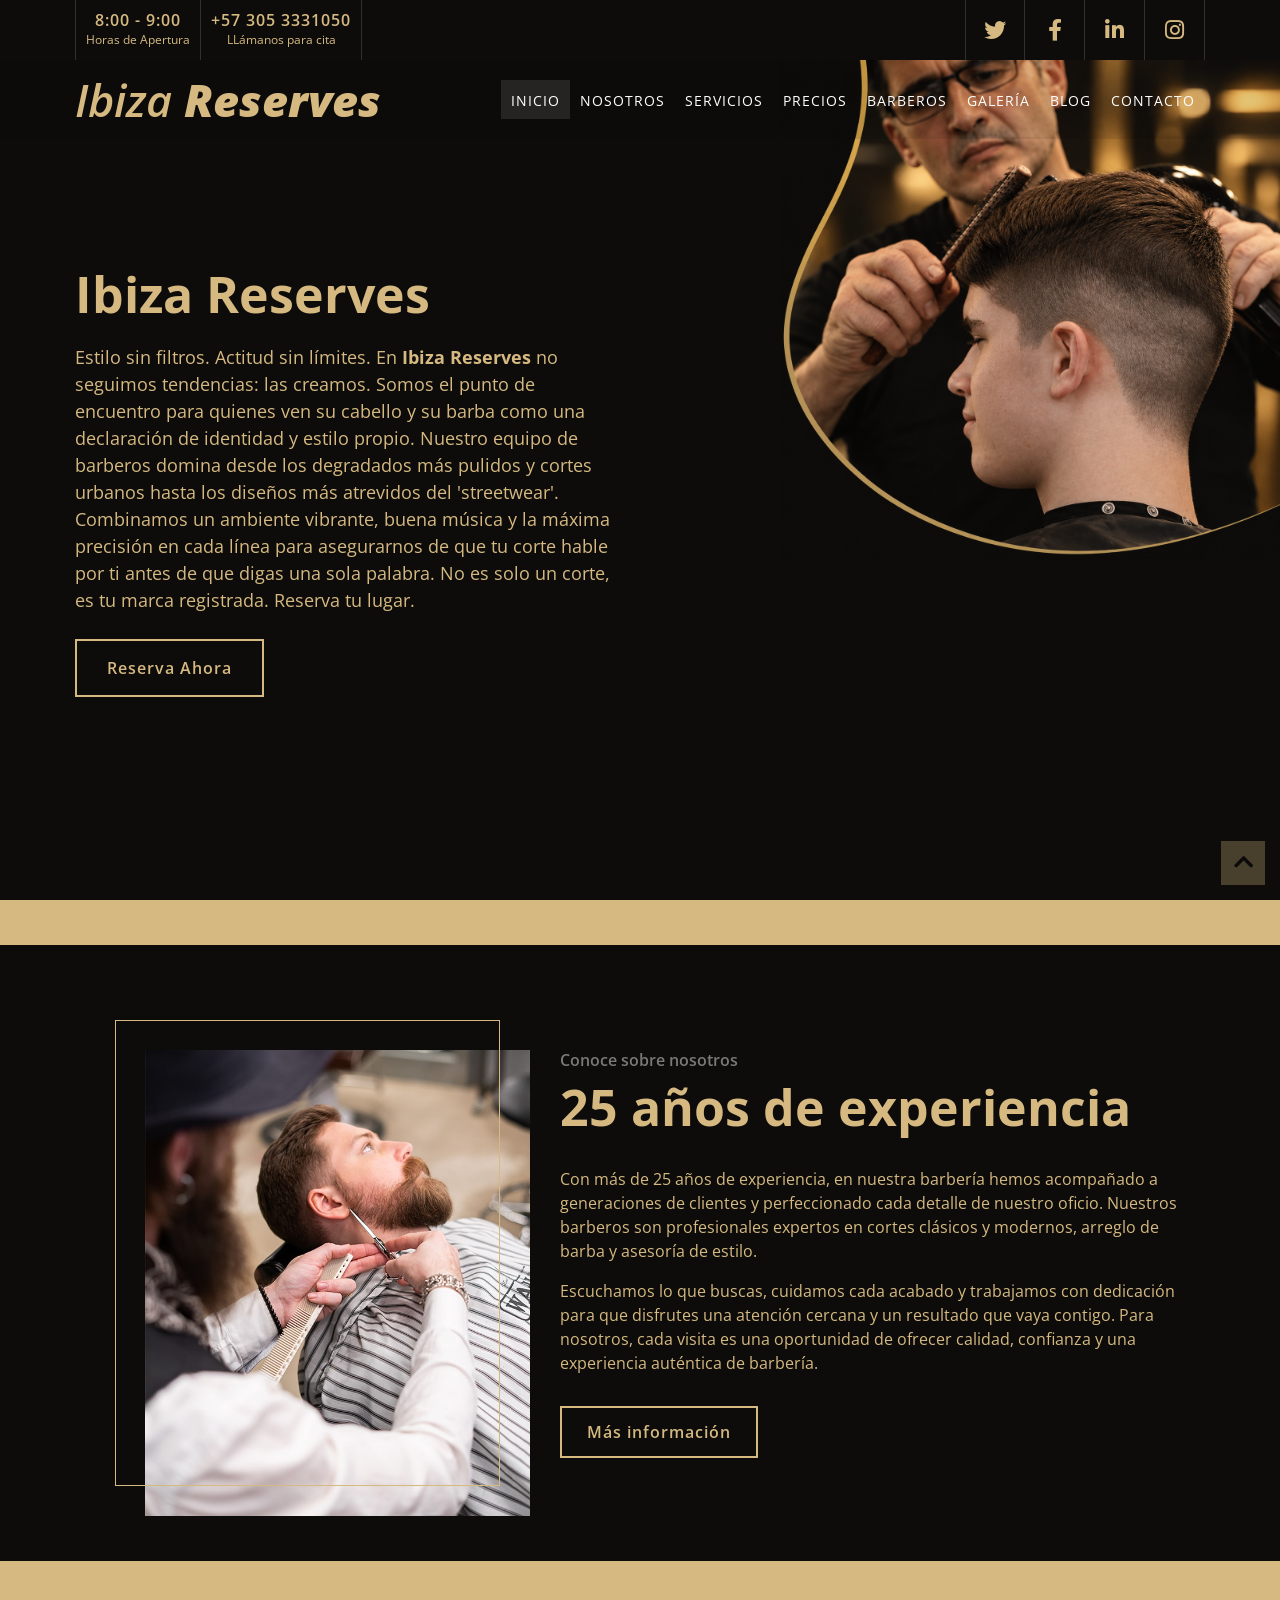
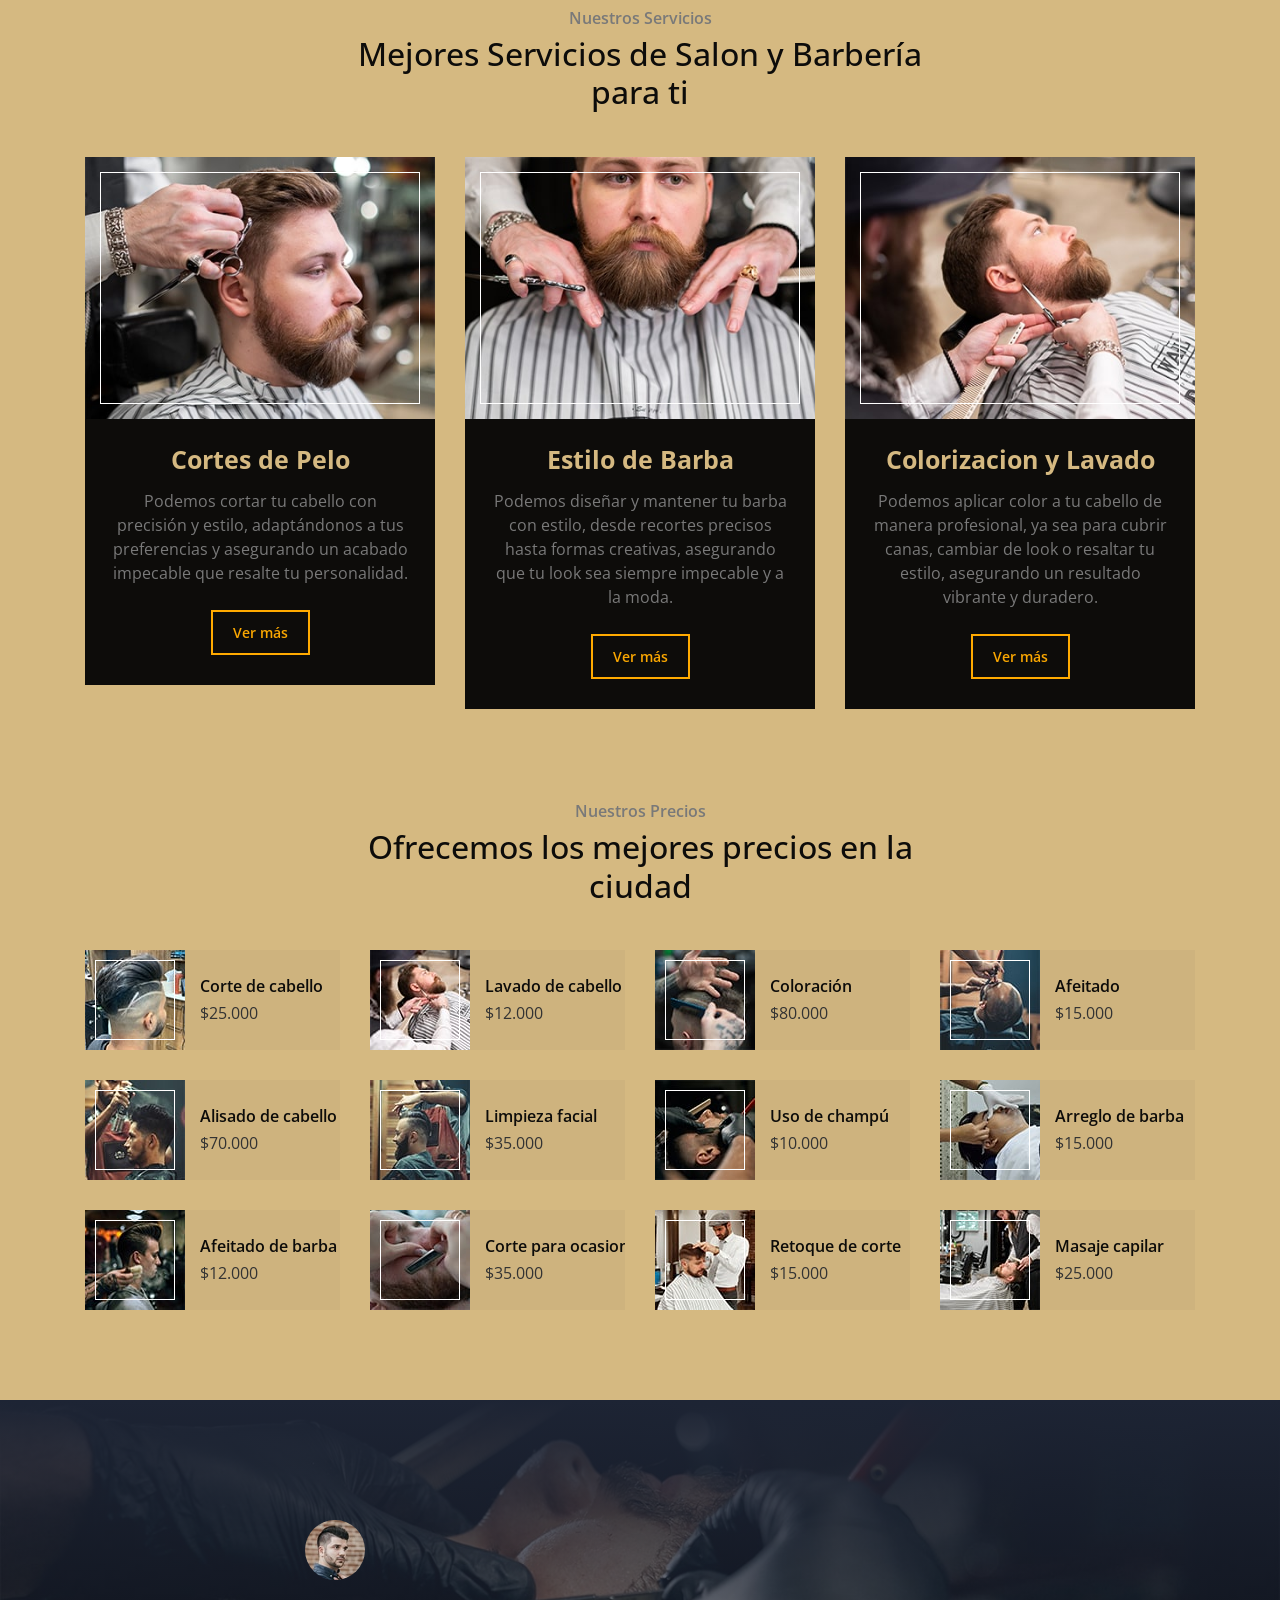
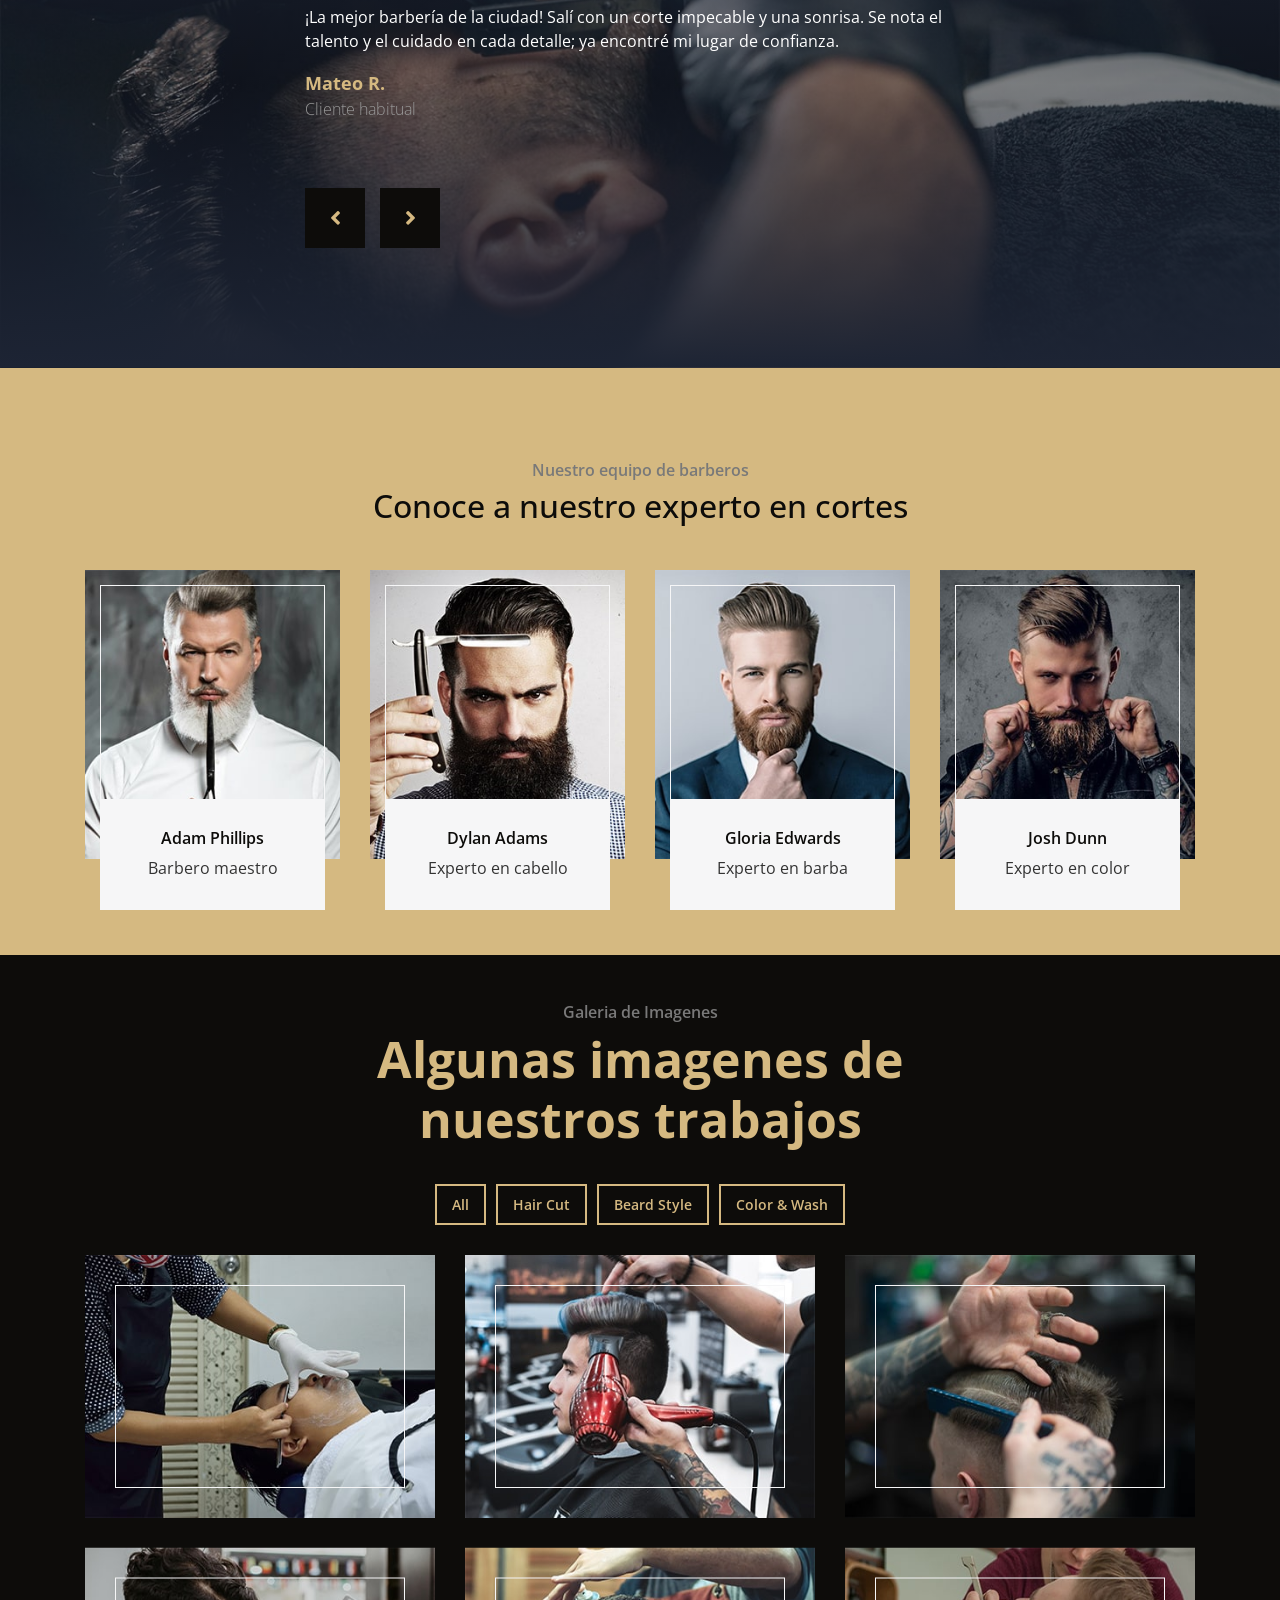
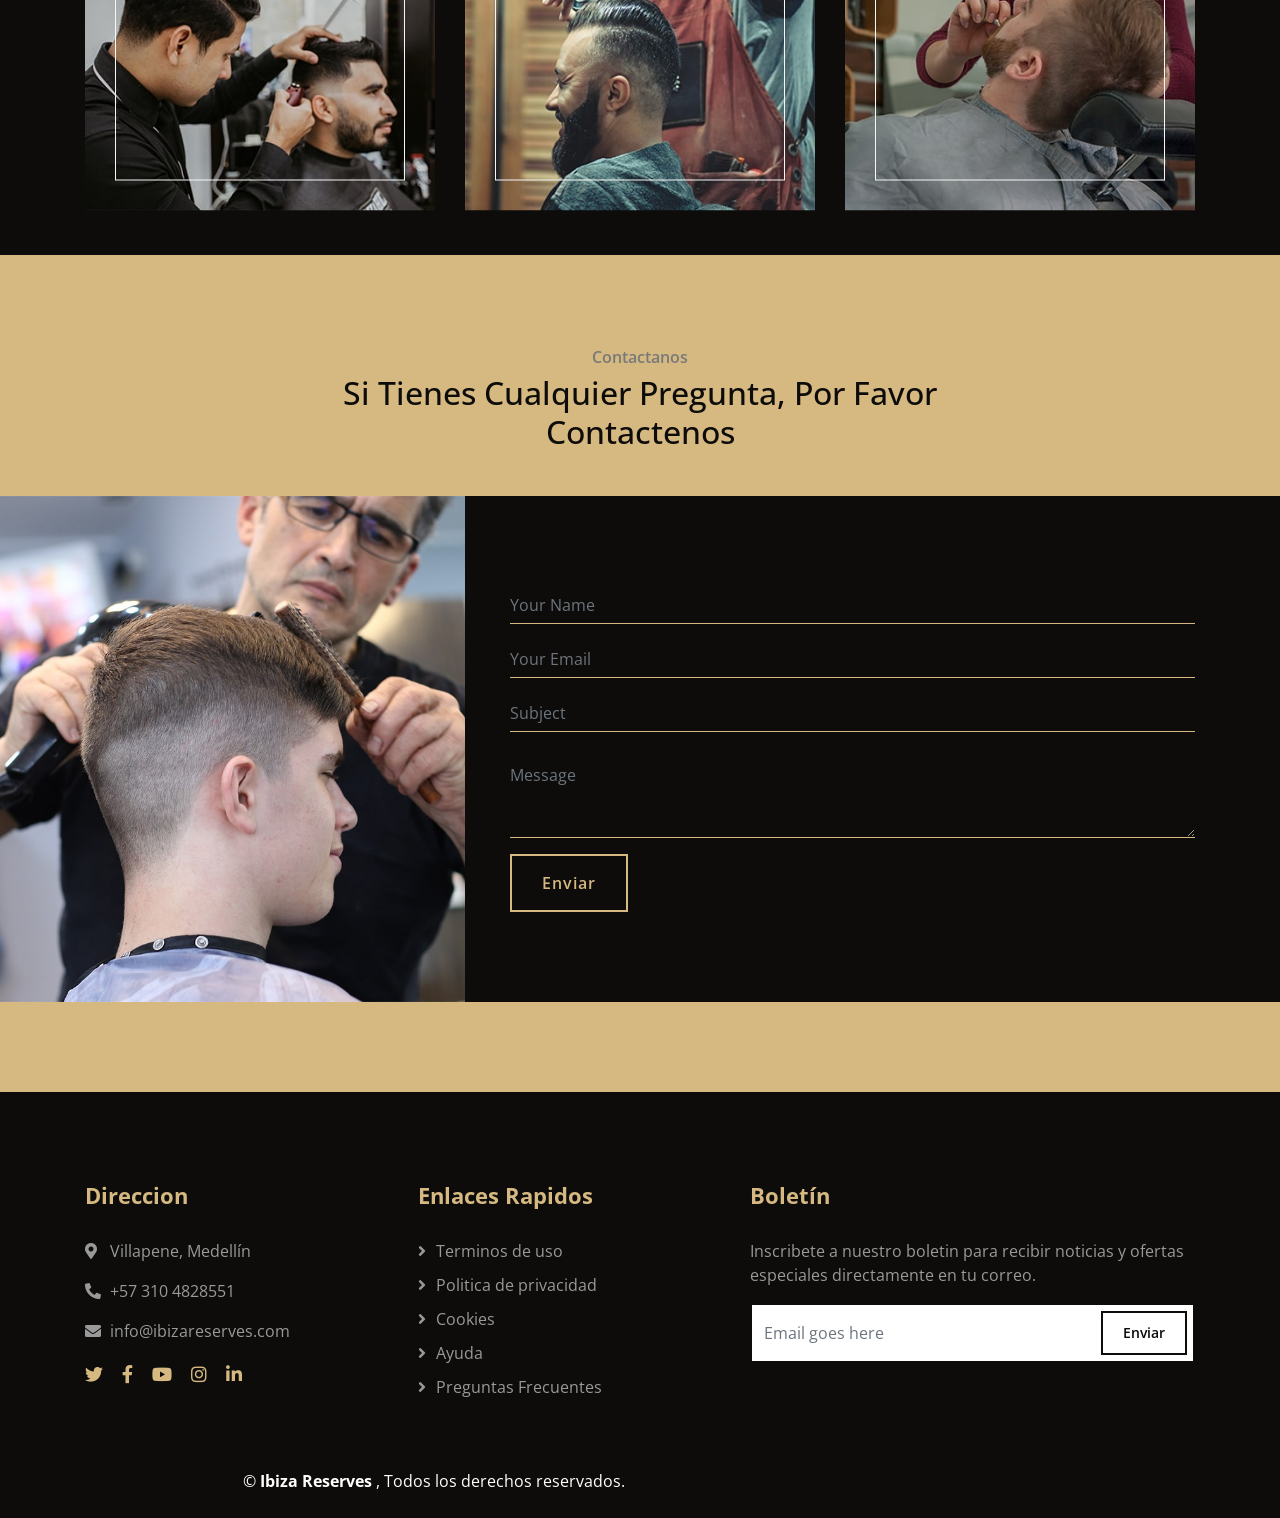
==== index.html @ 672c8c61 "Primera pagina, Vista principal" ====
<!DOCTYPE html>
<html lang="en">
    <head>
        <meta charset="utf-8">
        <title>Barber X - Barber Shop Template</title>
        <meta content="width=device-width, initial-scale=1.0" name="viewport">
        <meta content="Free Website Template" name="keywords">
        <meta content="Free Website Template" name="description">

        <!-- Favicon -->
        <link href="img/favicon.ico" rel="icon">

        <!-- Google Font -->
        <link href="https://fonts.googleapis.com/css2?family=Open+Sans:wght@300;400;600;700;800&display=swap" rel="stylesheet">

        <!-- CSS Libraries -->
        <link href="https://stackpath.bootstrapcdn.com/bootstrap/4.4.1/css/bootstrap.min.css" rel="stylesheet">
        <link href="https://cdnjs.cloudflare.com/ajax/libs/font-awesome/5.10.0/css/all.min.css" rel="stylesheet">
        <link href="lib/animate/animate.min.css" rel="stylesheet">
        <link href="lib/owlcarousel/assets/owl.carousel.min.css" rel="stylesheet">
        <link href="lib/lightbox/css/lightbox.min.css" rel="stylesheet">

        <!-- Template Stylesheet -->
        <link href="css/style.css" rel="stylesheet">
        <style>
            html { scroll-behavior: smooth; }
            #inicio, #nosotros, #servicios, #precios, #equipo, #galeria, #blog, #contacto { scroll-margin-top: 70px; }
        </style>
    </head>

    <body data-spy="scroll" data-target="#navbarCollapse" data-offset="90" style="position: relative;">
        <!-- Top Bar Start -->
        <div class="top-bar d-none d-md-block">
            <div class="container-fluid">
                <div class="row">
                    <div class="col-md-6">
                        <div class="top-bar-left">
                            <div class="text">
                                <h2>8:00 - 9:00</h2>
                                <p>Horas de Apertura</p>
                            </div>
                            <div class="text">
                                <h2>+57 305 3331050</h2>
                                <p>LLámanos para cita</p>
                            </div>
                        </div>
                    </div>
                    <div class="col-md-6">
                        <div class="top-bar-right">
                            <div class="social">
                                <a href=""><i class="fab fa-twitter"></i></a>
                                <a href=""><i class="fab fa-facebook-f"></i></a>
                                <a href=""><i class="fab fa-linkedin-in"></i></a>
                                <a href=""><i class="fab fa-instagram"></i></a>
                            </div>
                        </div>
                    </div>
                </div>
            </div>
        </div>
        <!-- Top Bar End -->

        <!-- Nav Bar Start -->
        <div class="navbar navbar-expand-lg bg-dark navbar-dark">
            <div class="container-fluid">
                <a href="#inicio" class="navbar-brand"> <em>Ibiza <span>Reserves</span></em></a>
                <button type="button" class="navbar-toggler" data-toggle="collapse" data-target="#navbarCollapse">
                    <span class="navbar-toggler-icon"></span>
                </button>

                <div class="collapse navbar-collapse justify-content-between" id="navbarCollapse">
                    <div class="navbar-nav ml-auto">
                        <a href="#inicio" class="nav-item nav-link">Inicio</a>
                        <a href="#nosotros" class="nav-item nav-link">Nosotros</a>
                        <a href="#servicios" class="nav-item nav-link">Servicios</a>
                        <a href="#precios" class="nav-item nav-link">Precios</a>
                        <a href="#equipo" class="nav-item nav-link">Barberos</a>
                        <a href="#galeria" class="nav-item nav-link">Galería</a>
                        <a href="#blog" class="nav-item nav-link">Blog</a>
                        <a href="#contacto" class="nav-item nav-link">Contacto</a>
                    </div>
                </div>
            </div>
        </div>
        <!-- Nav Bar End -->


        <!-- Hero Start -->
        <div class="hero" id="inicio">
            <div class="container-fluid">
                <div class="row">
                    <div class="col-sm-12 col-md-6">
                        <div class="hero-text">
                            <h1>Ibiza Reserves</h1>
                            <p>
                                Estilo sin filtros. Actitud sin límites.
En <strong>Ibiza Reserves</strong> no seguimos tendencias: las creamos. Somos el punto de encuentro para quienes ven su cabello y su barba como una declaración de identidad y estilo propio.
Nuestro equipo de barberos domina desde los degradados más pulidos y cortes urbanos hasta los diseños más atrevidos del 'streetwear'. Combinamos un ambiente vibrante, buena música y la máxima precisión en cada línea para asegurarnos de que tu corte hable por ti antes de que digas una sola palabra.
No es solo un corte, es tu marca registrada. Reserva tu lugar.
                            </p>
                            <a class="btn" href="#contacto">Reserva Ahora</a>
                     
                        </div>
                    </div>
                    <div class="col-sm-12 col-md-6 d-none d-md-block">
                        <div class="hero-image">
                            <img src="img/megahero.png" alt="Hero Image">
                        </div>
                    </div>
                </div>
              
            </div>
        </div>
        <!-- Hero End -->

        <!-- Video Modal Start-->
        <div class="modal fade" id="videoModal" tabindex="-1" role="dialog" aria-labelledby="exampleModalLabel" aria-hidden="true">
            <div class="modal-dialog" role="document">
                <div class="modal-content">
                    <div class="modal-body">
                        <button type="button" class="close" data-dismiss="modal" aria-label="Close">
                            <span aria-hidden="true">&times;</span>
                        </button>        
                        <!-- 16:9 aspect ratio -->
                        <div class="embed-responsive embed-responsive-16by9">
                            <iframe class="embed-responsive-item" src="" id="video"  allowscriptaccess="always" allow="autoplay"></iframe>
                        </div>
                    </div>
                </div>
            </div>
        </div> 
        <!-- Video Modal End -->


        <!-- About Start -->
        <div class="about" id="nosotros">
            <div class="container">
                <div class="row align-items-center">
                    <div class="col-lg-5 col-md-6">
                        <div class="about-img">
                            <img src="img/about.jpg" alt="Image">
                        </div>
                    </div>
                    <div class="col-lg-7 col-md-6">
                        <div class="section-header text-left">
                            <p>Conoce sobre nosotros</p>
                            <h2>25 años de experiencia</h2>
                        </div>
                        <div class="about-text">
                            <p>
                                Con más de 25 años de experiencia, en nuestra barbería hemos acompañado a generaciones de clientes y perfeccionado cada detalle de nuestro oficio. Nuestros barberos son profesionales expertos en cortes clásicos y modernos, arreglo de barba y asesoría de estilo. 
                            </p>
                            <p>
                                Escuchamos lo que buscas, cuidamos cada acabado y trabajamos con dedicación para que disfrutes una atención cercana y un resultado que vaya contigo. Para nosotros, cada visita es una oportunidad de ofrecer calidad, confianza y una experiencia auténtica de barbería.
                            </p>
                            <a class="btn" href="">Más información</a>
                        </div>
                    </div>
                </div>
            </div>
        </div>
        <!-- About End -->


        <!-- Service Start -->
        <div class="service" id="servicios">
            <div class="container">
                <div class="section-header text-center">
                    <p>Nuestros Servicios</p>
                    <h2>Mejores Servicios de Salon y Barbería para ti</h2>
                </div>
                <div class="row">
                    <div class="col-lg-4 col-md-6">
                        <div class="service-item">
                            <div class="service-img">
                                <img src="img/service-1.jpg" alt="Image">
                            </div>
                            <h3>Cortes de Pelo</h3>
                            <p>
                                Podemos cortar tu cabello con precisión y estilo, adaptándonos a tus preferencias y asegurando un acabado impecable que resalte tu personalidad.
                            </p>
                            <a class="btn" href="">Ver más</a>
                        </div>
                    </div>
                    <div class="col-lg-4 col-md-6">
                        <div class="service-item">
                            <div class="service-img">
                                <img src="img/service-2.jpg" alt="Image">
                            </div>
                            <h3>Estilo de Barba</h3>
                            <p>
                                Podemos diseñar y mantener tu barba con estilo, desde recortes precisos hasta formas creativas, asegurando que tu look sea siempre impecable y a la moda.
                            </p>
                            <a class="btn" href="">Ver más</a>
                        </div>
                    </div>
                    <div class="col-lg-4 col-md-6">
                        <div class="service-item">
                            <div class="service-img">
                                <img src="img/service-3.jpg" alt="Image">
                            </div>
                            <h3>Colorizacion y Lavado</h3>
                            <p>
                                Podemos aplicar color a tu cabello de manera profesional, ya sea para cubrir canas, cambiar de look o resaltar tu estilo, asegurando un resultado vibrante y duradero.
                            </p>
                            <a class="btn" href="">Ver más</a>
                        </div>
                    </div>
                </div>
            </div>
        </div>
        <!-- Service End -->


        <!-- Pricing Start -->
        <div class="price" id="precios">
            <div class="container">
                <div class="section-header text-center">
                    <p>Nuestros Precios</p>
                    <h2>Ofrecemos los mejores precios en la ciudad</h2>
                </div>
                <div class="row">
                    <div class="col-lg-3 col-md-4 col-sm-6">
                        <div class="price-item">
                            <div class="price-img">
                                <img src="img/price-1.jpg" alt="Image">
                            </div>
                            <div class="price-text">
                                <h2>Corte de cabello</h2>
                                <h3>$25.000</h3>
                            </div>
                        </div>
                    </div>
                    <div class="col-lg-3 col-md-4 col-sm-6">
                        <div class="price-item">
                            <div class="price-img">
                                <img src="img/price-2.jpg" alt="Image">
                            </div>
                            <div class="price-text">
                                <h2>Lavado de cabello</h2>
                                <h3>$12.000</h3>
                            </div>
                        </div>
                    </div>
                    <div class="col-lg-3 col-md-4 col-sm-6">
                        <div class="price-item">
                            <div class="price-img">
                                <img src="img/price-3.jpg" alt="Image">
                            </div>
                            <div class="price-text">
                                <h2>Coloración</h2>
                                <h3>$80.000</h3>
                            </div>
                        </div>
                    </div>
                    <div class="col-lg-3 col-md-4 col-sm-6">
                        <div class="price-item">
                            <div class="price-img">
                                <img src="img/price-4.jpg" alt="Image">
                            </div>
                            <div class="price-text">
                                <h2>Afeitado</h2>
                                <h3>$15.000</h3>
                            </div>
                        </div>
                    </div>
                    <div class="col-lg-3 col-md-4 col-sm-6">
                        <div class="price-item">
                            <div class="price-img">
                                <img src="img/price-5.jpg" alt="Image">
                            </div>
                            <div class="price-text">
                                <h2>Alisado de cabello</h2>
                                <h3>$70.000</h3>
                            </div>
                        </div>
                    </div>
                    <div class="col-lg-3 col-md-4 col-sm-6">
                        <div class="price-item">
                            <div class="price-img">
                                <img src="img/price-6.jpg" alt="Image">
                            </div>
                            <div class="price-text">
                                <h2>Limpieza facial</h2>
                                <h3>$35.000</h3>
                            </div>
                        </div>
                    </div>
                    <div class="col-lg-3 col-md-4 col-sm-6">
                        <div class="price-item">
                            <div class="price-img">
                                <img src="img/price-7.jpg" alt="Image">
                            </div>
                            <div class="price-text">
                                <h2>Uso de champú</h2>
                                <h3>$10.000</h3>
                            </div>
                        </div>
                    </div>
                    <div class="col-lg-3 col-md-4 col-sm-6">
                        <div class="price-item">
                            <div class="price-img">
                                <img src="img/price-8.jpg" alt="Image">
                            </div>
                            <div class="price-text">
                                <h2>Arreglo de barba</h2>
                                <h3>$15.000</h3>
                            </div>
                        </div>
                    </div>
                    <div class="col-lg-3 col-md-4 col-sm-6">
                        <div class="price-item">
                            <div class="price-img">
                                <img src="img/price-9.jpg" alt="Image">
                            </div>
                            <div class="price-text">
                                <h2>Afeitado de barba</h2>
                                <h3>$12.000</h3>
                            </div>
                        </div>
                    </div>
                    <div class="col-lg-3 col-md-4 col-sm-6">
                        <div class="price-item">
                            <div class="price-img">
                                <img src="img/price-10.jpg" alt="Image">
                            </div>
                            <div class="price-text">
                                <h2>Corte para ocasiones especiales</h2>
                                <h3>$35.000</h3>
                            </div>
                        </div>
                    </div>
                    <div class="col-lg-3 col-md-4 col-sm-6">
                        <div class="price-item">
                            <div class="price-img">
                                <img src="img/price-11.jpg" alt="Image">
                            </div>
                            <div class="price-text">
                                <h2>Retoque de corte</h2>
                                <h3>$15.000</h3>
                            </div>
                        </div>
                    </div>
                    <div class="col-lg-3 col-md-4 col-sm-6">
                        <div class="price-item">
                            <div class="price-img">
                                <img src="img/price-12.jpg" alt="Image">
                            </div>
                            <div class="price-text">
                                <h2>Masaje capilar</h2>
                                <h3>$25.000</h3>
                            </div>
                        </div>
                    </div>
                </div>
            </div>
        </div>
        <!-- Pricing End -->
        
        
        <!-- Testimonial Start -->
        <div class="testimonial">
            <div class="container">
                <div class="owl-carousel testimonials-carousel">
                    <div class="testimonial-item">
                        <img src="img/testimonial-1.jpg" alt="Image">
                        <p>
                            ¡La mejor barbería de la ciudad! Salí con un corte impecable y una sonrisa. Se nota el talento y el cuidado en cada detalle; ya encontré mi lugar de confianza.
                        </p>
                        <h2>Mateo R.</h2>
                        <h3>Cliente habitual</h3>
                    </div>
                    <div class="testimonial-item">
                        <img src="img/testimonial-2.jpg" alt="Image">
                        <p>
                            Vine por un corte y encontré una experiencia de primera: buen ambiente, barberos que escuchan lo que quieres y un resultado espectacular. ¡No cambio esta barbería por ninguna!
                        </p>
                        <h2>Valentina G.</h2>
                        <h3>Fan de los buenos cortes</h3>
                    </div>
                    <div class="testimonial-item">
                        <img src="img/testimonial-3.jpg" alt="Image">
                        <p>
                            Atención increíble, conversación buenísima y un corte que quedó mejor de lo que imaginaba. Cada visita confirma que esta es, sin duda, la mejor barbería. ¡Súper recomendada!
                        </p>
                        <h2>Andrés P.</h2>
                        <h3>Cliente satisfecho</h3>
                    </div>
                </div>
            </div>
        </div>
        <!-- Testimonial End -->


        <!-- Team Start -->
        <div class="team" id="equipo">
            <div class="container">
                <div class="section-header text-center">
                    <p>Nuestro equipo de barberos</p>
                    <h2>Conoce a nuestro experto en cortes</h2>
                </div>
                <div class="row">
                    <div class="col-lg-3 col-md-6">
                        <div class="team-item">
                            <div class="team-img">
                                <img src="img/team-1.jpg" alt="Team Image">
                            </div>
                            <div class="team-text">
                                <h2>Adam Phillips</h2>
                                <p>Barbero maestro</p>
                            </div>
                        </div>
                    </div>
                    <div class="col-lg-3 col-md-6">
                        <div class="team-item">
                            <div class="team-img">
                                <img src="img/team-2.jpg" alt="Team Image">
                            </div>
                            <div class="team-text">
                                <h2>Dylan Adams</h2>
                                <p>Experto en cabello</p>
                            </div>
                        </div>
                    </div>
                    <div class="col-lg-3 col-md-6">
                        <div class="team-item">
                            <div class="team-img">
                                <img src="img/team-3.jpg" alt="Team Image">
                            </div>
                            <div class="team-text">
                                <h2>Gloria Edwards</h2>
                                <p>Experto en barba</p>
                            </div>
                        </div>
                    </div>
                    <div class="col-lg-3 col-md-6">
                        <div class="team-item">
                            <div class="team-img">
                                <img src="img/team-4.jpg" alt="Team Image">
                            </div>
                            <div class="team-text">
                                <h2>Josh Dunn</h2>
                                <p>Experto en color</p>
                            </div>
                        </div>
                    </div>
                </div>
            </div>
        </div>
        <!-- Team End -->


        <!-- Portfolio Start -->
        <div class="portfolio" id="galeria">
            <div class="container">
                <div class="section-header text-center">
                    <p>Galeria de Imagenes</p>
                    <h2>Algunas imagenes de nuestros trabajos</h2>
                </div>
                <div class="row">
                    <div class="col-12">
                        <ul id="portfolio-flters">
                            <li data-filter="*" class="filter-active">All</li>
                            <li data-filter=".first">Hair Cut</li>
                            <li data-filter=".second">Beard Style</li>
                            <li data-filter=".third">Color & Wash</li>
                        </ul>
                    </div>
                </div>
                <div class="row portfolio-container">
                    <div class="col-lg-4 col-md-6 col-sm-12 portfolio-item first">
                        <div class="portfolio-wrap">
                            <a href="img/portfolio-1.jpg" data-lightbox="portfolio">
                                <img src="img/portfolio-1.jpg" alt="Portfolio Image">
                            </a>
                        </div>
                    </div>
                    <div class="col-lg-4 col-md-6 col-sm-12 portfolio-item second">
                        <div class="portfolio-wrap">
                            <a href="img/portfolio-2.jpg" data-lightbox="portfolio">
                                <img src="img/portfolio-2.jpg" alt="Portfolio Image">
                            </a>
                        </div>
                    </div>
                    <div class="col-lg-4 col-md-6 col-sm-12 portfolio-item third">
                        <div class="portfolio-wrap">
                            <a href="img/portfolio-3.jpg" data-lightbox="portfolio">
                                <img src="img/portfolio-3.jpg" alt="Portfolio Image">
                            </a>
                        </div>
                    </div>
                    <div class="col-lg-4 col-md-6 col-sm-12 portfolio-item first">
                        <div class="portfolio-wrap">
                            <a href="img/portfolio-4.jpg" data-lightbox="portfolio">
                                <img src="img/portfolio-4.jpg" alt="Portfolio Image">
                            </a>
                        </div>
                    </div>
                    <div class="col-lg-4 col-md-6 col-sm-12 portfolio-item second">
                        <div class="portfolio-wrap">
                            <a href="img/portfolio-5.jpg" data-lightbox="portfolio">
                                <img src="img/portfolio-5.jpg" alt="Portfolio Image">
                            </a>
                        </div>
                    </div>
                    <div class="col-lg-4 col-md-6 col-sm-12 portfolio-item third">
                        <div class="portfolio-wrap">
                            <a href="img/portfolio-6.jpg" data-lightbox="portfolio">
                                <img src="img/portfolio-6.jpg" alt="Portfolio Image">
                            </a>
                        </div>
                    </div>
                </div>
            </div>
        </div>
        <!-- Portfolio End -->
        
        

        <!-- Blog Start -->
        
        <!-- Blog End -->


        <!-- Contact Start -->
        <div id="contacto" class="section-header text-center" style="margin-top: 90px;">
            <p>Contactanos</p>
            <h2>Si Tienes Cualquier Pregunta, Por Favor Contactenos</h2>
        </div>
        <div class="contact" style="margin-bottom: 90px;">
            <div class="container-fluid">
                <div class="container">
                    <div class="row align-items-center">
                        <div class="col-md-4"></div>
                        <div class="col-md-8">
                            <div class="contact-form">
                                <div id="success"></div>
                                <form name="sentMessage" id="contactForm" novalidate="novalidate">
                                    <div class="control-group">
                                        <input type="text" class="form-control" id="name" placeholder="Your Name" required="required" data-validation-required-message="Please enter your name" />
                                        <p class="help-block text-danger"></p>
                                    </div>
                                    <div class="control-group">
                                        <input type="email" class="form-control" id="email" placeholder="Your Email" required="required" data-validation-required-message="Please enter your email" />
                                        <p class="help-block text-danger"></p>
                                    </div>
                                    <div class="control-group">
                                        <input type="text" class="form-control" id="subject" placeholder="Subject" required="required" data-validation-required-message="Please enter a subject" />
                                        <p class="help-block text-danger"></p>
                                    </div>
                                    <div class="control-group">
                                        <textarea class="form-control" id="message" placeholder="Message" required="required" data-validation-required-message="Please enter your message"></textarea>
                                        <p class="help-block text-danger"></p>
                                    </div>
                                    <div>
                                        <button class="btn" type="submit" id="sendMessageButton">Enviar</button>
                                    </div>
                                </form>
                            </div>
                        </div>
                    </div>
                </div>
            </div>
        </div>
        <!-- Contact End -->

        <!-- Footer Start -->
        <div class="footer">
            <div class="container">
                <div class="row">
                    <div class="col-lg-7">
                        <div class="row">
                            <div class="col-md-6">
                                <div class="footer-contact">
                                    <h2>Direccion</h2>
                                    <p><i class="fa fa-map-marker-alt"></i>Villapene, Medellín</p>
                                    <p><i class="fa fa-phone-alt"></i>+57 310 4828551</p>
                                    <p><i class="fa fa-envelope"></i>info@ibizareserves.com</p>
                                    <div class="footer-social">
                                        <a href=""><i class="fab fa-twitter"></i></a>
                                        <a href=""><i class="fab fa-facebook-f"></i></a>
                                        <a href=""><i class="fab fa-youtube"></i></a>
                                        <a href=""><i class="fab fa-instagram"></i></a>
                                        <a href=""><i class="fab fa-linkedin-in"></i></a>
                                    </div>
                                </div>
                            </div>
                            <div class="col-md-6">
                                <div class="footer-link">
                                    <h2>Enlaces Rapidos</h2>
                                    <a href="">Terminos de uso</a>
                                    <a href="">Politica de privacidad</a>
                                    <a href="">Cookies</a>
                                    <a href="">Ayuda</a>
                                    <a href="">Preguntas Frecuentes</a>
                                </div>
                            </div>
                        </div>
                    </div>
                    <div class="col-lg-5">
                        <div class="footer-newsletter">
                            <h2>Boletín</h2>
                            <p>
                               Inscribete a nuestro boletin para recibir noticias y ofertas especiales directamente en tu correo.
                            </p>
                            <div class="form">
                                <input class="form-control" placeholder="Email goes here">
                                <button class="btn">Enviar</button>
                            </div>
                        </div>
                    </div>
                </div>
            </div>
            <div class="container copyright">
                <div class="row">
                    <div class="col-md-6">
                        <p>&copy; <a href="#">Ibiza Reserves </a>, Todos los derechos reservados.</p>
                    </div>
                    
                </div>
            </div>
        </div>
        <!-- Footer End -->

        <a href="#" class="back-to-top"><i class="fa fa-chevron-up"></i></a>

        <!-- JavaScript Libraries -->
        <script src="https://code.jquery.com/jquery-3.4.1.min.js"></script>
        <script src="https://stackpath.bootstrapcdn.com/bootstrap/4.4.1/js/bootstrap.bundle.min.js"></script>
        <script src="lib/easing/easing.min.js"></script>
        <script src="lib/owlcarousel/owl.carousel.min.js"></script>
        <script src="lib/isotope/isotope.pkgd.min.js"></script>
        <script src="lib/lightbox/js/lightbox.min.js"></script>
        
        <!-- Contact Javascript File -->
        <script src="mail/jqBootstrapValidation.min.js"></script>
        <script src="mail/contact.js"></script>

        <!-- Template Javascript -->
        <script src="js/main.js"></script>
        <script>
            // recalcula la galería cuando ya cargaron las imágenes
            $(window).on('load', function () { $('.portfolio-container').isotope('layout'); });
        </script>
    </body>
</html>
---- css/style.css ----
/*******************************/
/********* General CSS *********/
/*******************************/
body {
    color: #797979;
    background: #D5B981;
    font-family: 'Open Sans', sans-serif;
}

h1,
h2, 
h3, 
h4,
h5, 
h6 {
    color: #0d0c0a;
}

a {
    color: #454545;
    transition: .3s;
}

a:hover,
a:active,
a:focus {
    color: #D5B981;
    outline: none;
    text-decoration: none;
}

.btn:focus,
.form-control:focus {
    box-shadow: none;
}

.container-fluid {
    max-width: 1366px;
}

.back-to-top {
    position: fixed;
    display: none;
    background: #D5B981;
    width: 44px;
    height: 44px;
    text-align: center;
    line-height: 1;
    font-size: 22px;
    right: 15px;
    bottom: 15px;
    transition: background 0.5s;
    z-index: 9;
}

.back-to-top:hover {
    background: #0d0c0a;
}

.back-to-top:hover i {
    color: #D5B981;
}

.back-to-top i {
    color: #0d0c0a;
    padding-top: 10px;
}


/**********************************/
/********** Top Bar CSS ***********/
/**********************************/
.top-bar {
    position: relative;
    height: 60px;
    background: #0d0c0a;
}

.top-bar .top-bar-left {
    display: flex;
    align-items: center;
    justify-content: flex-start;
}

.top-bar .top-bar-right {
    display: flex;
    align-items: center;
    justify-content: flex-end;
}

.top-bar .text {
    display: flex;
    align-items: center;
    justify-content: center;
    flex-direction: column;
    height: 60px;
    padding: 0 10px;
    text-align: center;
    border-left: 1px solid rgba(255, 255, 255, .15);
}

.top-bar .text:last-child {
    border-right: 1px solid rgba(255, 255, 255, .15);
}

.top-bar .text h2 {
    color: #D5B981;
    font-weight: 600;
    font-size: 16px;
    letter-spacing: 1px;
    margin: 0;
}

.top-bar .text p {
    color: #D5B981;
    font-size: 12px;
    font-weight: 400;
    margin: 0;
}

.top-bar .social {
    display: flex;
    height: 60px;
    font-size: 0;
    justify-content: flex-end;
}

.top-bar .social a {
    display: flex;
    align-items: center;
    justify-content: center;
    width: 60px;
    height: 100%;
    font-size: 22px;
    color: #D5B981;
    border-right: 1px solid rgba(255, 255, 255, .15);
}

.top-bar .social a:first-child {
    border-left: 1px solid rgba(255, 255, 255, .15);
}

.top-bar .social a:hover {
    color: #D5B981;
    background: #ffffff;
}

@media (min-width: 992px) {
    .top-bar {
        padding: 0 60px;
    }
}


/**********************************/
/*********** Nav Bar CSS **********/
/**********************************/
.navbar {
    position: relative;
    transition: .5s;
    z-index: 999;
}

.navbar.nav-sticky {
    position: fixed;
    top: 0;
    width: 100%;
    box-shadow: 0 2px 5px rgba(0, 0, 0, .3);
}

.navbar .navbar-brand {
    margin: 0;
    color: #D5B981;
    font-size: 45px;
    line-height: 0px;
    font-weight: 600;
}

.navbar .navbar-brand span {
    font-weight: 800;
}

.navbar .navbar-brand img {
    max-width: 100%;
    max-height: 40px;
}

.navbar-dark .navbar-nav .nav-link,
.navbar-dark .navbar-nav .nav-link:focus,
.navbar-dark .navbar-nav .nav-link:hover,
.navbar-dark .navbar-nav .nav-link.active {
    padding: 10px 10px 8px 10px;
    color: #ffffff;
}

.navbar-dark .navbar-nav .nav-link:hover,
.navbar-dark .navbar-nav .nav-link.active {
    background: rgba(256, 256, 256, .1);
    transition: none;
}

.navbar .dropdown-menu {
    margin-top: 0;
    border: 0;
    border-radius: 0;
    background: #f8f9fa;
}

@media (min-width: 992px) {
    .navbar {
        position: absolute;
        width: 100%;
        top: 60px;
        padding: 20px 60px;
        background: rgba(0, 0, 0, .1) !important;
        z-index: 9;
    }
    
    .navbar.nav-sticky {
        padding: 10px 60px;
        background: #0d0c0a !important;
    }
    
    .navbar a.nav-link {
        padding: 8px 15px;
        font-size: 14px;
        letter-spacing: 1px;
        text-transform: uppercase;
    }
}

@media (max-width: 991.98px) {   
    .navbar {
        padding: 15px;
        background: #0d0c0a !important;
    }
    
    .navbar a.nav-link {
        padding: 5px;
    }
    
    .navbar .dropdown-menu {
        box-shadow: none;
    }
}


/*******************************/
/********** Hero CSS ***********/
/*******************************/
.hero {
    position: relative;
    width: 100%;
    margin-bottom: 45px;
    height: calc(100vh - 60px);
    background: #0d0c0a;
    overflow: hidden;
}

.hero .container-fluid {
    padding: 0;
}

.hero .hero-image {
    position: relative;
    text-align: right;
}

.hero .hero-image img {
    max-width: 80%;
    max-height: 80%;
}

.hero .hero-text {
    position: relative;
    padding-left: 75px;
    height: calc(100vh - 60px);
    display: flex;
    align-items: flex-start;
    justify-content: center;
    flex-direction: column;
}

.hero .hero-text h1 {
    color: #D5B981;
    font-size: 50px;
    font-weight: 700;
    margin-bottom: 20px;
}

.hero .hero-text p {
    color: #D5B981;
    font-size: 18px;
    margin-bottom: 25px;
}

.hero .hero-text .btn {
    padding: 15px 30px;
    font-size: 16px;
    font-weight: 600;
    letter-spacing: 1px;
    color: #d5b981;
    background: none;
    border: 2px solid #D5B981;
    border-radius: 0;
    transition: .3s;
}

.hero .hero-text .btn:hover {
    color: #faf1f1;
    background: #D5B981;
}

.hero .btn-play {
    position: absolute;
    z-index: 1;
    top: 80%;
    left: 50%;
    transform: translateX(-50%) translateY(-50%);
    box-sizing: content-box;
    display: block;
    width: 32px;
    height: 44px;
    border-radius: 50%;
    border: none;
    outline: none;
    padding: 18px 20px 18px 28px;
}

.hero .btn-play:before {
    content: "";
    position: absolute;
    z-index: 0;
    left: 50%;
    top: 50%;
    transform: translateX(-50%) translateY(-50%);
    display: block;
    width: 80px;
    height: 80px;
    background: #D5B981;
    border-radius: 50%;
    animation: pulse-border 1500ms ease-out infinite;
}

.hero .btn-play:after {
    content: "";
    position: absolute;
    z-index: 1;
    left: 50%;
    top: 50%;
    transform: translateX(-50%) translateY(-50%);
    display: block;
    width: 80px;
    height: 80px;
    background: #D5B981;
    border-radius: 50%;
    transition: all 200ms;
}

.hero .btn-play:hover:after {
    background-color: darken(#0d0c0a, 10%);
}

.hero .btn-play img {
    position: relative;
    z-index: 3;
    max-width: 100%;
    width: auto;
    height: auto;
}

.hero .btn-play span {
    display: block;
    position: relative;
    z-index: 3;
    width: 0;
    height: 0;
    border-left: 32px solid #ffffff;
    border-top: 22px solid transparent;
    border-bottom: 22px solid transparent;
}

@keyframes pulse-border {
  0% {
    transform: translateX(-50%) translateY(-50%) translateZ(0) scale(1);
    opacity: 1;
  }
  100% {
    transform: translateX(-50%) translateY(-50%) translateZ(0) scale(1.5);
    opacity: 0;
  }
}

#videoModal .modal-dialog {
    position: relative;
    max-width: 800px;
    margin: 60px auto;
}

#videoModal .modal-body {
    position: relative;
    padding: 0px;
}

#videoModal .close {
    position: absolute;
    right: 0px;
    top: -12px;
    z-index: 999;
    font-size: 50px;
    font-weight: normal;
    color: #ffffff;
    opacity: 1;
}

@media (max-width: 991.98px) {
    .hero .hero-text {
        padding-left: 15px;
    }
    
    .hero .hero-text h1 {
        font-size: 35px;
    }
    
    .hero .hero-text p {
        font-size: 16px;
    }
    
    .hero .hero-text .btn {
        padding: 12px 30px;
        font-size: 15px;
        letter-spacing: 0;
    }
}

@media (max-width: 767.98px) {
    .hero .hero-text h1 {
        font-size: 30px;
        font-weight: 600;
    }
    
    .hero .hero-text p {
        font-size: 14px;
    }
    
    .hero .hero-text .btn {
        padding: 10px 25px;
        font-size: 15px;
        font-weight: 400;
        letter-spacing: 0;
    }
}

@media (max-width: 575.98px) {
    .hero .hero-text h1 {
        font-size: 25px;
        font-weight: 600;
    }
    
    .hero .hero-text p {
        font-size: 14px;
    }
    
    .hero .hero-text .btn {
        padding: 8px 20px;
        font-size: 14px;
        font-weight: 400;
        letter-spacing: 0;
    }
}


/*******************************/
/******* Page Header CSS *******/
/*******************************/
.page-header {
    position: relative;
    margin-bottom: 45px;
    padding: 150px 0 90px 0;
    text-align: center;
    background: #D5B981;
}

.page-header h2 {
    position: relative;
    color: #0d0c0a;
    font-size: 60px;
    font-weight: 700;
}

.page-header a {
    position: relative;
    padding: 0 12px;
    font-size: 22px;
    color: #0d0c0a;
}

.page-header a:hover {
    color: #ffffff;
}

.page-header a::after {
    position: absolute;
    content: "/";
    width: 8px;
    height: 8px;
    top: -2px;
    right: -7px;
    text-align: center;
    color: #0d0c0a;
}

.page-header a:last-child::after {
    display: none;
}

@media (max-width: 767.98px) {
    .page-header h2 {
        font-size: 35px;
    }
    
    .page-header a {
        font-size: 18px;
    }
}


/*******************************/
/******* Section Header ********/
/*******************************/
.section-header {
    position: relative;
    max-width: 600px;
    margin: 0 auto;
    margin-bottom: 45px;
}

.section-header p {
    margin-bottom: 5px;
    position: relative;
    font-size: 16px;
    font-weight: 600;
}

#galeria .section-header h2 {
    margin: 0;
    position: relative;
    font-size: 50px;
    font-weight: 700;
    color: #d5b981;
}

#nosotros .section-header h2 {
    margin: 0;
    position: relative;
    font-size: 50px;
    font-weight: 700;
    color: #D5B981;
}

@media (max-width: 767.98px) {
    #servicios .section-header h2 {
        font-size: 30px;
    }
}

@media (max-width: 767.98px) {
    #precios .section-header h2 {
        font-size: 30px;
    }
}


@media (max-width: 767.98px) {
    #nosotros .section-header h2 {
        font-size: 30px;
    }
}



@media (max-width: 767.98px) {
    #galeria .section-header h2 {
        font-size: 30px;
    }
}

@media (max-width: 767.98px) {
    #nosotros .section-header h2 {
        font-size: 30px;
    }
}


/*******************************/
/********** About CSS **********/
/*******************************/
.about {
    position: relative;
    width: 100%;
    padding: 45px 0;
    background: #0d0c0a;
}

.about .section-header {
    margin-bottom: 30px;
    margin-left: 0;
}

.about .about-img {
    position: relative;
    height: 100%;
    margin: 60px 0 0 60px;
}

.about .about-img img {
    position: relative;
    width: 100%;
    height: 100%;
    object-fit: cover;
    z-index: 1;
}

.about .about-img::before {
    position: absolute;
    content: "";
    top: -60px;
    right: 60px;
    bottom: 60px;
    left: -60px;
    background: #0d0c0a;
    z-index: 0;
}

.about .about-img::after {
    position: absolute;
    content: "";
    top: -30px;
    right: 30px;
    bottom: 30px;
    left: -30px;
    background: transparent;
    border: 1px solid #D5B981;
    z-index: 2;
}

.about .about-text p {
    font-size: 16px;
    color: #D5B981;
}

.about .about-text a.btn {
    position: relative;
    margin-top: 15px;
    padding: 12px 25px;
    font-size: 16px;
    font-weight: 600;
    letter-spacing: 1px;
    color: #D5B981;
    border: 2px solid #D5B981;
    border-radius: 0;
    background: none;
    transition: .3s;
}

.about .about-text a.btn:hover {
    color: #D5B981;
    background: #0d0c0a;
}

@media (max-width: 767.98px) {
    .about .about-img {
        margin-bottom: 30px;
        height: auto;
    }
}


/*******************************/
/********* Service CSS *********/
/*******************************/
.service {
    position: relative;
    width: 100%;
    padding: 45px 0 15px 0;
    
}

.service .service-item {
    position: relative;
    width: 100%;
    text-align: center;
    margin-bottom: 30px;
    background: #0d0c0a;
}

.service .service-img {
    position: relative;
    width: 100%;
}

.service .service-img img {
    position: relative;
    width: 100%;
    height: 100%;
    object-fit: cover;
}

.service .service-img::after {
    position: absolute;
    content: "";
    top: 15px;
    right: 15px;
    bottom: 15px;
    left: 15px;
    background: transparent;
    border: 1px solid #ffffff;
    z-index: 1;
}

.service .service-item h3 {
    margin: 0;
    padding: 25px 15px 15px 15px;
    font-size: 25px;
    font-weight: 700;
    color: #D5B981;
}

.service .service-item p {
    margin: 0;
    padding: 0 25px 25px 25px;
    font-size: 16px;
    
}

.service .service-item a.btn {
    position: relative;
    margin-bottom: 30px;
    padding: 10px 20px;
    font-size: 14px;
    font-weight: 600;
    color: #faa701;
    border: 2px solid #ffaa00;
    border-radius: 0;
    background: none;
    transition: .3s;
}

.service .service-item:hover a.btn {
    color: #D5B981;
    background: #0d0c0a;
    border-color: #D5B981;
}


/*******************************/
/********* Pricing CSS *********/
/*******************************/
.price {
    position: relative;
    width: 100%;
    padding: 45px 0 15px 0;
}

.price .price-item {
    position: relative;
    width: 100%;
    display: flex;
    align-items: center;
    justify-content: flex-start;
    flex-direction: row;
    margin-bottom: 30px;
    background: rgba(29, 36, 52, .04);
    transition: .3s;
}

.price .price-item:hover {
    background: #D5B981;
}

.price .price-img {
    position: relative;
    width: 100px;
}

.price .price-img img {
    width: 100%;
}

.price .price-img::after {
    position: absolute;
    content: "";
    top: 10px;
    right: 10px;
    bottom: 10px;
    left: 10px;
    background: transparent;
    border: 1px solid #ffffff;
    z-index: 1;
}

.price .price-text {
    position: relative;
    padding: 0 15px;
    width: calc(100% - 100px);
    overflow: hidden;
}

.price .price-text h2 {
    position: relative;
    margin-bottom: 8px;
    font-size: 16px;
    font-weight: 600;
    white-space: nowrap;
}

.price .price-text h3 {
    position: relative;
    margin: 0;
    font-size: 16px;
    font-weight: 400;
    color: #333333;
}


/*******************************/
/*********** Team CSS **********/
/*******************************/
.team {
    position: relative;
    width: 100%;
    padding: 45px 0 15px 0;
}

.team .team-item {
    margin-bottom: 30px;
}

.team .team-img {
    position: relative;
}

.team .team-img::after {
    position: absolute;
    content: "";
    top: 15px;
    right: 15px;
    bottom: 15px;
    left: 15px;
    background: transparent;
    border: 1px solid #F6F6F7;
    transition: .3s;
    z-index: 1;
}

.team .team-img img {
    width: 100%;
}

.team .team-text {
    position: relative;
    margin: -60px 15px 0 15px;
    padding: 30px 15px;
    text-align: center;
    background: #F6F6F7;
    transition: .3s;
    z-index: 2;
}

.team .team-text h2 {
    font-size: 16px;
    font-weight: 600;
}

.team .team-text p {
    margin: 0;
    color: #333333;
}

.team .team-item:hover .team-text {
    background: #D5B981;
}

.team .team-item:hover .team-img::after {
    border-color: #D5B981;
}


/*******************************/
/******* Testimonial CSS *******/
/*******************************/
.testimonial {
    position: relative;
    margin: 45px 0;
    padding: 120px 0;
    background: linear-gradient(rgba(29, 36, 52, 1), rgba(29, 36, 52, .5), rgba(29, 36, 52, 1)), url(../img/testimonial-bg.jpg);
    background-position: center;
    background-repeat: no-repeat;
    background-size: cover;
}

.testimonial .container {
    max-width: 700px;
}

.testimonial .testimonials-carousel {
    position: relative;
    width: 100%;
}

.testimonial .testimonial-item {
    position: relative;
    width: 100%;
    display: flex;
    align-items: flex-start;
    justify-content: center;
    flex-direction: column;
    overflow: hidden;
}

.testimonial .testimonial-item img {
    width: 60px;
    border-radius: 60px;
    margin-bottom: 25px;
}

.testimonial .testimonial-item p {
    color: #ffffff;
    font-size: 16px;
    margin-bottom: 20px;
}

.testimonial .testimonial-item h2 {
    color: #D5B981;
    font-size: 18px;
    font-weight: 700;
    margin-bottom: 5px;
}

.testimonial .testimonial-item h3 {
    color: #999999;
    font-size: 16px;
    font-weight: 300;
    margin: 0;
}

.testimonial .owl-nav {
    width: 135px;
    margin-top: 45px;
    display: flex;
}

.testimonial .owl-nav .owl-prev,
.testimonial .owl-nav .owl-next {
    width: 60px;
    height: 60px;
    display: flex;
    align-items: center;
    justify-content: center;
    color: #D5B981;
    background: #0d0c0a;
    font-size: 22px;
    transition: .3s;
}

.testimonial .owl-nav .owl-next {
    margin-left: 15px;
}

.testimonial .owl-nav .owl-prev:hover,
.testimonial .owl-nav .owl-next:hover {
    color: #0d0c0a;
    background: #D5B981;
}


/*******************************/
/*********** Blog CSS **********/
/*******************************/
.blog {
    position: relative;
    width: 100%;
    padding: 45px 0;
}

.blog .blog-carousel {
    position: relative;
    width: calc(100% + 30px);
    left: -15px;
    right: -15px;
}

.blog .blog-item {
    position: relative;
    margin: 0 15px;
    background: rgba(29, 36, 52, .04);
    overflow: hidden;
}

.blog .blog-page .blog-item {
    margin: 0 0 30px 0;
}

.blog .blog-img {
    position: relative;
    width: 100%;
}

.blog .blog-img::after {
    position: absolute;
    content: "";
    top: 15px;
    right: 15px;
    bottom: 15px;
    left: 15px;
    background: transparent;
    border: 1px solid #ffffff;
    z-index: 1;
}

.blog .blog-img img {
    width: 100%;
}

.blog .blog-meta {
    position: relative;
    padding: 20px 30px 12px 30px;
}

.blog .blog-meta * {
    display: inline-block;
    margin: 0;
    padding: 0;
    font-size: 14px;
    font-weight: 300;
    color: #797979;
}

.blog .blog-meta i {
    margin: 0 2px 0 10px;
}

.blog .blog-meta i:first-child {
    margin-left: 0;
}

.blog .blog-text {
    position: relative;
    padding: 0 30px 30px 30px;
}

.blog .blog-text h2 {
    font-size: 18px;
    font-weight: 600;
}

.blog .blog-text p {
    margin-bottom: 10px;
}

.blog .blog-item a.btn {
    padding: 0;
    font-size: 14px;
    font-weight: 700;
    text-transform: uppercase;
    color: #0d0c0a;
    transition: .3s;
}

.blog .blog-item a.btn i {
    margin-left: 5px;
}

.blog .blog-item a.btn:hover {
    color: #D5B981;
}

.blog .owl-nav {
    width: 150px;
    margin: 32px auto 0 auto;
    display: flex;
}

.blog .owl-nav .owl-prev,
.blog .owl-nav .owl-next {
    margin-left: 15px;
    width: 60px;
    height: 60px;
    display: flex;
    align-items: center;
    justify-content: center;
    color: #D5B981;
    background: #0d0c0a;
    font-size: 22px;
    transition: .3s;
}

.blog .owl-nav .owl-prev:hover,
.blog .owl-nav .owl-next:hover {
    color: #0d0c0a;
    background: #D5B981;
}

.blog .pagination .page-link {
    color: #0d0c0a  ;
    border-radius: 0;
    border-color: #0d0c0a;
}

.blog .pagination .page-link:hover,
.blog .pagination .page-item.active .page-link {
    color: #D5B981;
    background: #0d0c0a;
}

.blog .pagination .disabled .page-link {
    color: #999999;
}


/*******************************/
/******** Portfolio CSS ********/
/*******************************/
.portfolio {
    position: relative;
    padding: 45px 0 15px 0;
    background: #0d0c0a;
    
}

.portfolio #portfolio-flters {
    padding: 0;
    margin: -15px 0 25px 0;
    list-style: none;
    font-size: 0;
    text-align: center;
}

.portfolio #portfolio-flters li {
    cursor: pointer;
    display: inline-block;
    margin: 5px;
    padding: 8px 15px;
    color: #D5B981;
    font-size: 14px;
    font-weight: 600;
    border-radius: 0;
    background: none;
    border: 2px solid #d5b981;
    transition: .3s;
}

.portfolio #portfolio-flters li:hover,
.portfolio #portfolio-flters li.filter-active {
    background: #0d0c0a;
    color: #D5B981;
}

.portfolio .portfolio-item {
    position: relative;
    margin-bottom: 30px;
    overflow: hidden;
    transition: .3s;
}

.portfolio .portfolio-item:hover {
    margin-top: -10px;
}

.portfolio .portfolio-wrap {
    position: relative;
    width: 100%;
}

.portfolio .portfolio-wrap a::after {
    position: absolute;
    content: "";
    top: 30px;
    right: 30px;
    bottom: 30px;
    left: 30px;
    background: transparent;
    border: 1px solid #F6F6F7;
    transition: .3s;
    z-index: 1;
}

.portfolio .portfolio-wrap:hover a::after {
    border-color: #D5B981;
}

.portfolio img {
    position: relative;
    width: 100%; 
    height: 100%; 
    object-fit: cover;
}


/*******************************/
/********* Contact CSS *********/
/*******************************/
.contact {
    position: relative;
    width: 100%;
    margin: 45px 0;
    background: #0d0c0a;
}

.contact .container-fluid {
    background: url(../img/contact.jpg) left center no-repeat;
    background-size: contain;
}

.contact .contact-form {
    position: relative;
    padding: 90px 0 90px 45px;
    background: #0d0c0a;
}

.contact .contact-form input {
    padding: 15px 0;
    background: none;
    border-radius: 0;
    border: none;
    border-bottom: 1px solid #D5B981;
}

.contact .contact-form textarea {
    height: 90px;
    padding: 15px 0;
    background: none;
    border-radius: 0;
    border: none;
    border-bottom: 1px solid #D5B981;;
}

.contact .contact-form .btn {
    padding: 15px 30px;
    font-size: 16px;
    font-weight: 600;
    letter-spacing: 1px;
    color: #D5B981;
    background: none;
    border: 2px solid #D5B981;
    border-radius: 0;
    transition: .3s;
}

.contact .contact-form .btn:hover {
    color: #0d0c0a;
    background: #D5B981;
}

.contact .help-block ul {
    margin: 0;
    padding: 0;
    list-style-type: none;
}

@media (max-width: 767.98px) {
    .contact .container-fluid {
        background: none;
    }
    
    .contact .contact-form {
        padding: 90px 0;
    }
}


/*******************************/
/******* Single Page CSS *******/
/*******************************/
.single {
    position: relative;
    width: 100%;
    padding: 45px 0 65px 0;
}

.single img {
    width: 100%;
    margin: 0 0 25px 0;
}

.single .table,
.single .list-group {
    margin-bottom: 30px;
}

.single .ul-group {
    padding: 0;
    list-style: none;
}

.single .ul-group li {
    margin-left: 2px;
}

.single .ul-group li::before {
    position: relative;
    content: "\f0da";
    font-family: "Font Awesome 5 Free";
    font-weight: 900;
    margin-right: 10px;
}

.single .ol-group {
    padding-left: 18px;
}



/*******************************/
/********* Footer CSS **********/
/*******************************/
.footer {
    position: relative;
    margin-top: 45px;
    padding-top: 90px;
    background: #0d0c0a;
}

.footer .footer-contact,
.footer .footer-link,
.footer .footer-newsletter {
    position: relative;
    margin-bottom: 45px;
    color: #999999;
}

.footer .footer-contact h2,
.footer .footer-link h2,
.footer .footer-newsletter h2{
    position: relative;
    margin-bottom: 30px;
    font-size: 22px;
    font-weight: 700;
    color: #D5B981;
}

.footer .footer-link a {
    display: block;
    margin-bottom: 10px;
    color: #999999;
    transition: .3s;
}

.footer .footer-link a::before {
    position: relative;
    content: "\f105";
    font-family: "Font Awesome 5 Free";
    font-weight: 900;
    margin-right: 10px;
}

.footer .footer-link a:hover {
    color: #D5B981;
    letter-spacing: 1px;
}

.footer .footer-contact p i {
    width: 25px;
}

.footer .footer-social {
    position: relative;
    margin-top: 20px;
}

.footer .footer-social a {
    display: inline-block;
}

.footer .footer-social a i {
    margin-right: 15px;
    font-size: 18px;
    color: #D5B981;
}

.footer .footer-social a:last-child i {
    margin: 0;
}

.footer .footer-social a:hover i {
    color: #999999;
}

.footer .footer-newsletter .form {
    position: relative;
    width: 100%;
}

.footer .footer-newsletter input {
    height: 60px;
    border: 2px solid #0d0c0a;
    border-radius: 0;
}

.footer .footer-newsletter .btn {
    position: absolute;
    top: 8px;
    right: 8px;
    height: 44px;
    padding: 8px 20px;
    font-size: 14px;
    font-weight: 600;
    color: #0d0c0a;
    background: none;
    border-radius: 0;
    border: 2px solid #0d0c0a;
    transition: .3s;
}

.footer .footer-newsletter .btn:hover {
    color: #D5B981;
    background: #0d0c0a;
}

.footer .copyright {
    padding: 0 30px;
}

.footer .copyright .row {
    background: #0d0c0a;
    padding-top: 25px;
    padding-bottom: 25px;
}

.footer .copyright p {
    margin: 0;
    color: #ffffff;
}

.footer .copyright .col-md-6:last-child p {
    text-align: right;
}

.footer .copyright p a {
    color: #ffffff;
    font-weight: 700;
}

.footer .copyright p a:hover {
    color: #D5B981;
}

@media (max-width: 767.98px) {
    .footer .copyright p,
    .footer .copyright .col-md-6:last-child p {
        margin: 5px 0;
        text-align: center;
    }
}
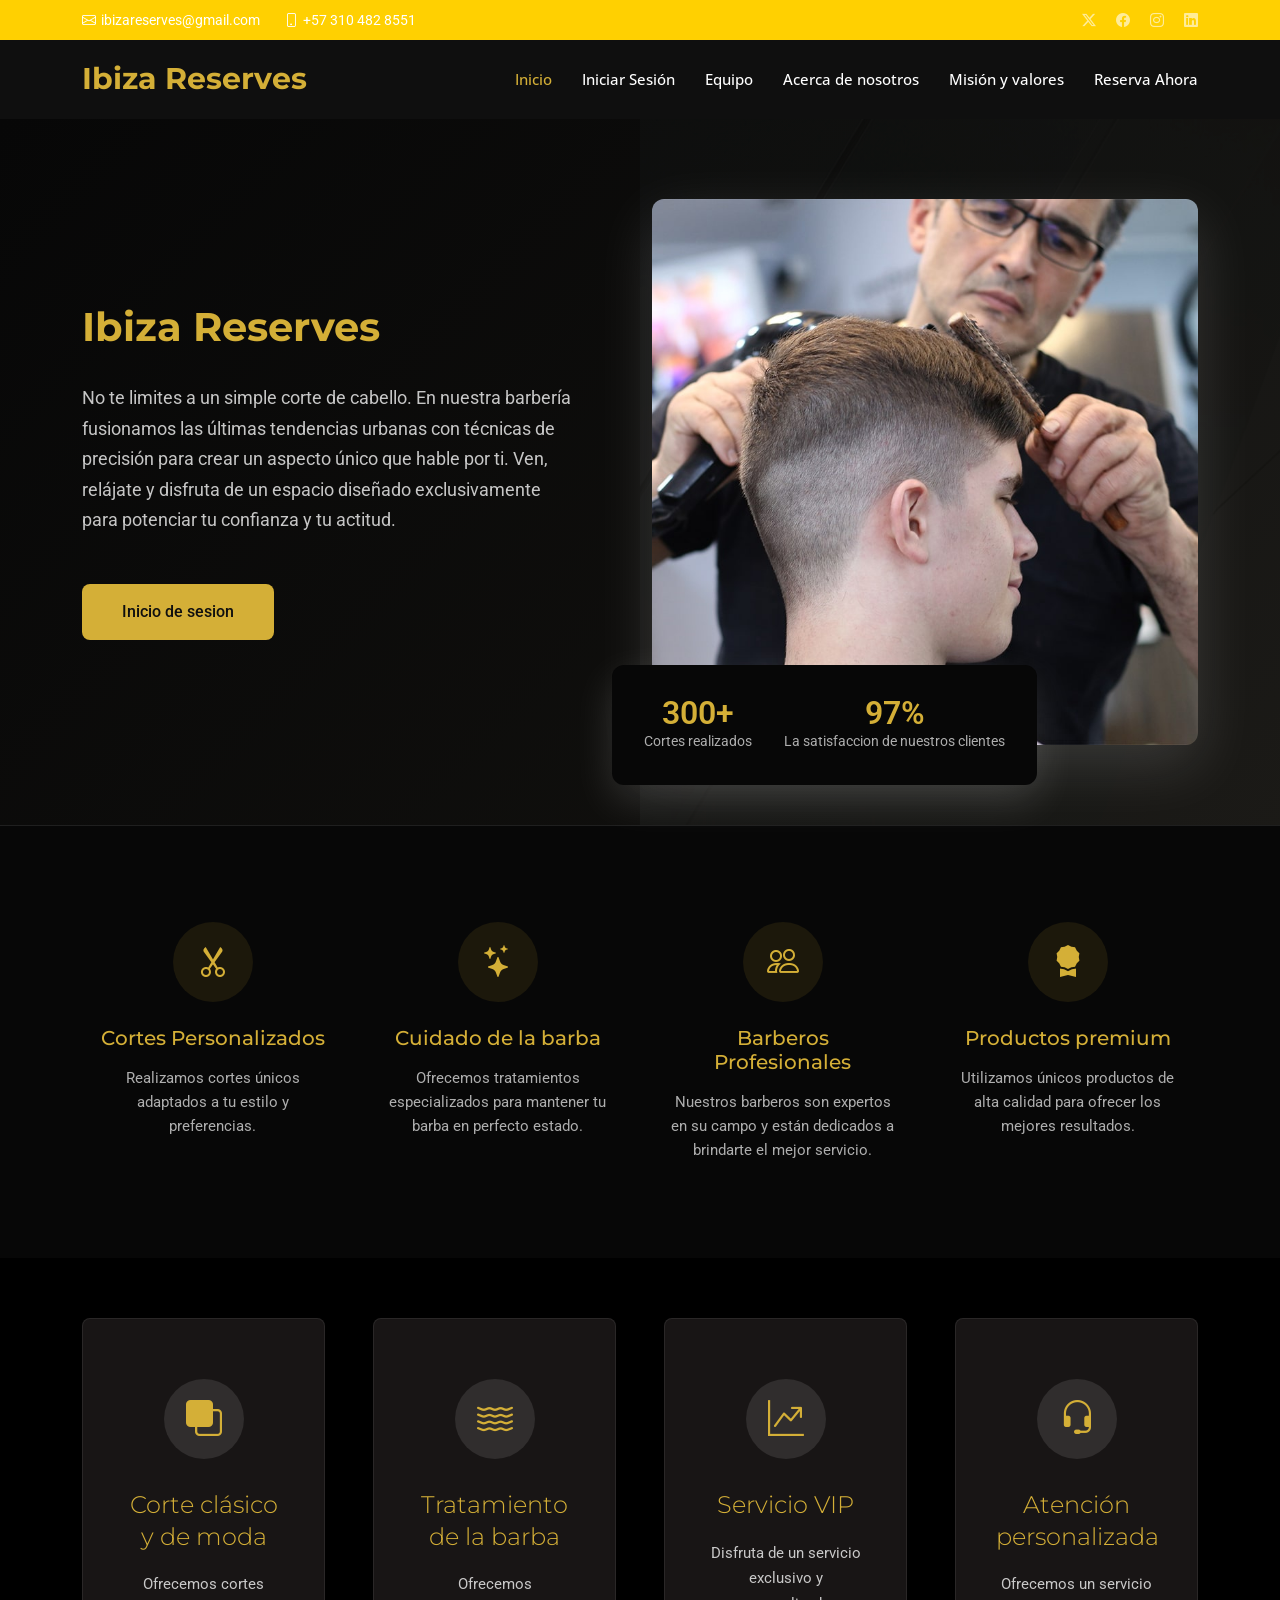
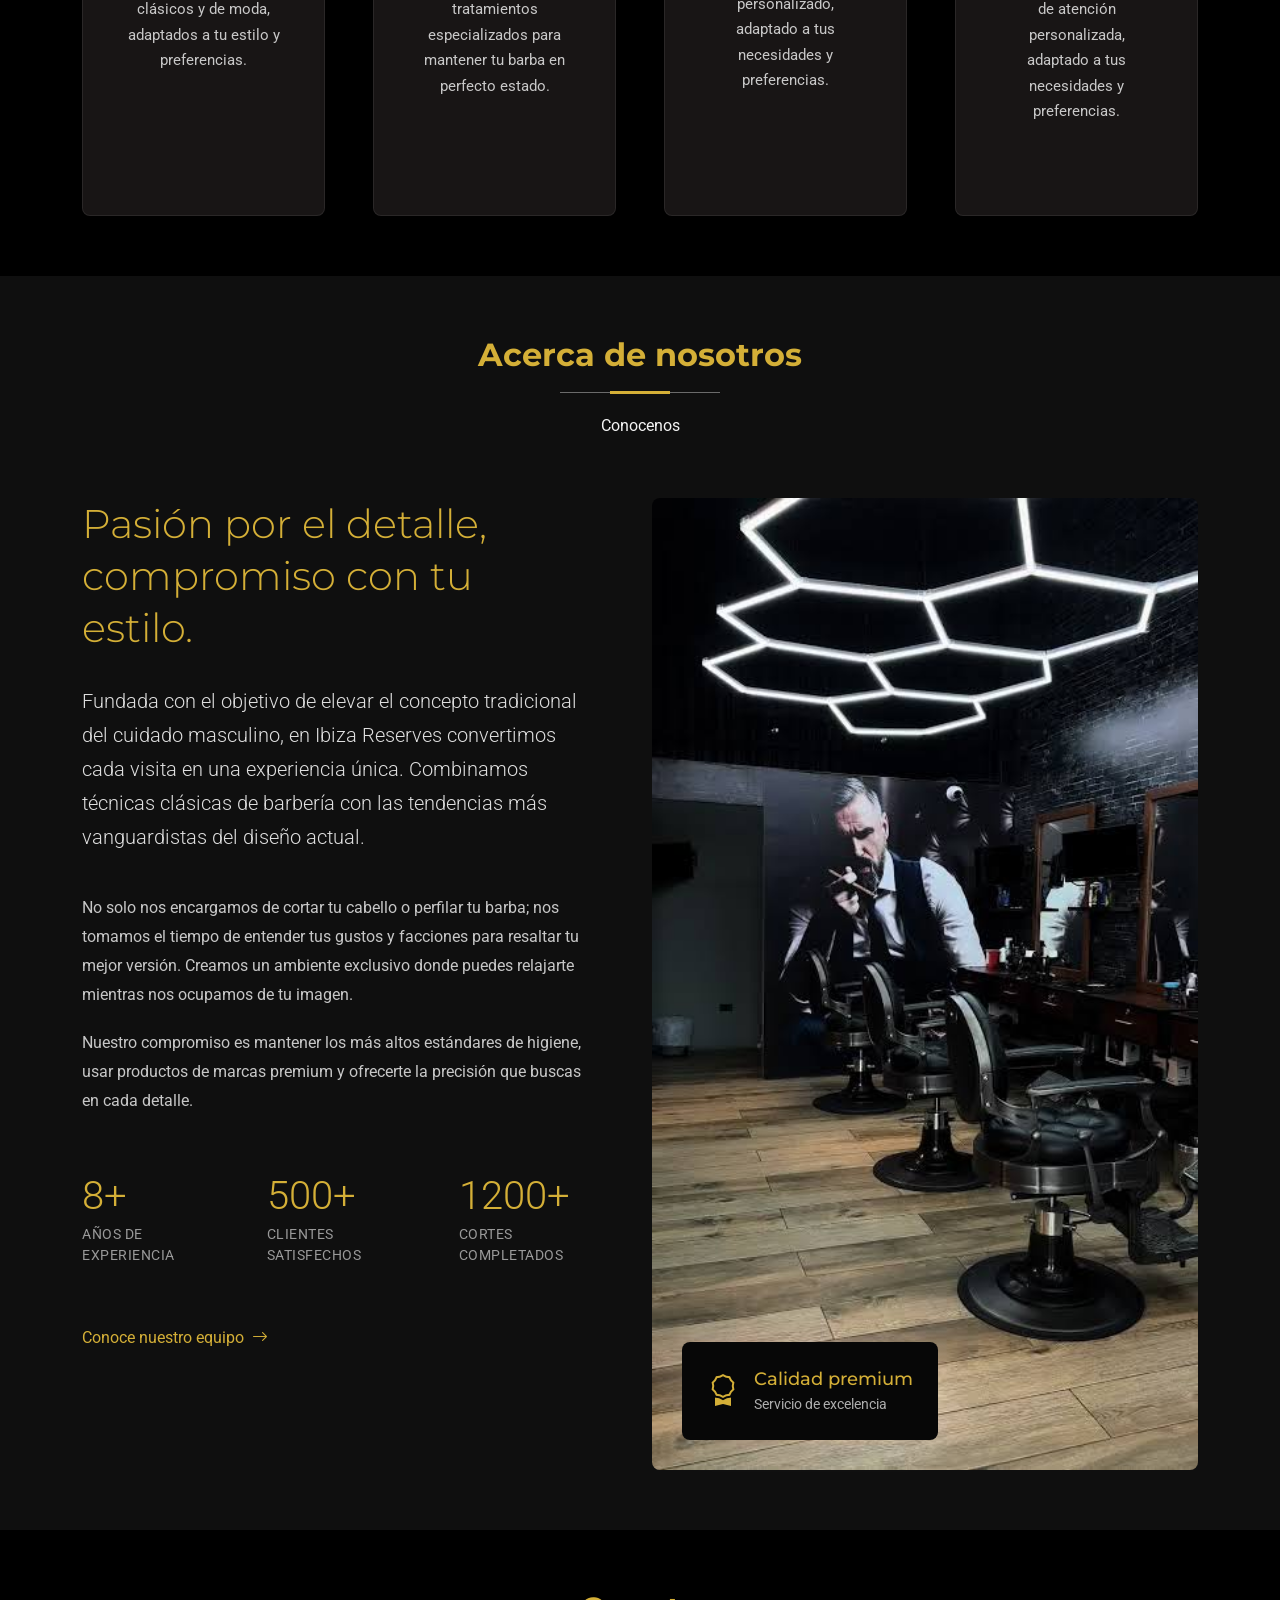
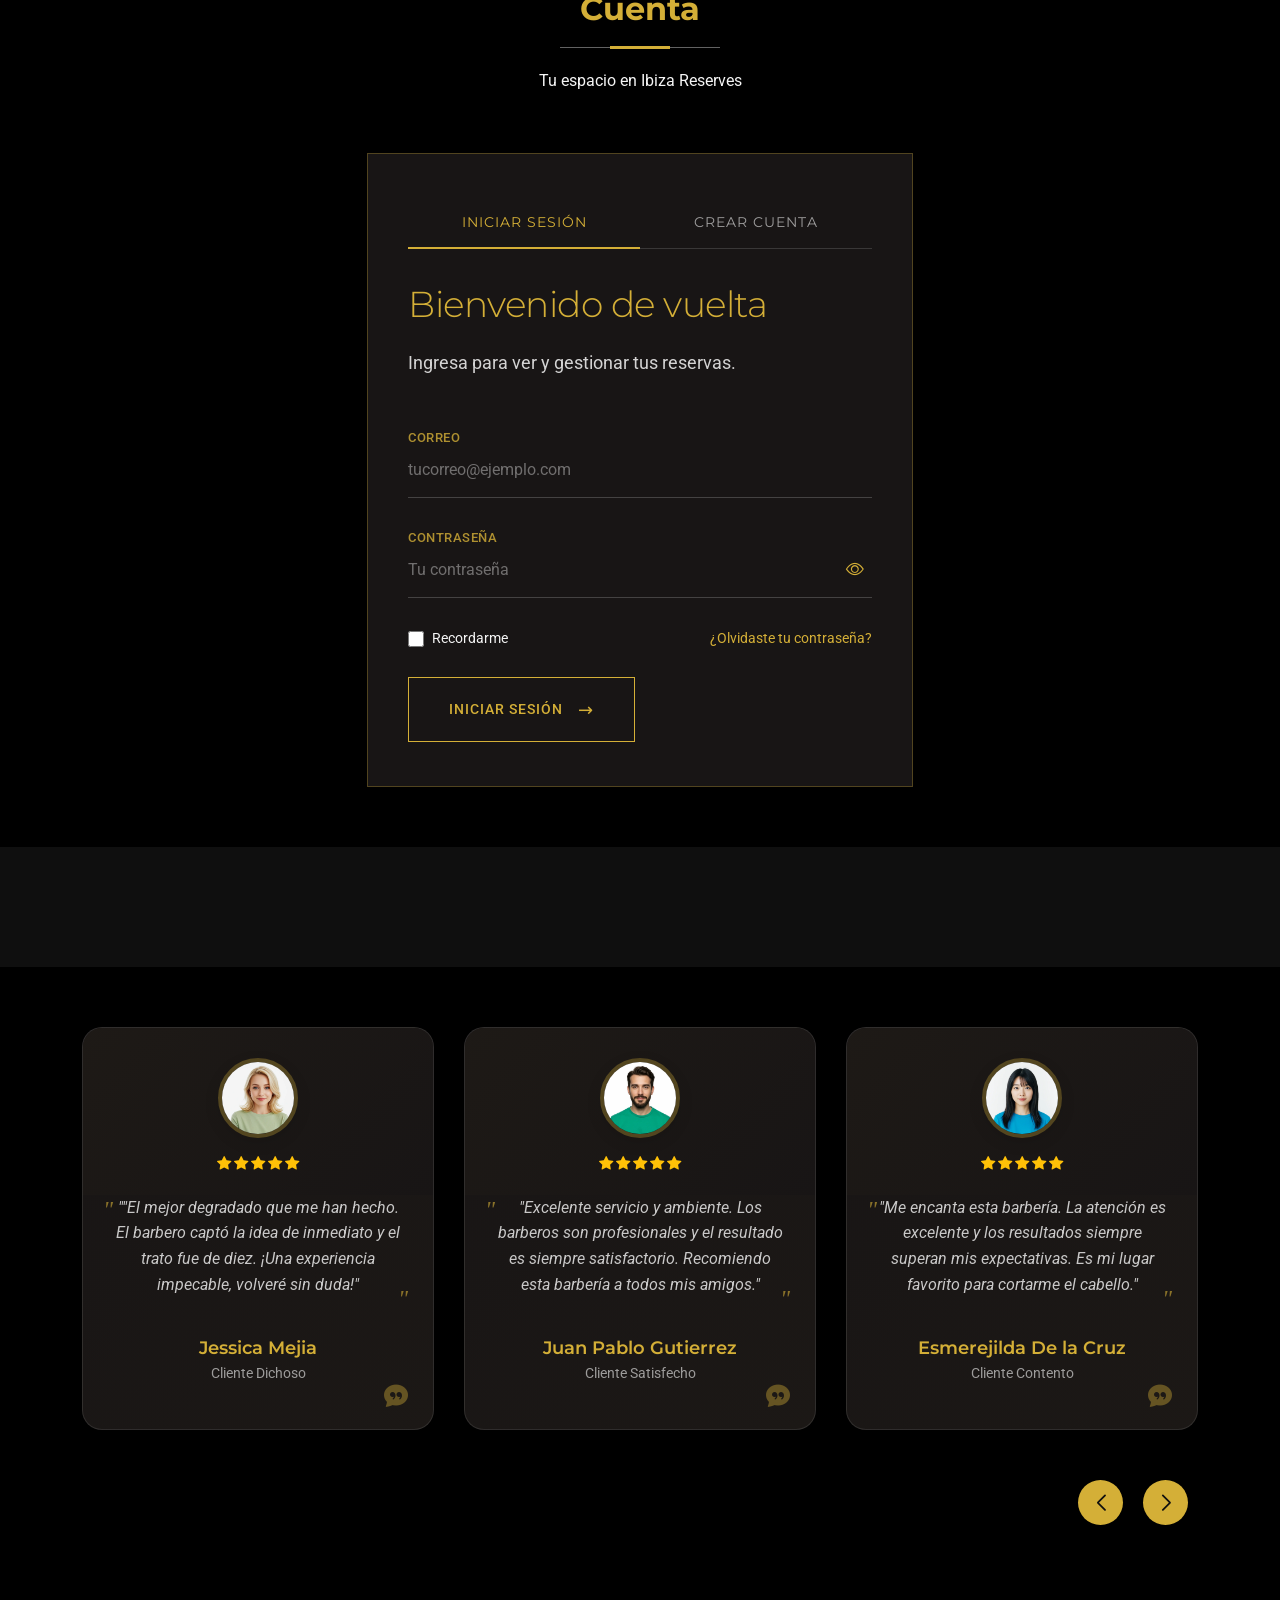
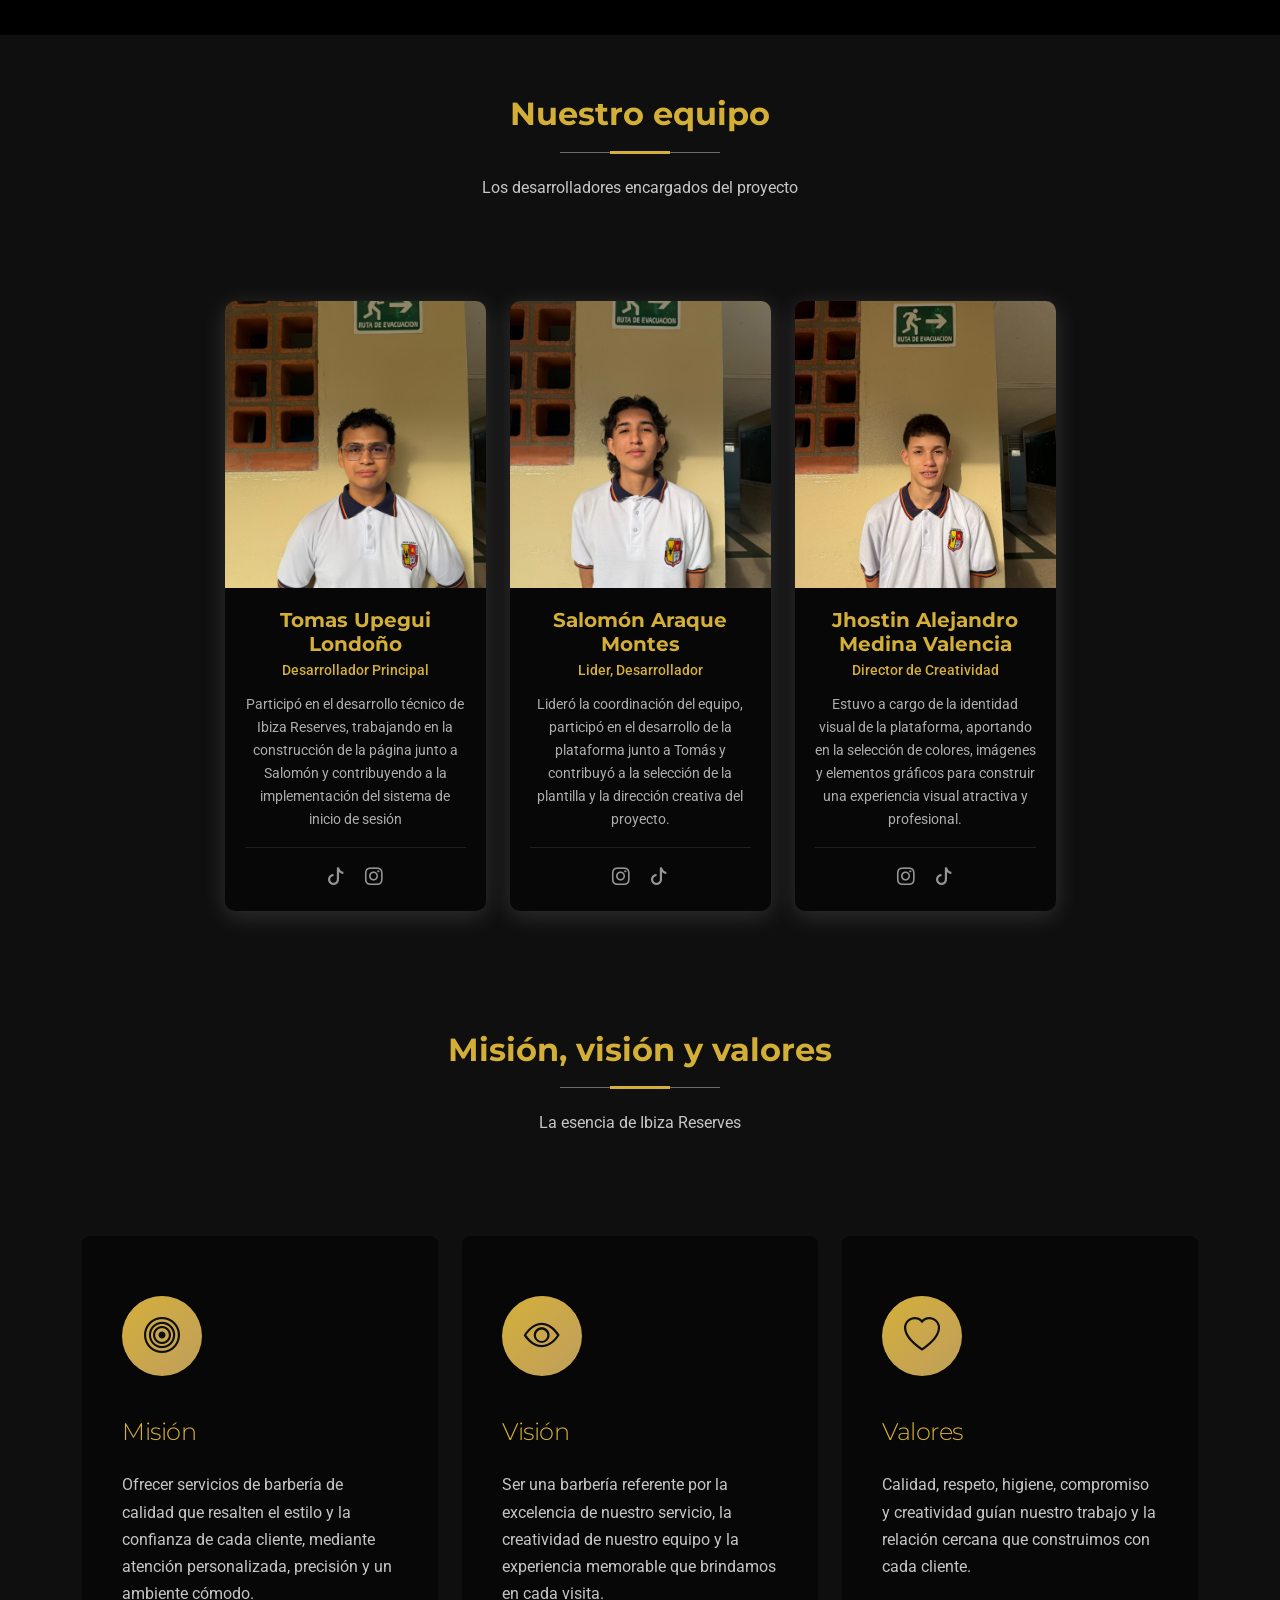
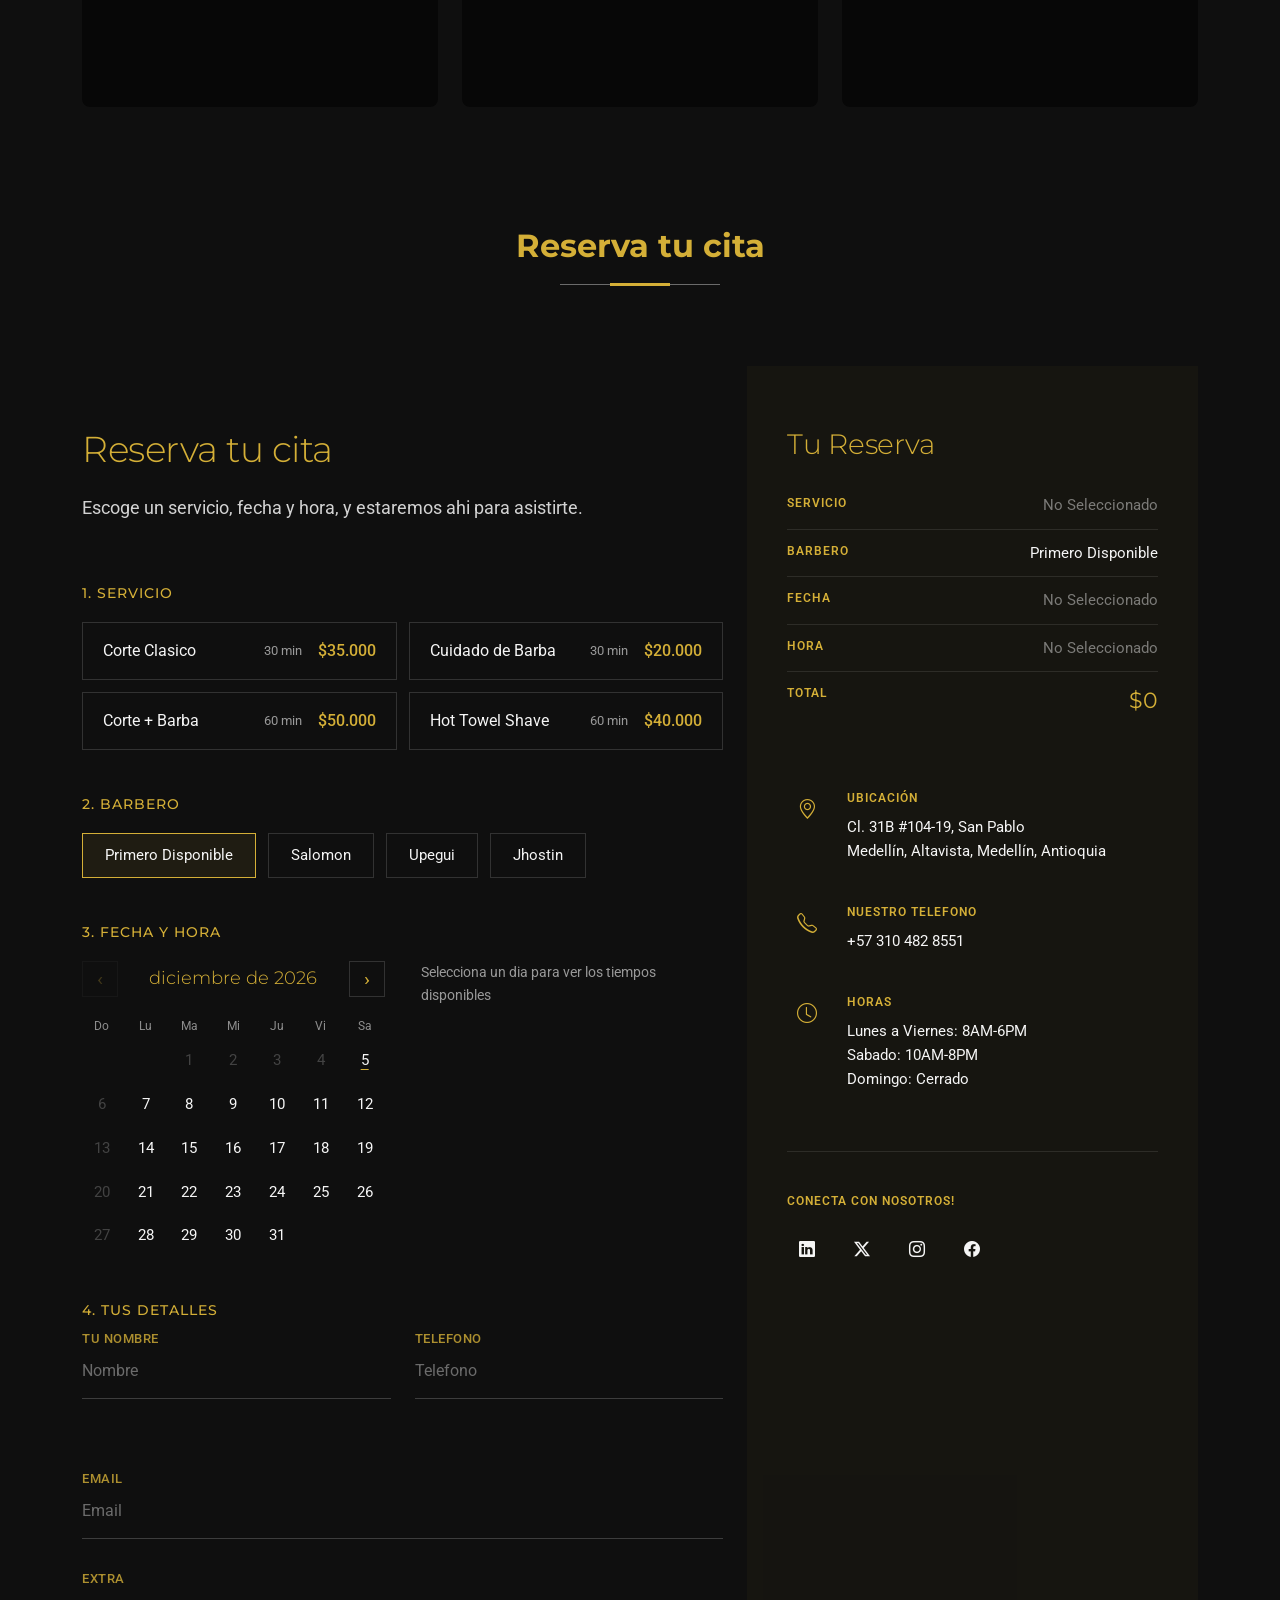
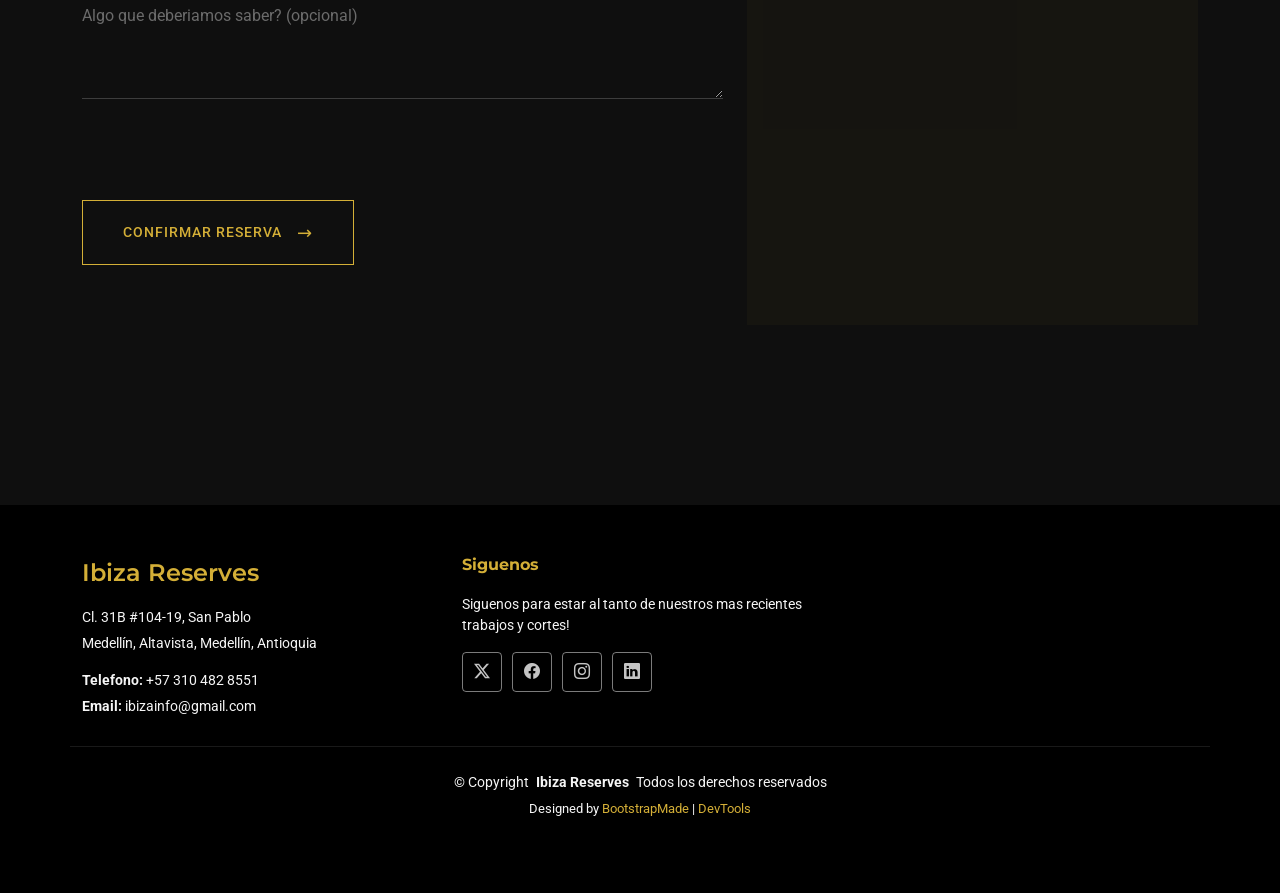
==== commit 50322b0a: "Frontend Terminado" ====
--- a/index.html
+++ b/index.html
@@ -1,646 +1,899 @@
 <!DOCTYPE html>
 <html lang="en">
-    <head>
-        <meta charset="utf-8">
-        <title>Barber X - Barber Shop Template</title>
-        <meta content="width=device-width, initial-scale=1.0" name="viewport">
-        <meta content="Free Website Template" name="keywords">
-        <meta content="Free Website Template" name="description">
-
-        <!-- Favicon -->
-        <link href="img/favicon.ico" rel="icon">
-
-        <!-- Google Font -->
-        <link href="https://fonts.googleapis.com/css2?family=Open+Sans:wght@300;400;600;700;800&display=swap" rel="stylesheet">
-
-        <!-- CSS Libraries -->
-        <link href="https://stackpath.bootstrapcdn.com/bootstrap/4.4.1/css/bootstrap.min.css" rel="stylesheet">
-        <link href="https://cdnjs.cloudflare.com/ajax/libs/font-awesome/5.10.0/css/all.min.css" rel="stylesheet">
-        <link href="lib/animate/animate.min.css" rel="stylesheet">
-        <link href="lib/owlcarousel/assets/owl.carousel.min.css" rel="stylesheet">
-        <link href="lib/lightbox/css/lightbox.min.css" rel="stylesheet">
-
-        <!-- Template Stylesheet -->
-        <link href="css/style.css" rel="stylesheet">
-        <style>
-            html { scroll-behavior: smooth; }
-            #inicio, #nosotros, #servicios, #precios, #equipo, #galeria, #blog, #contacto { scroll-margin-top: 70px; }
-        </style>
-    </head>
-
-    <body data-spy="scroll" data-target="#navbarCollapse" data-offset="90" style="position: relative;">
-        <!-- Top Bar Start -->
-        <div class="top-bar d-none d-md-block">
-            <div class="container-fluid">
-                <div class="row">
+
+<head>
+  <meta charset="utf-8">
+  <meta content="width=device-width, initial-scale=1.0" name="viewport">
+  <title>Ibiza Reserves</title>
+  <meta name="description" content="">
+  <meta name="keywords" content="">
+
+  <!-- Favicons -->
+  <link href="assets/img/favicon.png" rel="icon">
+  <link href="assets/img/apple-touch-icon.png" rel="apple-touch-icon">
+
+  <!-- Fonts -->
+  <link href="https://fonts.googleapis.com" rel="preconnect">
+  <link href="https://fonts.gstatic.com" rel="preconnect" crossorigin>
+  <link href="https://fonts.googleapis.com/css2?family=Roboto:ital,wght@0,100;0,300;0,400;0,500;0,700;0,900;1,100;1,300;1,400;1,500;1,700;1,900&family=Open+Sans:ital,wght@0,300;0,400;0,500;0,600;0,700;0,800;1,300;1,400;1,500;1,600;1,700;1,800&family=Montserrat:ital,wght@0,100;0,200;0,300;0,400;0,500;0,600;0,700;0,800;0,900;1,100;1,200;1,300;1,400;1,500;1,600;1,700;1,800;1,900&display=swap" rel="stylesheet">
+
+  <!-- Vendor CSS Files -->
+  <link href="assets/vendor/bootstrap/css/bootstrap.min.css" rel="stylesheet">
+  <link href="assets/vendor/bootstrap-icons/bootstrap-icons.css" rel="stylesheet">
+  <link href="assets/vendor/aos/aos.css" rel="stylesheet">
+  <link href="assets/vendor/glightbox/css/glightbox.min.css" rel="stylesheet">
+  <link href="assets/vendor/swiper/swiper-bundle.min.css" rel="stylesheet">
+
+  <!-- Main CSS File -->
+  <link href="assets/css/main.css" rel="stylesheet">
+
+  <!-- =======================================================
+  * Template Name: CoreBiz
+  * Template URL: https://bootstrapmade.com/corebiz-bootstrap-business-template/
+  * Updated: Aug 30 2025 with Bootstrap v5.3.8
+  * Author: BootstrapMade.com
+  * License: https://bootstrapmade.com/license/
+  ======================================================== -->
+</head>
+
+<body class="index-page">
+
+  <header id="header" class="header sticky-top">
+
+    <div class="topbar d-flex align-items-center dark-background">
+      <div class="container d-flex justify-content-center justify-content-md-between">
+        <div class="contact-info d-flex align-items-center">
+          <i class="bi bi-envelope d-flex align-items-center"><a href="mailto:ibizareserves@gmail.com">ibizareserves@gmail.com</a></i>
+          <i class="bi bi-phone d-flex align-items-center ms-4"><span>+57 310 482 8551</span></i>
+        </div>
+        <div class="social-links d-none d-md-flex align-items-center">
+          <a href="#" class="twitter"><i class="bi bi-twitter-x"></i></a>
+          <a href="#" class="facebook"><i class="bi bi-facebook"></i></a>
+          <a href="#" class="instagram"><i class="bi bi-instagram"></i></a>
+          <a href="#" class="linkedin"><i class="bi bi-linkedin"></i></a>
+        </div>
+      </div>
+    </div><!-- End Top Bar -->
+
+    <div class="branding d-flex align-items-cente">
+
+      <div class="container position-relative d-flex align-items-center justify-content-between">
+        <a href="index.html" class="logo d-flex align-items-center">
+          <!-- Uncomment the line below if you also wish to use an image logo -->
+          <!-- <img src="assets/img/logo.webp" alt=""> -->
+          <h1 class="sitename">Ibiza Reserves</h1>
+        </a>
+
+        <nav id="navmenu" class="navmenu">
+          <ul>
+            <li><a href="#hero" class="active">Inicio</a></li>
+       
+            <li><a href="#login" id="navLogin">Iniciar Sesión</a></li>
+            <li><a href="#team">Equipo</a></li>
+            <li><a href="#about"><span>Acerca de nosotros</span></a></li>
+            <li><a href="#mision-vision-valores">Misión y valores</a></li>
+            <li><a href="#contact">Reserva Ahora</a></li>
+          </ul>
+          <i class="mobile-nav-toggle d-xl-none bi bi-list"></i>
+        </nav>
+
+      </div>
+
+    </div>
+
+  </header>
+
+  <main class="main">
+
+    <!-- Hero Section -->
+    <section id="hero" class="hero section">
+
+      <div class="hero-content">
+        <div class="container">
+          <div class="row align-items-center">
+            <div class="col-lg-6" data-aos="fade-up" data-aos-delay="100">
+              <div class="content">
+                <h1>Ibiza Reserves</h1>
+                <p>No te limites a un simple corte de cabello. En nuestra barbería fusionamos las últimas tendencias urbanas con técnicas de precisión para crear un aspecto único que hable por ti. Ven, relájate y disfruta de un espacio diseñado exclusivamente para potenciar tu confianza y tu actitud.</p>
+                <div class="cta-group">
+                  <a href="#login" class="btn-primary">Inicio de sesion</a>
+                </div>
+              </div>
+            </div>
+            <div class="col-lg-6" data-aos="fade-up" data-aos-delay="200">
+              <div class="hero-image">
+                <img src="assets/img/contact.jpg" alt="Corporate Business" class="img-fluid"> 
+                <div class="floating-card" data-aos="fade-up" data-aos-delay="300">
+                  <div class="card-content">
+                    <div class="metric">
+                      <span class="number">300+</span>
+                      <span class="label">Cortes realizados
+
+                      </span>
+                    </div>
+                    <div class="metric">
+                      <span class="number">97%</span>
+                      <span class="label">La satisfaccion de nuestros clientes</span>
+                    </div>
+                  </div>
+                </div>
+              </div>
+            </div>
+          </div>
+        </div>
+
+        <div class="hero-features">
+          <div class="container">
+            <div class="row">
+              <div class="col-lg-3 col-md-6" data-aos="fade-up" data-aos-delay="100">
+                <div class="feature-item">
+                  <div class="icon">
+                    <i class="bi bi-scissors"></i>
+                  </div>
+                  <h4>Cortes Personalizados</h4>
+                  <p>Realizamos cortes únicos adaptados a tu estilo y preferencias.</p>
+                </div>
+              </div>
+              <div class="col-lg-3 col-md-6" data-aos="fade-up" data-aos-delay="200">
+                <div class="feature-item">
+                  <div class="icon">
+                    <i class="bi bi-stars"></i>
+                  </div>
+                  <h4>Cuidado de la barba</h4>
+                  <p>Ofrecemos tratamientos especializados para mantener tu barba en perfecto estado.</p>
+                </div>
+              </div>
+              <div class="col-lg-3 col-md-6" data-aos="fade-up" data-aos-delay="300">
+                <div class="feature-item">
+                  <div class="icon">
+                    <i class="bi bi-people"></i>
+                  </div>
+                  <h4>Barberos Profesionales</h4>
+                  <p>Nuestros barberos son expertos en su campo y están dedicados a brindarte el mejor servicio.</p>
+                </div>
+              </div>
+              <div class="col-lg-3 col-md-6" data-aos="fade-up" data-aos-delay="400">
+                <div class="feature-item">
+                  <div class="icon">
+                    <i class="bi bi-award-fill"></i>
+                  </div>
+                  <h4>Productos premium</h4>
+                  <p>Utilizamos únicos productos de alta calidad para ofrecer los mejores resultados.</p>
+                </div>
+              </div>
+            </div>
+          </div>
+        </div>
+
+      </div>
+
+    </section><!-- /Hero Section -->
+
+    <!-- Featured Services Section -->
+    <section id="featured-services" class="featured-services section light-background">
+
+      <div class="container" data-aos="fade-up" data-aos-delay="100">
+
+        <div class="row g-5">
+
+          <div class="col-lg-3 col-md-6" data-aos="fade-up" data-aos-delay="200">
+            <div class="service-item">
+              <div class="service-icon">
+                <i class="bi bi-front"></i>
+              </div>
+              <h3>Corte clásico y de moda</h3>
+              <p>Ofrecemos cortes clásicos y de moda, adaptados a tu estilo y preferencias.</p>
+            </div>
+          </div><!-- End Service Item -->
+
+          <div class="col-lg-3 col-md-6" data-aos="fade-up" data-aos-delay="300">
+            <div class="service-item">
+              <div class="service-icon">
+                <i class="bi bi-water"></i>
+              </div>
+              <h3>Tratamiento de la barba</h3>
+              <p>Ofrecemos tratamientos especializados para mantener tu barba en perfecto estado.</p>
+            </div>
+          </div><!-- End Service Item -->
+
+          <div class="col-lg-3 col-md-6" data-aos="fade-up" data-aos-delay="400">
+            <div class="service-item">
+              <div class="service-icon">
+                <i class="bi bi-graph-up-arrow"></i>
+              </div>
+              <h3>Servicio VIP</h3>
+              <p>Disfruta de un servicio exclusivo y personalizado, adaptado a tus necesidades y preferencias.</p>
+            </div>
+          </div><!-- End Service Item -->
+
+          <div class="col-lg-3 col-md-6" data-aos="fade-up" data-aos-delay="500">
+            <div class="service-item">
+              <div class="service-icon">
+                <i class="bi bi-headset"></i>
+              </div>
+              <h3>Atención personalizada</h3>
+              <p>Ofrecemos un servicio de atención personalizada, adaptado a tus necesidades y preferencias.</p>
+            </div>
+          </div><!-- End Service Item -->
+
+        </div>
+
+      </div>
+
+    </section><!-- /Featured Services Section -->
+
+    <!-- About Section --> 
+    <section id="about" class="about section">
+
+
+      <!-- Section Title -->
+
+
+
+      <div class="container section-title" data-aos="fade-up">
+        <h2>Acerca de nosotros</h2>
+        <p>Conocenos</p>
+      </div><!-- End Section Title -->
+
+      <div class="container" data-aos="fade-up" data-aos-delay="100">
+
+        <div class="row">
+          <div class="col-lg-6" data-aos="fade-right" data-aos-delay="200">
+            <div class="content">
+              <h2>Pasión por el detalle, compromiso con tu estilo.</h2>
+              <p class="lead">Fundada con el objetivo de elevar el concepto tradicional del cuidado masculino, en Ibiza Reserves convertimos cada visita en una experiencia única. Combinamos técnicas clásicas de barbería con las tendencias más vanguardistas del diseño actual.</p>
+
+              <div class="description">
+                <p>No solo nos encargamos de cortar tu cabello o perfilar tu barba; nos tomamos el tiempo de entender tus gustos y facciones para resaltar tu mejor versión. Creamos un ambiente exclusivo donde puedes relajarte mientras nos ocupamos de tu imagen.</p>
+
+                <p>Nuestro compromiso es mantener los más altos estándares de higiene, usar productos de marcas premium y ofrecerte la precisión que buscas en cada detalle.</p>
+              </div>
+
+              <div class="stats-row">
+                <div class="stat-item" data-aos="fade-up" data-aos-delay="300">
+                  <div class="stat-number">
+                    <span data-purecounter-start="0" data-purecounter-end="8" data-purecounter-duration="1" class="purecounter"></span>+
+                  </div>
+                  <div class="stat-label">Años De Experiencia</div>
+                </div>
+
+                <div class="stat-item" data-aos="fade-up" data-aos-delay="400">
+                  <div class="stat-number">
+                    <span data-purecounter-start="0" data-purecounter-end="500" data-purecounter-duration="1" class="purecounter"></span>+
+                  </div>
+                  <div class="stat-label">Clientes satisfechos</div>
+                </div>
+
+                <div class="stat-item" data-aos="fade-up" data-aos-delay="500">
+                  <div class="stat-number">
+                    <span data-purecounter-start="0" data-purecounter-end="1200" data-purecounter-duration="1" class="purecounter"></span>+
+                  </div>
+                  <div class="stat-label">Cortes completados</div>
+                </div>
+              </div><!-- End Stats Row -->
+
+              <div class="cta-section" data-aos="fade-up" data-aos-delay="300">
+                <a href="#team" class="btn-link">Conoce nuestro equipo <i class="bi bi-arrow-right"></i></a>
+              </div>
+            </div>
+          </div>
+
+          <div class="col-lg-6" data-aos="fade-left" data-aos-delay="200">
+            <div class="image-container">
+              <img src="assets/img/images.jpg" alt="About Us" class="img-fluid">
+              <div class="image-overlay">
+                <div class="overlay-content">
+                  <i class="bi bi-award"></i>
+                  <div class="overlay-text">
+                    <h4>Calidad premium</h4>
+                    <p>Servicio de excelencia</p>
+                  </div>
+                </div>
+              </div>
+            </div>
+          </div>
+        </div>
+
+      </div>
+
+    </section><!-- /About Section -->
+
+   
+
+    <!-- Login Section  -->
+    <section id="login" class="contact login section light-background">
+
+      <div class="container section-title" data-aos="fade-up">
+        <h2>Cuenta</h2>
+        <p>Tu espacio en Ibiza Reserves</p>
+      </div><!-- End Section Title -->
+
+      <div class="container" data-aos="fade-up" data-aos-delay="100">
+        <div class="row justify-content-center">
+          <div class="col-lg-6 col-md-9">
+            <div class="contact-form-container">
+
+              <!-- sin sesion -->
+              <div id="authGuest">
+                <div class="auth-tabs" role="tablist">
+                  <button type="button" class="auth-tab is-active" id="tabLogin" role="tab" aria-selected="true" data-mode="login">Iniciar sesión</button>
+                  <button type="button" class="auth-tab" id="tabSignup" role="tab" aria-selected="false" data-mode="signup">Crear cuenta</button>
+                </div>
+
+                <div class="form-intro">
+                  <h2 id="authTitle">Bienvenido de vuelta</h2>
+                  <p id="authSubtitle">Ingresa para ver y gestionar tus reservas.</p>
+                </div>
+
+                <form id="loginForm" class="contact-form" novalidate>
+                  <div class="form-field" id="nameField" hidden>
+                    <input type="text" name="name" class="form-input" id="authName" placeholder="Tu nombre" autocomplete="name">
+                    <label for="authName" class="field-label">Nombre</label>
+                  </div>
+
+                  <div class="form-field">
+                    <input type="email" name="email" class="form-input" id="authEmail" placeholder="tucorreo@ejemplo.com" autocomplete="email" required>
+                    <label for="authEmail" class="field-label">Correo</label>
+                  </div>
+
+                  <div class="form-field">
+                    <input type="password" name="password" class="form-input" id="authPass" placeholder="Tu contraseña" autocomplete="current-password" required minlength="6">
+                    <label for="authPass" class="field-label">Contraseña</label>
+                    <button type="button" class="pass-toggle" id="passToggle" aria-label="Mostrar contraseña"><i class="bi bi-eye"></i></button>
+                  </div>
+
+                  <div class="auth-row" id="authExtras">
+                    <label class="auth-check"><input type="checkbox" id="authRemember"> <span>Recordarme</span></label>
+                    <a href="#login" id="forgotLink">¿Olvidaste tu contraseña?</a>
+                  </div>
+
+                  <div class="auth-msg" id="authMsg" role="alert" hidden></div>
+
+                  <button type="submit" class="send-button" id="authSubmit">
+                    <span id="authSubmitText">Iniciar sesión</span>
+                    <span class="button-arrow">→</span>
+                  </button>
+                </form>
+              </div>
+
+              <!-- con sesion -->
+              <div id="authUser" class="auth-user" hidden>
+                <div class="auth-avatar"><i class="bi bi-person"></i></div>
+                <h2>Hola, <span id="userName">cliente</span></h2>
+                <p id="userEmail"></p>
+                <div class="auth-actions">
+                  <a href="#contact" class="send-button">Reservar ahora <span class="button-arrow">→</span></a>
+                  <button type="button" class="send-button" id="logoutBtn">Cerrar sesión</button>
+                </div>
+              </div>
+
+            </div>
+          </div>
+        </div>
+      </div>
+
+    </section><!-- /Login Section -->
+
+   
+
+ 
+
+        </div>
+
+      </div>
+
+    </section><!-- /Clients Section -->
+
+    <!-- Services Section -->
+    <section id="services" class="services section">
+
+    
+
+    <!-- Testimonials Section -->
+    <section id="testimonials" class="testimonials section light-background">
+
+      <div class="container" data-aos="fade-up" data-aos-delay="100">
+
+        <div class="testimonial-slider swiper init-swiper">
+          <script type="application/json" class="swiper-config">
+            {
+              "loop": true,
+              "speed": 600,
+              "autoplay": {
+                "delay": 4000
+              },
+              "slidesPerView": 1,
+              "spaceBetween": 30,
+              "navigation": {
+                "nextEl": ".swiper-button-next",
+                "prevEl": ".swiper-button-prev"
+              },
+              "breakpoints": {
+                "768": {
+                  "slidesPerView": 2
+                },
+                "1200": {
+                  "slidesPerView": 3
+                }
+              }
+            }
+          </script>
+
+          <div class="swiper-wrapper">
+
+            <!-- Testimonial Slide 1 -->
+            <div class="swiper-slide">
+              <div class="testimonial-item" data-aos="zoom-in" data-aos-delay="200">
+                <div class="testimonial-header">
+                  <img src="assets/img/person/person-f-12.webp" alt="Client" class="img-fluid" loading="lazy">
+                  <div class="rating">
+                    <i class="bi bi-star-fill"></i>
+                    <i class="bi bi-star-fill"></i>
+                    <i class="bi bi-star-fill"></i>
+                    <i class="bi bi-star-fill"></i>
+                    <i class="bi bi-star-fill"></i>
+                  </div>
+                </div>
+                <div class="testimonial-body">
+                  <p>""El mejor degradado que me han hecho. El barbero captó la idea de inmediato y el trato fue de diez. ¡Una experiencia impecable, volveré sin duda!"</p>
+
+
+                </div>
+                <div class="testimonial-footer">
+                  <h5>Jessica Mejia</h5>
+                  <span>Cliente Dichoso</span>
+                  <div class="quote-icon">
+                    <i class="bi bi-chat-quote-fill"></i>
+                  </div>
+                </div>
+              </div>
+            </div><!-- End Testimonial Slide -->
+
+            <!-- Testimonial Slide 2 -->
+            <div class="swiper-slide">
+              <div class="testimonial-item" data-aos="zoom-in" data-aos-delay="300">
+                <div class="testimonial-header">
+                  <img src="assets/img/person/person-m-8.webp" alt="Client" class="img-fluid" loading="lazy">
+                  <div class="rating">
+                    <i class="bi bi-star-fill"></i>
+                    <i class="bi bi-star-fill"></i>
+                    <i class="bi bi-star-fill"></i>
+                    <i class="bi bi-star-fill"></i>
+                    <i class="bi bi-star-fill"></i>
+                  </div>
+                </div>
+                <div class="testimonial-body">
+                  <p>"Excelente servicio y ambiente. Los barberos son profesionales y el resultado es siempre satisfactorio. Recomiendo esta barbería a todos mis amigos."</p>
+                </div>
+                <div class="testimonial-footer">
+                  <h5>Juan Pablo Gutierrez</h5>
+                  <span>Cliente Satisfecho</span>
+                  <div class="quote-icon">
+                    <i class="bi bi-chat-quote-fill"></i>
+                  </div>
+                </div>
+              </div>
+            </div><!-- End Testimonial Slide -->
+
+            <!-- Testimonial Slide 3 -->
+            <div class="swiper-slide">
+              <div class="testimonial-item" data-aos="zoom-in" data-aos-delay="400">
+                <div class="testimonial-header">
+                  <img src="assets/img/person/person-f-6.webp" alt="Client" class="img-fluid" loading="lazy">
+                  <div class="rating">
+                    <i class="bi bi-star-fill"></i>
+                    <i class="bi bi-star-fill"></i>
+                    <i class="bi bi-star-fill"></i>
+                    <i class="bi bi-star-fill"></i>
+                    <i class="bi bi-star-fill"></i>
+                  </div>
+                </div>
+                <div class="testimonial-body">
+                  <p>"Me encanta esta barbería. La atención es excelente y los resultados siempre superan mis expectativas. Es mi lugar favorito para cortarme el cabello."</p>
+                </div>
+                <div class="testimonial-footer">
+                  <h5>Esmerejilda De la Cruz</h5>
+                  <span>Cliente Contento</span>
+                  <div class="quote-icon">
+                    <i class="bi bi-chat-quote-fill"></i>
+                  </div>
+                </div>
+              </div>
+            </div><!-- End Testimonial Slide -->
+
+            <!-- Testimonial Slide 4 -->
+            <div class="swiper-slide">
+              <div class="testimonial-item" data-aos="zoom-in" data-aos-delay="500">
+                <div class="testimonial-header">
+                  <img src="assets/img/person/person-m-12.webp" alt="Client" class="img-fluid" loading="lazy">
+                  <div class="rating">
+                    <i class="bi bi-star-fill"></i>
+                    <i class="bi bi-star-fill"></i>
+                    <i class="bi bi-star-fill"></i>
+                    <i class="bi bi-star-fill"></i>
+                    <i class="bi bi-star-fill"></i>
+                  </div>
+                </div>
+                <div class="testimonial-body">
+                  <p>"El mejor servicio de barbería que he tenido. Los barberos son muy profesionales y el ambiente es increíble. ¡Definitivamente mi nueva barbería favorita!"</p>
+                </div>
+                <div class="testimonial-footer">
+                  <h5>Ryan Castro</h5>
+                  <span>Cliente Encantado</span>
+                  <div class="quote-icon">
+                    <i class="bi bi-chat-quote-fill"></i>
+                  </div>
+                </div>
+              </div>
+            </div><!-- End Testimonial Slide -->
+
+            <!-- Testimonial Slide 5 -->
+            <div class="swiper-slide">
+              <div class="testimonial-item" data-aos="zoom-in" data-aos-delay="600">
+                <div class="testimonial-header">
+                  <img src="assets/img/person/person-f-10.webp" alt="Client" class="img-fluid" loading="lazy">
+                  <div class="rating">
+                    <i class="bi bi-star-fill"></i>
+                    <i class="bi bi-star-fill"></i>
+                    <i class="bi bi-star-fill"></i>
+                    <i class="bi bi-star-fill"></i>
+                    <i class="bi bi-star-fill"></i>
+                  </div>
+                </div>
+                <div class="testimonial-body">
+                  <p>"Un ambiente increíble, súper moderno y con una atención impecable de principio a fin. Los barberos son muy detallistas y amables. ¡Recomendadísimo!"</p>
+                </div>
+                <div class="testimonial-footer">
+                  <h5>Ana Sofia Mendoza</h5>
+                  <span>Cliente Complacida</span>
+                  <div class="quote-icon">
+                    <i class="bi bi-chat-quote-fill"></i>
+                  </div>
+                </div>
+              </div>
+            </div><!-- End Testimonial Slide -->
+
+          </div>
+
+          <div class="swiper-navigation">
+            <div class="swiper-button-prev"></div>
+            <div class="swiper-button-next"></div>
+          </div>
+
+        </div>
+
+      </div>
+
+    </section><!-- /Testimonials Section -->
+
+
+    <!-- Team Section -->
+    <section id="team" class="team section">
+
+      <!-- Section Title -->
+      <div class="container section-title" data-aos="fade-up">
+        <h2>Nuestro equipo</h2>
+        <p>Los desarrolladores encargados del proyecto</p>
+      </div><!-- End Section Title -->
+
+      <div class="container" data-aos="fade-up" data-aos-delay="100">
+
+        <div class="row gy-4 justify-content-center">
+
+          <div class="col-lg-3 col-md-6" data-aos="fade-up" data-aos-delay="100">
+            <div class="member-card">
+              <div class="member-image-wrapper">
+                <img src="assets/img/superupegui.jpeg" class="img-fluid" alt="Team Member">
+              </div>
+              <div class="member-content">
+                <h4 class="member-name">Tomas Upegui Londoño</h4>
+                <span class="member-role">Desarrollador Principal</span>
+                <p class="member-bio">Participó en el desarrollo técnico de Ibiza Reserves, trabajando en la construcción de la página junto a Salomón y contribuyendo a la implementación del sistema de inicio de sesión</p>
+                <div class="member-socials">
+                  <a href="https://www.tiktok.com/@asulitoelbonito?_r=1&_t=ZS-9B8rVhYZpxK"><i class="bi bi-tiktok"></i></a>
+                  <a href="https://www.instagram.com/asulitoelbonit0/?hl=es"><i class="bi bi-instagram"></i></a>
+                </div>
+              </div>
+            </div>
+          </div><!-- End Team Member -->
+
+          <div class="col-lg-3 col-md-6" data-aos="fade-up" data-aos-delay="200">
+            <div class="member-card">
+              <div class="member-image-wrapper">
+                <img src="assets/img/superaraque.jpeg" class="img-fluid" alt="Team Member">
+              </div>
+              <div class="member-content">
+                <h4 class="member-name">Salomón Araque Montes</h4>
+                <span class="member-role">Lider, Desarrollador</span>
+                <p class="member-bio">Lideró la coordinación del equipo, participó en el desarrollo de la plataforma junto a Tomás y contribuyó a la selección de la plantilla y la dirección creativa del proyecto.</p>
+                <div class="member-socials">
+                  <a href="https://www.instagram.com/_saloaraquem?rpxt=MW9hYTkyOHRpczJvcQ==" target="_blank" rel="noopener noreferrer"><i class="bi bi-instagram"></i></a>
+                  <a href="https://www.tiktok.com/@076__araquem" target="_blank" rel="noopener noreferrer"><i class="bi bi-tiktok"></i></a>
+                </div>
+              </div>
+            </div>
+          </div><!-- End Team Member -->
+
+          <div class="col-lg-3 col-md-6" data-aos="fade-up" data-aos-delay="300">
+            <div class="member-card">
+              <div class="member-image-wrapper">
+                <img src="assets/img/supervalencia.jpeg" class="img-fluid" alt="Team Member">
+              </div>
+              <div class="member-content">
+                <h4 class="member-name">Jhostin Alejandro Medina Valencia </h4>
+                <span class="member-role">Director de Creatividad</span>
+                <p class="member-bio">Estuvo a cargo de la identidad visual de la plataforma, aportando en la selección de colores, imágenes y elementos gráficos para construir una experiencia visual atractiva y profesional.</p>
+                <div class="member-socials">
+                  <a href="https://www.instagram.com/valencia777__?cplk=MXgzYjd3aGg0aGY0YQ==" target="_blank" rel="noopener noreferrer"><i class="bi bi-instagram"></i></a>
+                  <a href="https://www.tiktok.com/@valencia777___?_r=1&_t=ZS-9BAK1bSmqME" target="_blank" rel="noopener noreferrer"><i class="bi bi-tiktok"></i></a>
+                </div>
+              </div>
+            </div>
+          </div><!-- End Team Member -->
+        </div>
+      </div>
+
+    </section><!-- /Team Section -->
+
+
+ <!-- Mission, Vision and Values Section -->
+    <section id="mision-vision-valores" class="section">
+      <div class="container section-title" data-aos="fade-up">
+        <h2>Misión, visión y valores</h2>
+        <p>La esencia de Ibiza Reserves</p>
+      </div>
+
+      <div class="container" data-aos="fade-up" data-aos-delay="100">
+        <div class="row gy-4">
+          <div class="col-lg-4 col-md-6">
+            <div class="service-item h-100">
+              <div class="service-icon"><i class="bi bi-bullseye"></i></div>
+              <h3>Misión</h3>
+              <p>Ofrecer servicios de barbería de calidad que resalten el estilo y la confianza de cada cliente, mediante atención personalizada, precisión y un ambiente cómodo.</p>
+            </div>
+          </div>
+          <div class="col-lg-4 col-md-6">
+            <div class="service-item h-100">
+              <div class="service-icon"><i class="bi bi-eye"></i></div>
+              <h3>Visión</h3>
+              <p>Ser una barbería referente por la excelencia de nuestro servicio, la creatividad de nuestro equipo y la experiencia memorable que brindamos en cada visita.</p>
+            </div>
+          </div>
+          <div class="col-lg-4 col-md-6">
+            <div class="service-item h-100">
+              <div class="service-icon"><i class="bi bi-heart"></i></div>
+              <h3>Valores</h3>
+              <p>Calidad, respeto, higiene, compromiso y creatividad guían nuestro trabajo y la relación cercana que construimos con cada cliente.</p>
+            </div>
+          </div>
+        </div>
+      </div>
+    </section><!-- /Mission, Vision and Values Section -->
+    
+
+    <!-- Contact Section (Booking) -->
+    <section id="contact" class="contact booking section">
+      <!-- Section Title -->
+      <div class="container section-title" data-aos="fade-up">
+        <h2>Reserva tu cita</h2>
+      </div><!-- End Section Title -->
+
+      <div class="container" data-aos="fade-up" data-aos-delay="100">
+        <div class="row align-items-stretch">
+          <div class="col-lg-7 order-lg-1 order-2">
+            <div class="contact-form-container">
+              <div class="form-intro">
+                <h2>Reserva tu cita</h2>
+                <p>Escoge un servicio, fecha y hora, y estaremos ahi para asistirte.</p>
+              </div>
+
+              <form id="bookingForm" class="booking-form contact-form" novalidate>
+
+                <fieldset class="booking-step">
+                  <legend>1. Servicio</legend>
+                  <div class="opt-list">
+                    <label class="opt"><input type="radio" name="service" value="Corte Clasico" data-price="35.000" data-min="30"><span class="opt-body"><span class="opt-name">Corte Clasico</span><span class="opt-meta">30 min</span><span class="opt-price">$35.000</span></span></label>
+                    <label class="opt"><input type="radio" name="service" value="Cuidado de Barba" data-price="20.000" data-min="30"><span class="opt-body"><span class="opt-name">Cuidado de Barba</span><span class="opt-meta">30 min</span><span class="opt-price">$20.000</span></span></label>
+                    <label class="opt"><input type="radio" name="service" value="Corte + Barba" data-price="50.000" data-min="60"><span class="opt-body"><span class="opt-name">Corte + Barba</span><span class="opt-meta">60 min</span><span class="opt-price">$50.000</span></span></label>
+                    <label class="opt"><input type="radio" name="service" value="Hot Towel Shave" data-price="40.000" data-min="60"><span class="opt-body"><span class="opt-name">Hot Towel Shave</span><span class="opt-meta">60 min</span><span class="opt-price">$40.000</span></span></label>
+                  </div>
+                </fieldset>
+
+                <fieldset class="booking-step">
+                  <legend>2. Barbero</legend>
+                  <div class="chip-list">
+                    <label class="opt chip"><input type="radio" name="barber" value="Primero Disponible" checked><span class="opt-body">Primero Disponible</span></label>
+                    <label class="opt chip"><input type="radio" name="barber" value="Salomon"><span class="opt-body">Salomon</span></label>
+                    <label class="opt chip"><input type="radio" name="barber" value="Upegui"><span class="opt-body">Upegui</span></label>
+                    <label class="opt chip"><input type="radio" name="barber" value="Jhostin"><span class="opt-body">Jhostin</span></label>
+                  </div>
+                </fieldset>
+
+                <fieldset class="booking-step">
+                  <legend>3. Fecha y Hora</legend>
+                  <div class="date-time">
+                    <div class="cal" id="cal">
+                      <div class="cal-head">
+                        <button type="button" class="cal-nav" id="calPrev" aria-label="Mes anterior">&lsaquo;</button>
+                        <span class="cal-title" id="calTitle" aria-live="polite"></span>
+                        <button type="button" class="cal-nav" id="calNext" aria-label="Siguiente mes">&rsaquo;</button>
+                      </div>
+                      <div class="cal-week" aria-hidden="true"><span>Do</span><span>Lu</span><span>Ma</span><span>Mi</span><span>Ju</span><span>Vi</span><span>Sa</span></div>
+                      <div class="cal-grid" id="calGrid"></div>
+                    </div>
+                    <div class="slots-wrap">
+                      <p class="slots-title" id="slotsTitle">Selecciona un dia para ver los tiempos disponibles</p>
+                      <div class="slots" id="slots" role="group" aria-labelledby="slotsTitle"></div>
+                    </div>
+                  </div>
+                </fieldset>
+
+                <fieldset class="booking-step">
+                  <legend>4. Tus detalles</legend>
+                  <div class="row">
                     <div class="col-md-6">
-                        <div class="top-bar-left">
-                            <div class="text">
-                                <h2>8:00 - 9:00</h2>
-                                <p>Horas de Apertura</p>
-                            </div>
-                            <div class="text">
-                                <h2>+57 305 3331050</h2>
-                                <p>LLámanos para cita</p>
-                            </div>
-                        </div>
+                      <div class="form-field">
+                        <input type="text" name="name" class="form-input" id="bkName" placeholder="Nombre" autocomplete="name" required>
+                        <label for="bkName" class="field-label">Tu Nombre</label>
+                      </div>
                     </div>
                     <div class="col-md-6">
-                        <div class="top-bar-right">
-                            <div class="social">
-                                <a href=""><i class="fab fa-twitter"></i></a>
-                                <a href=""><i class="fab fa-facebook-f"></i></a>
-                                <a href=""><i class="fab fa-linkedin-in"></i></a>
-                                <a href=""><i class="fab fa-instagram"></i></a>
-                            </div>
-                        </div>
+                      <div class="form-field">
+                        <input type="tel" name="phone" class="form-input" id="bkPhone" placeholder="Telefono" autocomplete="tel" required>
+                        <label for="bkPhone" class="field-label">Telefono</label>
+                      </div>
                     </div>
-                </div>
-            </div>
-        </div>
-        <!-- Top Bar End -->
-
-        <!-- Nav Bar Start -->
-        <div class="navbar navbar-expand-lg bg-dark navbar-dark">
-            <div class="container-fluid">
-                <a href="#inicio" class="navbar-brand"> <em>Ibiza <span>Reserves</span></em></a>
-                <button type="button" class="navbar-toggler" data-toggle="collapse" data-target="#navbarCollapse">
-                    <span class="navbar-toggler-icon"></span>
+                  </div>
+                  <div class="form-field">
+                    <input type="email" name="email" class="form-input" id="bkEmail" placeholder="Email" autocomplete="email" required>
+                    <label for="bkEmail" class="field-label">Email</label>
+                  </div>
+                  <div class="form-field message-field">
+                    <textarea class="form-input message-input" name="notes" id="bkNotes" rows="3" placeholder="Algo que deberiamos saber? (opcional)"></textarea>
+                    <label for="bkNotes" class="field-label">Extra</label>
+                  </div>
+                </fieldset>
+
+                <div class="booking-msg" id="bookingMsg" role="alert" hidden></div>
+
+                <button type="submit" class="send-button">
+                  Confirmar Reserva
+                  <span class="button-arrow">→</span>
                 </button>
-
-                <div class="collapse navbar-collapse justify-content-between" id="navbarCollapse">
-                    <div class="navbar-nav ml-auto">
-                        <a href="#inicio" class="nav-item nav-link">Inicio</a>
-                        <a href="#nosotros" class="nav-item nav-link">Nosotros</a>
-                        <a href="#servicios" class="nav-item nav-link">Servicios</a>
-                        <a href="#precios" class="nav-item nav-link">Precios</a>
-                        <a href="#equipo" class="nav-item nav-link">Barberos</a>
-                        <a href="#galeria" class="nav-item nav-link">Galería</a>
-                        <a href="#blog" class="nav-item nav-link">Blog</a>
-                        <a href="#contacto" class="nav-item nav-link">Contacto</a>
-                    </div>
-                </div>
-            </div>
-        </div>
-        <!-- Nav Bar End -->
-
-
-        <!-- Hero Start -->
-        <div class="hero" id="inicio">
-            <div class="container-fluid">
-                <div class="row">
-                    <div class="col-sm-12 col-md-6">
-                        <div class="hero-text">
-                            <h1>Ibiza Reserves</h1>
-                            <p>
-                                Estilo sin filtros. Actitud sin límites.
-En <strong>Ibiza Reserves</strong> no seguimos tendencias: las creamos. Somos el punto de encuentro para quienes ven su cabello y su barba como una declaración de identidad y estilo propio.
-Nuestro equipo de barberos domina desde los degradados más pulidos y cortes urbanos hasta los diseños más atrevidos del 'streetwear'. Combinamos un ambiente vibrante, buena música y la máxima precisión en cada línea para asegurarnos de que tu corte hable por ti antes de que digas una sola palabra.
-No es solo un corte, es tu marca registrada. Reserva tu lugar.
-                            </p>
-                            <a class="btn" href="#contacto">Reserva Ahora</a>
-                     
-                        </div>
-                    </div>
-                    <div class="col-sm-12 col-md-6 d-none d-md-block">
-                        <div class="hero-image">
-                            <img src="img/megahero.png" alt="Hero Image">
-                        </div>
-                    </div>
-                </div>
-              
-            </div>
-        </div>
-        <!-- Hero End -->
-
-        <!-- Video Modal Start-->
-        <div class="modal fade" id="videoModal" tabindex="-1" role="dialog" aria-labelledby="exampleModalLabel" aria-hidden="true">
-            <div class="modal-dialog" role="document">
-                <div class="modal-content">
-                    <div class="modal-body">
-                        <button type="button" class="close" data-dismiss="modal" aria-label="Close">
-                            <span aria-hidden="true">&times;</span>
-                        </button>        
-                        <!-- 16:9 aspect ratio -->
-                        <div class="embed-responsive embed-responsive-16by9">
-                            <iframe class="embed-responsive-item" src="" id="video"  allowscriptaccess="always" allow="autoplay"></iframe>
-                        </div>
-                    </div>
-                </div>
-            </div>
-        </div> 
-        <!-- Video Modal End -->
-
-
-        <!-- About Start -->
-        <div class="about" id="nosotros">
-            <div class="container">
-                <div class="row align-items-center">
-                    <div class="col-lg-5 col-md-6">
-                        <div class="about-img">
-                            <img src="img/about.jpg" alt="Image">
-                        </div>
-                    </div>
-                    <div class="col-lg-7 col-md-6">
-                        <div class="section-header text-left">
-                            <p>Conoce sobre nosotros</p>
-                            <h2>25 años de experiencia</h2>
-                        </div>
-                        <div class="about-text">
-                            <p>
-                                Con más de 25 años de experiencia, en nuestra barbería hemos acompañado a generaciones de clientes y perfeccionado cada detalle de nuestro oficio. Nuestros barberos son profesionales expertos en cortes clásicos y modernos, arreglo de barba y asesoría de estilo. 
-                            </p>
-                            <p>
-                                Escuchamos lo que buscas, cuidamos cada acabado y trabajamos con dedicación para que disfrutes una atención cercana y un resultado que vaya contigo. Para nosotros, cada visita es una oportunidad de ofrecer calidad, confianza y una experiencia auténtica de barbería.
-                            </p>
-                            <a class="btn" href="">Más información</a>
-                        </div>
-                    </div>
-                </div>
-            </div>
-        </div>
-        <!-- About End -->
-
-
-        <!-- Service Start -->
-        <div class="service" id="servicios">
-            <div class="container">
-                <div class="section-header text-center">
-                    <p>Nuestros Servicios</p>
-                    <h2>Mejores Servicios de Salon y Barbería para ti</h2>
-                </div>
-                <div class="row">
-                    <div class="col-lg-4 col-md-6">
-                        <div class="service-item">
-                            <div class="service-img">
-                                <img src="img/service-1.jpg" alt="Image">
-                            </div>
-                            <h3>Cortes de Pelo</h3>
-                            <p>
-                                Podemos cortar tu cabello con precisión y estilo, adaptándonos a tus preferencias y asegurando un acabado impecable que resalte tu personalidad.
-                            </p>
-                            <a class="btn" href="">Ver más</a>
-                        </div>
-                    </div>
-                    <div class="col-lg-4 col-md-6">
-                        <div class="service-item">
-                            <div class="service-img">
-                                <img src="img/service-2.jpg" alt="Image">
-                            </div>
-                            <h3>Estilo de Barba</h3>
-                            <p>
-                                Podemos diseñar y mantener tu barba con estilo, desde recortes precisos hasta formas creativas, asegurando que tu look sea siempre impecable y a la moda.
-                            </p>
-                            <a class="btn" href="">Ver más</a>
-                        </div>
-                    </div>
-                    <div class="col-lg-4 col-md-6">
-                        <div class="service-item">
-                            <div class="service-img">
-                                <img src="img/service-3.jpg" alt="Image">
-                            </div>
-                            <h3>Colorizacion y Lavado</h3>
-                            <p>
-                                Podemos aplicar color a tu cabello de manera profesional, ya sea para cubrir canas, cambiar de look o resaltar tu estilo, asegurando un resultado vibrante y duradero.
-                            </p>
-                            <a class="btn" href="">Ver más</a>
-                        </div>
-                    </div>
-                </div>
-            </div>
-        </div>
-        <!-- Service End -->
-
-
-        <!-- Pricing Start -->
-        <div class="price" id="precios">
-            <div class="container">
-                <div class="section-header text-center">
-                    <p>Nuestros Precios</p>
-                    <h2>Ofrecemos los mejores precios en la ciudad</h2>
-                </div>
-                <div class="row">
-                    <div class="col-lg-3 col-md-4 col-sm-6">
-                        <div class="price-item">
-                            <div class="price-img">
-                                <img src="img/price-1.jpg" alt="Image">
-                            </div>
-                            <div class="price-text">
-                                <h2>Corte de cabello</h2>
-                                <h3>$25.000</h3>
-                            </div>
-                        </div>
-                    </div>
-                    <div class="col-lg-3 col-md-4 col-sm-6">
-                        <div class="price-item">
-                            <div class="price-img">
-                                <img src="img/price-2.jpg" alt="Image">
-                            </div>
-                            <div class="price-text">
-                                <h2>Lavado de cabello</h2>
-                                <h3>$12.000</h3>
-                            </div>
-                        </div>
-                    </div>
-                    <div class="col-lg-3 col-md-4 col-sm-6">
-                        <div class="price-item">
-                            <div class="price-img">
-                                <img src="img/price-3.jpg" alt="Image">
-                            </div>
-                            <div class="price-text">
-                                <h2>Coloración</h2>
-                                <h3>$80.000</h3>
-                            </div>
-                        </div>
-                    </div>
-                    <div class="col-lg-3 col-md-4 col-sm-6">
-                        <div class="price-item">
-                            <div class="price-img">
-                                <img src="img/price-4.jpg" alt="Image">
-                            </div>
-                            <div class="price-text">
-                                <h2>Afeitado</h2>
-                                <h3>$15.000</h3>
-                            </div>
-                        </div>
-                    </div>
-                    <div class="col-lg-3 col-md-4 col-sm-6">
-                        <div class="price-item">
-                            <div class="price-img">
-                                <img src="img/price-5.jpg" alt="Image">
-                            </div>
-                            <div class="price-text">
-                                <h2>Alisado de cabello</h2>
-                                <h3>$70.000</h3>
-                            </div>
-                        </div>
-                    </div>
-                    <div class="col-lg-3 col-md-4 col-sm-6">
-                        <div class="price-item">
-                            <div class="price-img">
-                                <img src="img/price-6.jpg" alt="Image">
-                            </div>
-                            <div class="price-text">
-                                <h2>Limpieza facial</h2>
-                                <h3>$35.000</h3>
-                            </div>
-                        </div>
-                    </div>
-                    <div class="col-lg-3 col-md-4 col-sm-6">
-                        <div class="price-item">
-                            <div class="price-img">
-                                <img src="img/price-7.jpg" alt="Image">
-                            </div>
-                            <div class="price-text">
-                                <h2>Uso de champú</h2>
-                                <h3>$10.000</h3>
-                            </div>
-                        </div>
-                    </div>
-                    <div class="col-lg-3 col-md-4 col-sm-6">
-                        <div class="price-item">
-                            <div class="price-img">
-                                <img src="img/price-8.jpg" alt="Image">
-                            </div>
-                            <div class="price-text">
-                                <h2>Arreglo de barba</h2>
-                                <h3>$15.000</h3>
-                            </div>
-                        </div>
-                    </div>
-                    <div class="col-lg-3 col-md-4 col-sm-6">
-                        <div class="price-item">
-                            <div class="price-img">
-                                <img src="img/price-9.jpg" alt="Image">
-                            </div>
-                            <div class="price-text">
-                                <h2>Afeitado de barba</h2>
-                                <h3>$12.000</h3>
-                            </div>
-                        </div>
-                    </div>
-                    <div class="col-lg-3 col-md-4 col-sm-6">
-                        <div class="price-item">
-                            <div class="price-img">
-                                <img src="img/price-10.jpg" alt="Image">
-                            </div>
-                            <div class="price-text">
-                                <h2>Corte para ocasiones especiales</h2>
-                                <h3>$35.000</h3>
-                            </div>
-                        </div>
-                    </div>
-                    <div class="col-lg-3 col-md-4 col-sm-6">
-                        <div class="price-item">
-                            <div class="price-img">
-                                <img src="img/price-11.jpg" alt="Image">
-                            </div>
-                            <div class="price-text">
-                                <h2>Retoque de corte</h2>
-                                <h3>$15.000</h3>
-                            </div>
-                        </div>
-                    </div>
-                    <div class="col-lg-3 col-md-4 col-sm-6">
-                        <div class="price-item">
-                            <div class="price-img">
-                                <img src="img/price-12.jpg" alt="Image">
-                            </div>
-                            <div class="price-text">
-                                <h2>Masaje capilar</h2>
-                                <h3>$25.000</h3>
-                            </div>
-                        </div>
-                    </div>
-                </div>
-            </div>
-        </div>
-        <!-- Pricing End -->
-        
-        
-        <!-- Testimonial Start -->
-        <div class="testimonial">
-            <div class="container">
-                <div class="owl-carousel testimonials-carousel">
-                    <div class="testimonial-item">
-                        <img src="img/testimonial-1.jpg" alt="Image">
-                        <p>
-                            ¡La mejor barbería de la ciudad! Salí con un corte impecable y una sonrisa. Se nota el talento y el cuidado en cada detalle; ya encontré mi lugar de confianza.
-                        </p>
-                        <h2>Mateo R.</h2>
-                        <h3>Cliente habitual</h3>
-                    </div>
-                    <div class="testimonial-item">
-                        <img src="img/testimonial-2.jpg" alt="Image">
-                        <p>
-                            Vine por un corte y encontré una experiencia de primera: buen ambiente, barberos que escuchan lo que quieres y un resultado espectacular. ¡No cambio esta barbería por ninguna!
-                        </p>
-                        <h2>Valentina G.</h2>
-                        <h3>Fan de los buenos cortes</h3>
-                    </div>
-                    <div class="testimonial-item">
-                        <img src="img/testimonial-3.jpg" alt="Image">
-                        <p>
-                            Atención increíble, conversación buenísima y un corte que quedó mejor de lo que imaginaba. Cada visita confirma que esta es, sin duda, la mejor barbería. ¡Súper recomendada!
-                        </p>
-                        <h2>Andrés P.</h2>
-                        <h3>Cliente satisfecho</h3>
-                    </div>
-                </div>
-            </div>
-        </div>
-        <!-- Testimonial End -->
-
-
-        <!-- Team Start -->
-        <div class="team" id="equipo">
-            <div class="container">
-                <div class="section-header text-center">
-                    <p>Nuestro equipo de barberos</p>
-                    <h2>Conoce a nuestro experto en cortes</h2>
-                </div>
-                <div class="row">
-                    <div class="col-lg-3 col-md-6">
-                        <div class="team-item">
-                            <div class="team-img">
-                                <img src="img/team-1.jpg" alt="Team Image">
-                            </div>
-                            <div class="team-text">
-                                <h2>Adam Phillips</h2>
-                                <p>Barbero maestro</p>
-                            </div>
-                        </div>
-                    </div>
-                    <div class="col-lg-3 col-md-6">
-                        <div class="team-item">
-                            <div class="team-img">
-                                <img src="img/team-2.jpg" alt="Team Image">
-                            </div>
-                            <div class="team-text">
-                                <h2>Dylan Adams</h2>
-                                <p>Experto en cabello</p>
-                            </div>
-                        </div>
-                    </div>
-                    <div class="col-lg-3 col-md-6">
-                        <div class="team-item">
-                            <div class="team-img">
-                                <img src="img/team-3.jpg" alt="Team Image">
-                            </div>
-                            <div class="team-text">
-                                <h2>Gloria Edwards</h2>
-                                <p>Experto en barba</p>
-                            </div>
-                        </div>
-                    </div>
-                    <div class="col-lg-3 col-md-6">
-                        <div class="team-item">
-                            <div class="team-img">
-                                <img src="img/team-4.jpg" alt="Team Image">
-                            </div>
-                            <div class="team-text">
-                                <h2>Josh Dunn</h2>
-                                <p>Experto en color</p>
-                            </div>
-                        </div>
-                    </div>
-                </div>
-            </div>
-        </div>
-        <!-- Team End -->
-
-
-        <!-- Portfolio Start -->
-        <div class="portfolio" id="galeria">
-            <div class="container">
-                <div class="section-header text-center">
-                    <p>Galeria de Imagenes</p>
-                    <h2>Algunas imagenes de nuestros trabajos</h2>
-                </div>
-                <div class="row">
-                    <div class="col-12">
-                        <ul id="portfolio-flters">
-                            <li data-filter="*" class="filter-active">All</li>
-                            <li data-filter=".first">Hair Cut</li>
-                            <li data-filter=".second">Beard Style</li>
-                            <li data-filter=".third">Color & Wash</li>
-                        </ul>
-                    </div>
-                </div>
-                <div class="row portfolio-container">
-                    <div class="col-lg-4 col-md-6 col-sm-12 portfolio-item first">
-                        <div class="portfolio-wrap">
-                            <a href="img/portfolio-1.jpg" data-lightbox="portfolio">
-                                <img src="img/portfolio-1.jpg" alt="Portfolio Image">
-                            </a>
-                        </div>
-                    </div>
-                    <div class="col-lg-4 col-md-6 col-sm-12 portfolio-item second">
-                        <div class="portfolio-wrap">
-                            <a href="img/portfolio-2.jpg" data-lightbox="portfolio">
-                                <img src="img/portfolio-2.jpg" alt="Portfolio Image">
-                            </a>
-                        </div>
-                    </div>
-                    <div class="col-lg-4 col-md-6 col-sm-12 portfolio-item third">
-                        <div class="portfolio-wrap">
-                            <a href="img/portfolio-3.jpg" data-lightbox="portfolio">
-                                <img src="img/portfolio-3.jpg" alt="Portfolio Image">
-                            </a>
-                        </div>
-                    </div>
-                    <div class="col-lg-4 col-md-6 col-sm-12 portfolio-item first">
-                        <div class="portfolio-wrap">
-                            <a href="img/portfolio-4.jpg" data-lightbox="portfolio">
-                                <img src="img/portfolio-4.jpg" alt="Portfolio Image">
-                            </a>
-                        </div>
-                    </div>
-                    <div class="col-lg-4 col-md-6 col-sm-12 portfolio-item second">
-                        <div class="portfolio-wrap">
-                            <a href="img/portfolio-5.jpg" data-lightbox="portfolio">
-                                <img src="img/portfolio-5.jpg" alt="Portfolio Image">
-                            </a>
-                        </div>
-                    </div>
-                    <div class="col-lg-4 col-md-6 col-sm-12 portfolio-item third">
-                        <div class="portfolio-wrap">
-                            <a href="img/portfolio-6.jpg" data-lightbox="portfolio">
-                                <img src="img/portfolio-6.jpg" alt="Portfolio Image">
-                            </a>
-                        </div>
-                    </div>
-                </div>
-            </div>
-        </div>
-        <!-- Portfolio End -->
-        
-        
-
-        <!-- Blog Start -->
-        
-        <!-- Blog End -->
-
-
-        <!-- Contact Start -->
-        <div id="contacto" class="section-header text-center" style="margin-top: 90px;">
-            <p>Contactanos</p>
-            <h2>Si Tienes Cualquier Pregunta, Por Favor Contactenos</h2>
-        </div>
-        <div class="contact" style="margin-bottom: 90px;">
-            <div class="container-fluid">
-                <div class="container">
-                    <div class="row align-items-center">
-                        <div class="col-md-4"></div>
-                        <div class="col-md-8">
-                            <div class="contact-form">
-                                <div id="success"></div>
-                                <form name="sentMessage" id="contactForm" novalidate="novalidate">
-                                    <div class="control-group">
-                                        <input type="text" class="form-control" id="name" placeholder="Your Name" required="required" data-validation-required-message="Please enter your name" />
-                                        <p class="help-block text-danger"></p>
-                                    </div>
-                                    <div class="control-group">
-                                        <input type="email" class="form-control" id="email" placeholder="Your Email" required="required" data-validation-required-message="Please enter your email" />
-                                        <p class="help-block text-danger"></p>
-                                    </div>
-                                    <div class="control-group">
-                                        <input type="text" class="form-control" id="subject" placeholder="Subject" required="required" data-validation-required-message="Please enter a subject" />
-                                        <p class="help-block text-danger"></p>
-                                    </div>
-                                    <div class="control-group">
-                                        <textarea class="form-control" id="message" placeholder="Message" required="required" data-validation-required-message="Please enter your message"></textarea>
-                                        <p class="help-block text-danger"></p>
-                                    </div>
-                                    <div>
-                                        <button class="btn" type="submit" id="sendMessageButton">Enviar</button>
-                                    </div>
-                                </form>
-                            </div>
-                        </div>
-                    </div>
-                </div>
-            </div>
-        </div>
-        <!-- Contact End -->
-
-        <!-- Footer Start -->
-        <div class="footer">
-            <div class="container">
-                <div class="row">
-                    <div class="col-lg-7">
-                        <div class="row">
-                            <div class="col-md-6">
-                                <div class="footer-contact">
-                                    <h2>Direccion</h2>
-                                    <p><i class="fa fa-map-marker-alt"></i>Villapene, Medellín</p>
-                                    <p><i class="fa fa-phone-alt"></i>+57 310 4828551</p>
-                                    <p><i class="fa fa-envelope"></i>info@ibizareserves.com</p>
-                                    <div class="footer-social">
-                                        <a href=""><i class="fab fa-twitter"></i></a>
-                                        <a href=""><i class="fab fa-facebook-f"></i></a>
-                                        <a href=""><i class="fab fa-youtube"></i></a>
-                                        <a href=""><i class="fab fa-instagram"></i></a>
-                                        <a href=""><i class="fab fa-linkedin-in"></i></a>
-                                    </div>
-                                </div>
-                            </div>
-                            <div class="col-md-6">
-                                <div class="footer-link">
-                                    <h2>Enlaces Rapidos</h2>
-                                    <a href="">Terminos de uso</a>
-                                    <a href="">Politica de privacidad</a>
-                                    <a href="">Cookies</a>
-                                    <a href="">Ayuda</a>
-                                    <a href="">Preguntas Frecuentes</a>
-                                </div>
-                            </div>
-                        </div>
-                    </div>
-                    <div class="col-lg-5">
-                        <div class="footer-newsletter">
-                            <h2>Boletín</h2>
-                            <p>
-                               Inscribete a nuestro boletin para recibir noticias y ofertas especiales directamente en tu correo.
-                            </p>
-                            <div class="form">
-                                <input class="form-control" placeholder="Email goes here">
-                                <button class="btn">Enviar</button>
-                            </div>
-                        </div>
-                    </div>
-                </div>
-            </div>
-            <div class="container copyright">
-                <div class="row">
-                    <div class="col-md-6">
-                        <p>&copy; <a href="#">Ibiza Reserves </a>, Todos los derechos reservados.</p>
-                    </div>
-                    
-                </div>
-            </div>
-        </div>
-        <!-- Footer End -->
-
-        <a href="#" class="back-to-top"><i class="fa fa-chevron-up"></i></a>
-
-        <!-- JavaScript Libraries -->
-        <script src="https://code.jquery.com/jquery-3.4.1.min.js"></script>
-        <script src="https://stackpath.bootstrapcdn.com/bootstrap/4.4.1/js/bootstrap.bundle.min.js"></script>
-        <script src="lib/easing/easing.min.js"></script>
-        <script src="lib/owlcarousel/owl.carousel.min.js"></script>
-        <script src="lib/isotope/isotope.pkgd.min.js"></script>
-        <script src="lib/lightbox/js/lightbox.min.js"></script>
-        
-        <!-- Contact Javascript File -->
-        <script src="mail/jqBootstrapValidation.min.js"></script>
-        <script src="mail/contact.js"></script>
-
-        <!-- Template Javascript -->
-        <script src="js/main.js"></script>
-        <script>
-            // recalcula la galería cuando ya cargaron las imágenes
-            $(window).on('load', function () { $('.portfolio-container').isotope('layout'); });
-        </script>
-    </body>
-</html>
+              </form>
+            </div>
+          </div>
+
+          <div class="col-lg-5 order-lg-2 order-1">
+            <div class="contact-sidebar">
+              <div class="contact-header">
+                <h3>Tu Reserva</h3>
+                <dl class="summary">
+                  <div><dt>Servicio</dt><dd id="sumService" class="is-empty">No seleccionado</dd></div>
+                  <div><dt>Barbero</dt><dd id="sumBarber">No seleccionado</dd></div>
+                  <div><dt>Fecha</dt><dd id="sumDate" class="is-empty">No seleccionado</dd></div>
+                  <div><dt>Hora</dt><dd id="sumTime" class="is-empty">No seleccionado</dd></div>
+                  <div class="summary-total"><dt>Total</dt><dd id="sumTotal">$0.00</dd></div>
+                </dl>
+              </div>
+
+              <div class="contact-methods">
+                <div class="contact-method">
+                  <div class="contact-icon"><i class="bi bi-geo-alt"></i></div>
+                  <div class="contact-details">
+                    <span class="method-label">Ubicación</span>
+                    <p>Cl. 31B #104-19, San Pablo<br>Medellín, Altavista, Medellín, Antioquia</p>
+                  </div>
+                </div>
+
+                <div class="contact-method">
+                  <div class="contact-icon"><i class="bi bi-telephone"></i></div>
+                  <div class="contact-details">
+                    <span class="method-label">Nuestro telefono</span>
+                    <p>+57 310 482 8551</p>
+                  </div>
+                </div>
+
+                <div class="contact-method">
+                  <div class="contact-icon"><i class="bi bi-clock"></i></div>
+                  <div class="contact-details">
+                    <span class="method-label">Horas</span>
+                    <p>Lunes a Viernes: 8AM-6PM<br>Sabado: 10AM-8PM<br>Domingo: Cerrado</p>
+                  </div>
+                </div>
+              </div>
+
+              <div class="connect-section">
+                <span class="connect-label">Conecta con nosotros!</span>
+                <div class="social-links">
+                  <a href="#" class="social-link" aria-label="LinkedIn"><i class="bi bi-linkedin"></i></a>
+                  <a href="#" class="social-link" aria-label="X"><i class="bi bi-twitter-x"></i></a>
+                  <a href="#" class="social-link" aria-label="Instagram"><i class="bi bi-instagram"></i></a>
+                  <a href="#" class="social-link" aria-label="Facebook"><i class="bi bi-facebook"></i></a>
+                </div>
+              </div>
+            </div>
+          </div>
+        </div>
+      </div>
+    </section><!-- /Contact Section -->
+
+  </main>
+
+  <footer id="footer" class="footer light-background">
+
+    
+
+    <div class="container footer-top">
+      <div class="row gy-4">
+        <div class="col-lg-4 col-md-6 footer-about">
+          <a href="index.html" class="d-flex align-items-center">
+            <span class="sitename">Ibiza Reserves</span>
+          </a>
+          <div class="footer-contact pt-3">
+            <p>Cl. 31B #104-19, San Pablo</p>
+            <p>Medellín, Altavista, Medellín, Antioquia</p>
+            <p class="mt-3"><strong>Telefono:</strong> <span>+57 310 482 8551</span></p>
+            <p><strong>Email:</strong> <span>ibizainfo@gmail.com</span></p>
+          </div>
+        </div>
+
+       
+
+        <div class="col-lg-4 col-md-12">
+          <h4>Siguenos</h4>
+          <p>Siguenos para estar al tanto de nuestros mas recientes trabajos y cortes!</p>
+          <div class="social-links d-flex">
+            <a href=""><i class="bi bi-twitter-x"></i></a>
+            <a href=""><i class="bi bi-facebook"></i></a>
+            <a href=""><i class="bi bi-instagram"></i></a>
+            <a href=""><i class="bi bi-linkedin"></i></a>
+          </div>
+        </div>
+
+      </div>
+    </div>
+
+    <div class="container copyright text-center mt-4">
+      <p>© <span>Copyright</span> <strong class="px-1 sitename">Ibiza Reserves</strong> <span>Todos los derechos reservados</span></p>
+      <div class="credits">
+        <!-- All the links in the footer should remain intact. -->
+        <!-- You can delete the links only if you've purchased the pro version. -->
+        <!-- Licensing information: https://bootstrapmade.com/license/ -->
+        <!-- Purchase the pro version with working PHP/AJAX contact form: [buy-url] -->
+        Designed by <a href="https://bootstrapmade.com/">BootstrapMade</a> | <a href="https://bootstrapmade.com/tools/">DevTools</a>
+      </div>
+    </div>
+
+  </footer>
+
+  <!-- Scroll Top -->
+  <a href="#" id="scroll-top" class="scroll-top d-flex align-items-center justify-content-center"><i class="bi bi-arrow-up-short"></i></a>
+
+  <!-- Preloader -->
+  <div id="preloader">
+    <div></div>
+    <div></div>
+    <div></div>
+    <div></div>
+  </div>
+
+  <!-- Vendor JS Files -->
+  <script src="assets/vendor/bootstrap/js/bootstrap.bundle.min.js"></script>
+  <script src="assets/vendor/php-email-form/validate.js"></script>
+  <script src="assets/vendor/aos/aos.js"></script>
+  <script src="assets/vendor/glightbox/js/glightbox.min.js"></script>
+  <script src="assets/vendor/purecounter/purecounter_vanilla.js"></script>
+  <script src="assets/vendor/waypoints/noframework.waypoints.js"></script>
+  <script src="assets/vendor/swiper/swiper-bundle.min.js"></script>
+  <script src="assets/vendor/imagesloaded/imagesloaded.pkgd.min.js"></script>
+  <script src="assets/vendor/isotope-layout/isotope.pkgd.min.js"></script>
+
+  <!-- Main JS File -->
+  <script src="assets/js/main.js"></script>
+  <script src="assets/js/booking.js"></script>
+  <script src="assets/js/login.js"></script>
+
+</body>
+
+</html>
--- a/assets/css/main.css
+++ b/assets/css/main.css
@@ -0,0 +1,4959 @@
+/**
+* Template Name: CoreBiz
+* Template URL: https://bootstrapmade.com/corebiz-bootstrap-business-template/
+* Updated: Aug 30 2025 with Bootstrap v5.3.8
+* Author: BootstrapMade.com
+* License: https://bootstrapmade.com/license/
+*/
+
+@charset "UTF-8";
+
+/*--------------------------------------------------------------
+# Font & Color Variables
+# Help: https://bootstrapmade.com/color-system/
+--------------------------------------------------------------*/
+/* Fonts */
+:root {
+  --default-font: "Roboto",  system-ui, -apple-system, "Segoe UI", Roboto, "Helvetica Neue", Arial, "Noto Sans", "Liberation Sans", sans-serif, "Apple Color Emoji", "Segoe UI Emoji", "Segoe UI Symbol", "Noto Color Emoji";
+  --heading-font: "Montserrat",  sans-serif;
+  --nav-font: "Open Sans",  sans-serif;
+}
+
+/* Global Colors - The following color variables are used throughout the website. Updating them here will change the color scheme of the entire website */
+:root { 
+  --background-color: #0f0f0f; /* Background color for the entire website, including individual sections */
+  --default-color: #f5f5f5; /* Default color used for the majority of the text content across the entire website */
+  --heading-color: #D4AF37; /* Color for headings, subheadings and title throughout the website */
+  --accent-color: #D4AF37; /* Accent color that represents your brand on the website. It's used for buttons, links, and other elements that need to stand out */
+  --surface-color: #070707; /* The surface color is used as a background of boxed elements within sections, such as cards, icon boxes, or other elements that require a visual separation from the global background. */
+  --contrast-color: #0f0f0f; /* Contrast color for text, ensuring readability against backgrounds of accent, heading, or default colors. */
+}
+
+/* Nav Menu Colors - The following color variables are used specifically for the navigation menu. They are separate from the global colors to allow for more customization options */
+:root {
+  --nav-color: #ffffff;  /* The default color of the main navmenu links */
+  --nav-hover-color: #D4AF37; /* Applied to main navmenu links when they are hovered over or active */
+  --nav-mobile-background-color: #ffffff; /* Used as the background color for mobile navigation menu */
+  --nav-dropdown-background-color: #d4af37; /* Used as the background color for dropdown items that appear when hovering over primary navigation items */
+  --nav-dropdown-color: #222222; /* Used for navigation links of the dropdown items in the navigation menu. */
+  --nav-dropdown-hover-color: #f7f7f7; /* Similar to --nav-hover-color, this color is applied to dropdown navigation links when they are hovered over. */
+}
+
+/* Color Presets - These classes override global colors when applied to any section or element, providing reuse of the sam color scheme. */
+
+.light-background {
+  --background-color: #000000;
+  --surface-color: #181515;
+}
+
+.dark-background {
+  --background-color: #222423;
+  --default-color: #D4AF37;
+  --heading-color: #D4AF37;
+  --surface-color: #252525;
+  --contrast-color: #ffffff;
+}
+
+/* Smooth scroll */
+:root {
+  scroll-behavior: smooth;
+}
+
+/*--------------------------------------------------------------
+# General Styling & Shared Classes
+--------------------------------------------------------------*/
+body {
+  color: var(--default-color);
+  background-color: var(--background-color);
+  font-family: var(--default-font);
+}
+
+a {
+  color: var(--accent-color);
+  text-decoration: none;
+  transition: 0.3s;
+}
+
+a:hover {
+  color: color-mix(in srgb, var(--accent-color), transparent 25%);
+  text-decoration: none;
+}
+
+h1,
+h2,
+h3,
+h4,
+h5,
+h6 {
+  color: var(--heading-color);
+  font-family: var(--heading-font);
+}
+
+/* PHP Email Form Messages
+------------------------------*/
+.php-email-form .error-message {
+  display: none;
+  background: #df1529;
+  color: #ffffff;
+  text-align: left;
+  padding: 15px;
+  margin-bottom: 24px;
+  font-weight: 600;
+}
+
+.php-email-form .sent-message {
+  display: none;
+  color: #ffffff;
+  background: #059652;
+  text-align: center;
+  padding: 15px;
+  margin-bottom: 24px;
+  font-weight: 600;
+}
+
+.php-email-form .loading {
+  display: none;
+  background: var(--surface-color);
+  text-align: center;
+  padding: 15px;
+  margin-bottom: 24px;
+}
+
+.php-email-form .loading:before {
+  content: "";
+  display: inline-block;
+  border-radius: 50%;
+  width: 24px;
+  height: 24px;
+  margin: 0 10px -6px 0;
+  border: 3px solid var(--accent-color);
+  border-top-color: var(--surface-color);
+  animation: php-email-form-loading 1s linear infinite;
+}
+
+@keyframes php-email-form-loading {
+  0% {
+    transform: rotate(0deg);
+  }
+
+  100% {
+    transform: rotate(360deg);
+  }
+}
+
+/*--------------------------------------------------------------
+# Global Header
+--------------------------------------------------------------*/
+.header {
+  color: var(--default-color);
+  transition: all 0.5s;
+  z-index: 997;
+  background-color: var(--background-color);
+}
+
+.header .topbar {
+background-color: #ffd001;
+  height: 40px;
+  padding: 0;
+  font-size: 14px;
+  transition: all 0.5s;
+}
+
+.header .topbar .contact-info i {
+  font-style: normal;
+  color: var(--contrast-color);
+}
+
+.header .topbar .contact-info i a,
+.header .topbar .contact-info i span {
+  padding-left: 5px;
+  color: var(--contrast-color);
+}
+
+@media (max-width: 575px) {
+
+  .header .topbar .contact-info i a,
+  .header .topbar .contact-info i span {
+    font-size: 13px;
+  }
+}
+
+.header .topbar .contact-info i a {
+  line-height: 0;
+  transition: 0.3s;
+}
+
+.header .topbar .contact-info i a:hover {
+  color: var(--contrast-color);
+  text-decoration: underline;
+}
+
+.header .topbar .social-links a {
+  color: color-mix(in srgb, var(--contrast-color), transparent 40%);
+  line-height: 0;
+  transition: 0.3s;
+  margin-left: 20px;
+}
+
+.header .topbar .social-links a:hover {
+  color: var(--contrast-color);
+}
+
+.header .branding {
+  min-height: 60px;
+  padding: 10px 0;
+}
+
+.header .logo {
+  line-height: 1;
+}
+
+.header .logo img {
+  max-height: 36px;
+  margin-right: 8px;
+}
+
+.header .logo h1 {
+  font-size: 30px;
+  margin: 0;
+  font-weight: 700;
+  color: var(--heading-color);
+}
+
+.scrolled .header {
+  box-shadow: 0px 0 18px rgba(0, 0, 0, 0.1);
+}
+
+.scrolled .header .topbar {
+  height: 0;
+  visibility: hidden;
+  overflow: hidden;
+}
+
+/*--------------------------------------------------------------
+# Navigation Menu
+--------------------------------------------------------------*/
+/* Navmenu - Desktop */
+@media (min-width: 1200px) {
+  .navmenu {
+    padding: 0;
+  }
+
+  .navmenu ul {
+    margin: 0;
+    padding: 0;
+    display: flex;
+    list-style: none;
+    align-items: center;
+  }
+
+  .navmenu li {
+    position: relative;
+  }
+
+  .navmenu a,
+  .navmenu a:focus {
+    color: var(--nav-color);
+    padding: 18px 15px;
+    font-size: 15px;
+    font-family: var(--nav-font);
+    font-weight: 500;
+    display: flex;
+    align-items: center;
+    justify-content: space-between;
+    white-space: nowrap;
+    transition: 0.3s;
+  }
+
+  .navmenu a i,
+  .navmenu a:focus i {
+    font-size: 12px;
+    line-height: 0;
+    margin-left: 5px;
+    transition: 0.3s;
+  }
+
+  .navmenu li:last-child a {
+    padding-right: 0;
+  }
+
+  .navmenu li:hover>a,
+  .navmenu .active,
+  .navmenu .active:focus {
+    color: var(--nav-hover-color);
+  }
+
+  .navmenu .dropdown ul {
+    margin: 0;
+    padding: 10px 0;
+    background: var(--nav-dropdown-background-color);
+    display: block;
+    position: absolute;
+    visibility: hidden;
+    left: 14px;
+    top: 130%;
+    opacity: 0;
+    transition: 0.3s;
+    border-radius: 4px;
+    z-index: 99;
+    box-shadow: 0px 0px 30px rgba(0, 0, 0, 0.1);
+  }
+
+  .navmenu .dropdown ul li {
+    min-width: 200px;
+  }
+
+  .navmenu .dropdown ul a {
+    padding: 10px 20px;
+    font-size: 15px;
+    text-transform: none;
+    color: var(--nav-dropdown-color);
+  }
+
+  .navmenu .dropdown ul a i {
+    font-size: 12px;
+  }
+
+  .navmenu .dropdown ul a:hover,
+  .navmenu .dropdown ul .active:hover,
+  .navmenu .dropdown ul li:hover>a {
+    color: var(--nav-dropdown-hover-color);
+  }
+
+  .navmenu .dropdown:hover>ul {
+    opacity: 1;
+    top: 100%;
+    visibility: visible;
+  }
+
+  .navmenu .dropdown .dropdown ul {
+    top: 0;
+    left: -90%;
+    visibility: hidden;
+  }
+
+  .navmenu .dropdown .dropdown:hover>ul {
+    opacity: 1;
+    top: 0;
+    left: -100%;
+    visibility: visible;
+  }
+}
+
+/* Navmenu - Mobile */
+@media (max-width: 1199px) {
+  .mobile-nav-toggle {
+    color: var(--nav-color);
+    font-size: 28px;
+    line-height: 0;
+    margin-right: 10px;
+    cursor: pointer;
+    transition: color 0.3s;
+  }
+
+  .navmenu {
+    padding: 0;
+    z-index: 9997;
+  }
+
+  .navmenu ul {
+    display: none;
+    list-style: none;
+    position: absolute;
+    inset: 60px 20px 20px 20px;
+    padding: 10px 0;
+    margin: 0;
+    border-radius: 6px;
+    background-color: var(--nav-mobile-background-color);
+    overflow-y: auto;
+    transition: 0.3s;
+    z-index: 9998;
+    box-shadow: 0px 0px 30px rgba(0, 0, 0, 0.1);
+  }
+
+  .navmenu a,
+  .navmenu a:focus {
+    color: var(--nav-dropdown-color);
+    padding: 10px 20px;
+    font-family: var(--nav-font);
+    font-size: 17px;
+    font-weight: 500;
+    display: flex;
+    align-items: center;
+    justify-content: space-between;
+    white-space: nowrap;
+    transition: 0.3s;
+  }
+
+  .navmenu a i,
+  .navmenu a:focus i {
+    font-size: 12px;
+    line-height: 0;
+    margin-left: 5px;
+    width: 30px;
+    height: 30px;
+    display: flex;
+    align-items: center;
+    justify-content: center;
+    border-radius: 50%;
+    transition: 0.3s;
+    background-color: color-mix(in srgb, var(--accent-color), transparent 90%);
+  }
+
+  .navmenu a i:hover,
+  .navmenu a:focus i:hover {
+    background-color: var(--accent-color);
+    color: var(--contrast-color);
+  }
+
+  .navmenu a:hover,
+  .navmenu .active,
+  .navmenu .active:focus {
+    color: var(--nav-dropdown-hover-color);
+  }
+
+  .navmenu .active i,
+  .navmenu .active:focus i {
+    background-color: var(--accent-color);
+    color: var(--contrast-color);
+    transform: rotate(180deg);
+  }
+
+  .navmenu .dropdown ul {
+    position: static;
+    display: none;
+    z-index: 99;
+    padding: 10px 0;
+    margin: 10px 20px;
+    background-color: var(--nav-dropdown-background-color);
+    border: 1px solid color-mix(in srgb, var(--default-color), transparent 90%);
+    box-shadow: none;
+    transition: all 0.5s ease-in-out;
+  }
+
+  .navmenu .dropdown ul ul {
+    background-color: rgba(33, 37, 41, 0.1);
+  }
+
+  .navmenu .dropdown>.dropdown-active {
+    display: block;
+    background-color: rgba(33, 37, 41, 0.03);
+  }
+
+  .mobile-nav-active {
+    overflow: hidden;
+  }
+
+  .mobile-nav-active .mobile-nav-toggle {
+    color: #fff;
+    position: absolute;
+    font-size: 32px;
+    top: 15px;
+    right: 15px;
+    margin-right: 0;
+    z-index: 9999;
+  }
+
+  .mobile-nav-active .navmenu {
+    position: fixed;
+    overflow: hidden;
+    inset: 0;
+    background: rgba(33, 37, 41, 0.8);
+    transition: 0.3s;
+  }
+
+  .mobile-nav-active .navmenu>ul {
+    display: block;
+  }
+}
+
+/*--------------------------------------------------------------
+# Global Footer
+--------------------------------------------------------------*/
+.footer {
+  color: var(--default-color);
+  background-color: var(--background-color);
+  font-size: 14px;
+  padding-bottom: 50px;
+  position: relative;
+}
+
+.footer .footer-newsletter {
+  background-color: color-mix(in srgb, var(--accent-color), transparent 96%);
+  padding: 50px 0;
+}
+
+.footer .footer-newsletter h4 {
+  font-size: 24px;
+}
+
+.footer .footer-newsletter .newsletter-form {
+  margin-top: 30px;
+  margin-bottom: 15px;
+  padding: 6px 8px;
+  position: relative;
+  background-color: var(--surface-color);
+  border: 1px solid color-mix(in srgb, var(--accent-color), transparent 80%);
+  box-shadow: 0px 2px 25px rgba(0, 0, 0, 0.1);
+  display: flex;
+  transition: 0.3s;
+  border-radius: 4px;
+}
+
+.footer .footer-newsletter .newsletter-form:focus-within {
+  border-color: var(--accent-color);
+}
+
+.footer .footer-newsletter .newsletter-form input[type=email] {
+  border: 0;
+  padding: 4px;
+  width: 100%;
+  background-color: var(--surface-color);
+  color: var(--default-color);
+}
+
+.footer .footer-newsletter .newsletter-form input[type=email]:focus-visible {
+  outline: none;
+}
+
+.footer .footer-newsletter .newsletter-form input[type=submit] {
+  border: 0;
+  font-size: 16px;
+  padding: 0 20px;
+  margin: -7px -8px -7px 0;
+  background: var(--accent-color);
+  color: var(--contrast-color);
+  transition: 0.3s;
+  border-radius: 0 4px 4px 0;
+}
+
+.footer .footer-newsletter .newsletter-form input[type=submit]:hover {
+  background: color-mix(in srgb, var(--accent-color), transparent 20%);
+}
+
+.footer .footer-top {
+  padding-top: 50px;
+}
+
+.footer .social-links a {
+  display: flex;
+  align-items: center;
+  justify-content: center;
+  width: 40px;
+  height: 40px;
+  border-radius: 4px;
+  border: 1px solid color-mix(in srgb, var(--default-color), transparent 50%);
+  font-size: 16px;
+  color: color-mix(in srgb, var(--default-color), transparent 20%);
+  margin-right: 10px;
+  transition: 0.3s;
+}
+
+.footer .social-links a:hover {
+  color: var(--accent-color);
+  border-color: var(--accent-color);
+}
+
+.footer h4 {
+  font-size: 16px;
+  font-weight: bold;
+  position: relative;
+  padding-bottom: 12px;
+}
+
+.footer .footer-links {
+  margin-bottom: 30px;
+}
+
+.footer .footer-links ul {
+  list-style: none;
+  padding: 0;
+  margin: 0;
+}
+
+.footer .footer-links ul i {
+  margin-right: 3px;
+  font-size: 12px;
+  line-height: 0;
+  color: var(--accent-color);
+}
+
+.footer .footer-links ul li {
+  padding: 10px 0;
+  display: flex;
+  align-items: center;
+}
+
+.footer .footer-links ul li:first-child {
+  padding-top: 0;
+}
+
+.footer .footer-links ul a {
+  display: inline-block;
+  color: color-mix(in srgb, var(--default-color), transparent 20%);
+  line-height: 1;
+}
+
+.footer .footer-links ul a:hover {
+  color: var(--accent-color);
+}
+
+.footer .footer-about a {
+  color: var(--heading-color);
+  font-size: 24px;
+  font-weight: 600;
+  font-family: var(--heading-font);
+}
+
+.footer .footer-contact p {
+  margin-bottom: 5px;
+}
+
+.footer .copyright {
+  padding-top: 25px;
+  padding-bottom: 25px;
+  border-top: 1px solid color-mix(in srgb, var(--default-color), transparent 90%);
+}
+
+.footer .copyright p {
+  margin-bottom: 0;
+}
+
+.footer .credits {
+  margin-top: 6px;
+  font-size: 13px;
+}
+
+/*--------------------------------------------------------------
+# Preloader
+--------------------------------------------------------------*/
+#preloader {
+  position: fixed;
+  inset: 0;
+  z-index: 9999;
+  overflow: hidden;
+  background-color: var(--background-color);
+  transition: all 0.6s ease-out;
+  width: 100%;
+  height: 100vh;
+  display: flex;
+  align-items: center;
+  justify-content: center;
+}
+
+#preloader div {
+  width: 13px;
+  height: 13px;
+  background-color: var(--accent-color);
+  border-radius: 50%;
+  animation-timing-function: cubic-bezier(0, 1, 1, 0);
+  position: absolute;
+  left: 50%;
+}
+
+#preloader div:nth-child(1) {
+  left: calc(50% + 8px);
+  animation: animate-preloader-1 0.6s infinite;
+}
+
+#preloader div:nth-child(2) {
+  left: calc(50% + 8px);
+  animation: animate-preloader-2 0.6s infinite;
+}
+
+#preloader div:nth-child(3) {
+  left: calc(50% + 32px);
+  animation: animate-preloader-2 0.6s infinite;
+}
+
+#preloader div:nth-child(4) {
+  left: calc(50% + 56px);
+  animation: animate-preloader-3 0.6s infinite;
+}
+
+@keyframes animate-preloader-1 {
+  0% {
+    transform: scale(0);
+  }
+
+  100% {
+    transform: scale(1);
+  }
+}
+
+@keyframes animate-preloader-3 {
+  0% {
+    transform: scale(1);
+  }
+
+  100% {
+    transform: scale(0);
+  }
+}
+
+@keyframes animate-preloader-2 {
+  0% {
+    transform: translate(0, 0);
+  }
+
+  100% {
+    transform: translate(24px, 0);
+  }
+}
+
+/*--------------------------------------------------------------
+# Scroll Top Button
+--------------------------------------------------------------*/
+.scroll-top {
+  position: fixed;
+  visibility: hidden;
+  opacity: 0;
+  right: 15px;
+  bottom: 15px;
+  z-index: 99999;
+  background-color: var(--accent-color);
+  width: 40px;
+  height: 40px;
+  border-radius: 4px;
+  transition: all 0.4s;
+}
+
+.scroll-top i {
+  font-size: 24px;
+  color: var(--contrast-color);
+  line-height: 0;
+}
+
+.scroll-top:hover {
+  background-color: color-mix(in srgb, var(--accent-color), transparent 20%);
+  color: var(--contrast-color);
+}
+
+.scroll-top.active {
+  visibility: visible;
+  opacity: 1;
+}
+
+/*--------------------------------------------------------------
+# Disable aos animation delay on mobile devices
+--------------------------------------------------------------*/
+@media screen and (max-width: 768px) {
+  [data-aos-delay] {
+    transition-delay: 0 !important;
+  }
+}
+
+/*--------------------------------------------------------------
+# Global Page Titles & Breadcrumbs
+--------------------------------------------------------------*/
+.page-title {
+  --background-color: color-mix(in srgb, var(--default-color), transparent 96%);
+  color: var(--default-color);
+  background-color: var(--background-color);
+  padding: 25px 0;
+  position: relative;
+}
+
+.page-title h1 {
+  font-size: 24px;
+  font-weight: 600;
+}
+
+.page-title .breadcrumbs ol {
+  display: flex;
+  flex-wrap: wrap;
+  list-style: none;
+  padding: 0;
+  margin: 0;
+  font-size: 14px;
+  font-weight: 400;
+}
+
+.page-title .breadcrumbs ol li+li {
+  padding-left: 10px;
+}
+
+.page-title .breadcrumbs ol li+li::before {
+  content: "/";
+  display: inline-block;
+  padding-right: 10px;
+  color: color-mix(in srgb, var(--default-color), transparent 70%);
+}
+
+/*--------------------------------------------------------------
+# Global Sections
+--------------------------------------------------------------*/
+section,
+.section {
+  color: var(--default-color);
+  background-color: var(--background-color);
+  padding: 60px 0;
+  scroll-margin-top: 78px;
+  overflow: clip;
+}
+
+@media (max-width: 1199px) {
+
+  section,
+  .section {
+    scroll-margin-top: 60px;
+  }
+}
+
+/*--------------------------------------------------------------
+# Global Section Titles
+--------------------------------------------------------------*/
+.section-title {
+  text-align: center;
+  padding-bottom: 60px;
+  position: relative;
+}
+
+.section-title h2 {
+  font-size: 32px;
+  font-weight: 700;
+  margin-bottom: 20px;
+  padding-bottom: 20px;
+  position: relative;
+}
+
+.section-title h2:before {
+  content: "";
+  position: absolute;
+  display: block;
+  width: 160px;
+  height: 1px;
+  background: color-mix(in srgb, var(--default-color), transparent 60%);
+  left: 0;
+  right: 0;
+  bottom: 1px;
+  margin: auto;
+}
+
+.section-title h2::after {
+  content: "";
+  position: absolute;
+  display: block;
+  width: 60px;
+  height: 3px;
+  background: var(--accent-color);
+  left: 0;
+  right: 0;
+  bottom: 0;
+  margin: auto;
+}
+
+.section-title p {
+  margin-bottom: 0;
+}
+
+/*--------------------------------------------------------------
+# Hero Section
+--------------------------------------------------------------*/
+.hero {
+  padding: 0;
+  background: linear-gradient(135deg, var(--surface-color) 0%, color-mix(in srgb, var(--accent-color), transparent 95%) 100%);
+  position: relative;
+  overflow: hidden;
+}
+
+.hero .hero-content {
+  position: relative;
+  z-index: 2;
+}
+
+.hero .hero-content .content {
+  padding: 80px 0;
+}
+
+.hero .hero-content .content h1 {
+  font-size: 2.5rem;
+  font-weight: 700;
+  margin-bottom: 2rem;
+  color: var(--heading-color);
+}
+
+@media (max-width: 768px) {
+  .hero .hero-content .content h1 {
+    font-size: 2.5rem;
+  }
+}
+
+.hero .hero-content .content p {
+  font-size: 1.125rem;
+  line-height: 1.7;
+  color: color-mix(in srgb, var(--default-color), transparent 20%);
+  margin-bottom: 3rem;
+  max-width: 90%;
+}
+
+.hero .hero-content .content .cta-group {
+  display: flex;
+  align-items: center;
+  gap: 2rem;
+  flex-wrap: wrap;
+}
+
+.hero .hero-content .content .cta-group .btn-primary {
+  background: var(--accent-color);
+  color: var(--contrast-color);
+  padding: 1rem 2.5rem;
+  border-radius: 8px;
+  font-weight: 500;
+  font-size: 1rem;
+  text-decoration: none;
+  transition: all 0.3s ease;
+  border: none;
+  display: inline-block;
+}
+
+.hero .hero-content .content .cta-group .btn-primary:hover {
+  background: color-mix(in srgb, var(--accent-color), black 10%);
+  transform: translateY(-2px);
+  box-shadow: 0 8px 25px color-mix(in srgb, var(--accent-color), transparent 70%);
+}
+
+.hero .hero-content .content .cta-group .btn-secondary {
+  display: flex;
+  align-items: center;
+  gap: 0.75rem;
+  color: var(--heading-color);
+  text-decoration: none;
+  font-weight: 500;
+  transition: all 0.3s ease;
+}
+
+.hero .hero-content .content .cta-group .btn-secondary i {
+  font-size: 1.5rem;
+  color: var(--accent-color);
+  transition: all 0.3s ease;
+}
+
+.hero .hero-content .content .cta-group .btn-secondary:hover {
+  color: var(--accent-color);
+}
+
+.hero .hero-content .content .cta-group .btn-secondary:hover i {
+  transform: scale(1.1);
+}
+
+.hero .hero-content .hero-image {
+  position: relative;
+  padding: 80px 0;
+}
+
+.hero .hero-content .hero-image img {
+  border-radius: 12px;
+  box-shadow: 0 20px 60px color-mix(in srgb, var(--default-color), transparent 85%);
+  width: 100%;
+  height: auto;
+}
+
+.hero .hero-content .hero-image .floating-card {
+  position: absolute;
+  bottom: 40px;
+  left: -40px;
+  background: var(--surface-color);
+  padding: 2rem;
+  border-radius: 12px;
+  box-shadow: 0 15px 40px color-mix(in srgb, var(--default-color), transparent 85%);
+  backdrop-filter: blur(10px);
+}
+
+@media (max-width: 768px) {
+  .hero .hero-content .hero-image .floating-card {
+    left: 20px;
+    bottom: 20px;
+    padding: 1.5rem;
+  }
+}
+
+.hero .hero-content .hero-image .floating-card .card-content {
+  display: flex;
+  gap: 2rem;
+}
+
+@media (max-width: 576px) {
+  .hero .hero-content .hero-image .floating-card .card-content {
+    flex-direction: column;
+    gap: 1rem;
+  }
+}
+
+.hero .hero-content .hero-image .floating-card .metric {
+  text-align: center;
+}
+
+.hero .hero-content .hero-image .floating-card .metric .number {
+  display: block;
+  font-size: 2rem;
+  font-weight: 600;
+  color: var(--accent-color);
+  line-height: 1;
+}
+
+.hero .hero-content .hero-image .floating-card .metric .label {
+  font-size: 0.875rem;
+  color: color-mix(in srgb, var(--default-color), transparent 30%);
+  margin-top: 0.25rem;
+}
+
+.hero .hero-features {
+  background: var(--surface-color);
+  padding: 4rem 0;
+  border-top: 1px solid color-mix(in srgb, var(--default-color), transparent 90%);
+}
+
+.hero .hero-features .feature-item {
+  text-align: center;
+  padding: 2rem 1rem;
+  transition: all 0.3s ease;
+}
+
+.hero .hero-features .feature-item:hover {
+  transform: translateY(-5px);
+}
+
+.hero .hero-features .feature-item .icon {
+  width: 80px;
+  height: 80px;
+  background: color-mix(in srgb, var(--accent-color), transparent 90%);
+  border-radius: 50%;
+  display: flex;
+  align-items: center;
+  justify-content: center;
+  margin: 0 auto 1.5rem;
+  transition: all 0.3s ease;
+}
+
+.hero .hero-features .feature-item .icon i {
+  font-size: 2rem;
+  color: var(--accent-color);
+}
+
+.hero .hero-features .feature-item h4 {
+  font-size: 1.25rem;
+  font-weight: 500;
+  margin-bottom: 1rem;
+  color: var(--heading-color);
+}
+
+.hero .hero-features .feature-item p {
+  font-size: 0.95rem;
+  line-height: 1.6;
+  color: color-mix(in srgb, var(--default-color), transparent 30%);
+  margin: 0;
+}
+
+.hero .hero-features .feature-item:hover .icon {
+  background: var(--accent-color);
+  transform: scale(1.1);
+}
+
+.hero .hero-features .feature-item:hover .icon i {
+  color: var(--contrast-color);
+}
+
+@media (max-width: 992px) {
+  .hero .hero-content .content {
+    text-align: center;
+    padding: 60px 0 40px;
+  }
+
+  .hero .hero-content .content p {
+    max-width: 100%;
+  }
+
+  .hero .hero-content .hero-image {
+    padding: 40px 0 60px;
+  }
+}
+
+.hero::before {
+  content: "";
+  position: absolute;
+  top: 0;
+  right: 0;
+  width: 50%;
+  height: 100%;
+  background: url("../img/bg/abstract-bg-1.webp") center/cover no-repeat;
+  opacity: 0.03;
+  z-index: 1;
+}
+
+/*--------------------------------------------------------------
+# Featured Services Section
+--------------------------------------------------------------*/
+.featured-services .service-item {
+  height: 100%;
+  padding: 60px 40px;
+  border-radius: 8px;
+  transition: all 0.4s ease;
+  background-color: var(--surface-color);
+  border: 1px solid color-mix(in srgb, var(--default-color), transparent 92%);
+  position: relative;
+  overflow: hidden;
+}
+
+.featured-services .service-item::before {
+  content: "";
+  position: absolute;
+  top: 0;
+  left: 0;
+  right: 0;
+  height: 4px;
+  background: linear-gradient(90deg, var(--accent-color), color-mix(in srgb, var(--accent-color), var(--heading-color) 30%));
+  transform: scaleX(0);
+  transform-origin: left;
+  transition: transform 0.4s ease;
+}
+
+.featured-services .service-item:hover {
+  transform: translateY(-8px);
+  box-shadow: 0 20px 40px color-mix(in srgb, var(--default-color), transparent 90%);
+}
+
+.featured-services .service-item:hover::before {
+  transform: scaleX(1);
+}
+
+.featured-services .service-item:hover .service-icon {
+  background: linear-gradient(135deg, var(--accent-color), color-mix(in srgb, var(--accent-color), var(--heading-color) 20%));
+}
+
+.featured-services .service-item:hover .service-icon i {
+  color: var(--contrast-color);
+  transform: scale(1.1);
+}
+
+.featured-services .service-item:hover .service-link {
+  opacity: 1;
+  transform: translateY(0);
+}
+
+.featured-services .service-item:hover .service-link i {
+  transform: translateX(8px);
+}
+
+@media (max-width: 768px) {
+  .featured-services .service-item {
+    padding: 40px 30px;
+  }
+}
+
+.featured-services .service-icon {
+  width: 80px;
+  height: 80px;
+  margin: 0 auto 30px;
+  display: flex;
+  align-items: center;
+  justify-content: center;
+background: rgba(255, 255, 255, 0.1);
+  border-radius: 50%;
+  transition: all 0.4s ease;
+}
+
+.featured-services .service-icon i {
+  font-size: 36px;
+  color: var(--accent-color);
+  transition: all 0.4s ease;
+}
+
+.featured-services h3 {
+  font-size: 24px;
+  font-weight: 300;
+  margin-bottom: 20px;
+  text-align: center;
+  color: var(--heading-color);
+  line-height: 1.3;
+}
+
+.featured-services p {
+  color: color-mix(in srgb, var(--default-color), transparent 20%);
+  text-align: center;
+  line-height: 1.7;
+  margin-bottom: 30px;
+  font-size: 15px;
+}
+
+.featured-services .service-link {
+  display: flex;
+  align-items: center;
+  justify-content: center;
+  gap: 8px;
+  color: var(--accent-color);
+  text-decoration: none;
+  font-weight: 400;
+  font-size: 14px;
+  opacity: 0.8;
+  transform: translateY(10px);
+  transition: all 0.4s ease;
+}
+
+.featured-services .service-link span {
+  font-weight: 500;
+}
+
+.featured-services .service-link i {
+  font-size: 16px;
+  transition: transform 0.3s ease;
+}
+
+.featured-services .service-link:hover {
+  color: var(--heading-color);
+}
+
+/*--------------------------------------------------------------
+# About Section
+--------------------------------------------------------------*/
+.about .content {
+  padding-right: 40px;
+}
+
+@media (max-width: 992px) {
+  .about .content {
+    padding-right: 0;
+    margin-bottom: 60px;
+  }
+}
+
+.about .content h2 {
+  font-size: 2.5rem;
+  font-weight: 300;
+  line-height: 1.3;
+  margin-bottom: 30px;
+  color: var(--heading-color);
+}
+
+@media (max-width: 768px) {
+  .about .content h2 {
+    font-size: 2rem;
+  }
+}
+
+.about .content .lead {
+  font-size: 1.25rem;
+  line-height: 1.7;
+  margin-bottom: 40px;
+  color: color-mix(in srgb, var(--default-color), transparent 10%);
+}
+
+.about .content .description {
+  margin-bottom: 60px;
+}
+
+.about .content .description p {
+  font-size: 1rem;
+  line-height: 1.8;
+  margin-bottom: 20px;
+  color: color-mix(in srgb, var(--default-color), transparent 20%);
+}
+
+.about .content .description p:last-child {
+  margin-bottom: 0;
+}
+
+.about .content .stats-row {
+  display: flex;
+  gap: 60px;
+  margin-bottom: 60px;
+}
+
+@media (max-width: 768px) {
+  .about .content .stats-row {
+    gap: 40px;
+    flex-wrap: wrap;
+  }
+}
+
+@media (max-width: 576px) {
+  .about .content .stats-row {
+    justify-content: space-between;
+    gap: 20px;
+  }
+}
+
+.about .content .stats-row .stat-item {
+  text-align: left;
+}
+
+.about .content .stats-row .stat-item .stat-number {
+  font-size: 2.5rem;
+  font-weight: 300;
+  color: var(--accent-color);
+  line-height: 1;
+  margin-bottom: 8px;
+}
+
+@media (max-width: 768px) {
+  .about .content .stats-row .stat-item .stat-number {
+    font-size: 2rem;
+  }
+}
+
+.about .content .stats-row .stat-item .stat-label {
+  font-size: 0.875rem;
+  color: color-mix(in srgb, var(--default-color), transparent 40%);
+  text-transform: uppercase;
+  letter-spacing: 0.5px;
+}
+
+.about .content .cta-section {
+  display: flex;
+  align-items: center;
+  gap: 30px;
+}
+
+@media (max-width: 576px) {
+  .about .content .cta-section {
+    flex-direction: column;
+    align-items: flex-start;
+    gap: 20px;
+  }
+}
+
+.about .content .cta-section .btn-primary {
+  background-color: var(--accent-color);
+  color: var(--contrast-color);
+  padding: 14px 30px;
+  border-radius: 4px;
+  text-decoration: none;
+  font-weight: 400;
+  transition: all 0.3s ease;
+  border: 2px solid var(--accent-color);
+}
+
+.about .content .cta-section .btn-primary:hover {
+  background-color: transparent;
+  color: var(--accent-color);
+}
+
+.about .content .cta-section .btn-link {
+  color: var(--heading-color);
+  text-decoration: none;
+  font-weight: 400;
+  display: flex;
+  align-items: center;
+  gap: 8px;
+  transition: all 0.3s ease;
+}
+
+.about .content .cta-section .btn-link:hover {
+  color: var(--accent-color);
+}
+
+.about .content .cta-section .btn-link:hover i {
+  transform: translateX(4px);
+}
+
+.about .content .cta-section .btn-link i {
+  transition: transform 0.3s ease;
+}
+
+.about .image-container {
+  position: relative;
+  height: 100%;
+  min-height: 500px;
+}
+
+@media (max-width: 992px) {
+  .about .image-container {
+    min-height: 400px;
+  }
+}
+
+.about .image-container img {
+  width: 100%;
+  height: 100%;
+  object-fit: cover;
+  border-radius: 8px;
+}
+
+.about .image-container .image-overlay {
+  position: absolute;
+  bottom: 30px;
+  left: 30px;
+  background-color: var(--surface-color);
+  padding: 25px;
+  border-radius: 8px;
+  box-shadow: 0 8px 30px color-mix(in srgb, var(--default-color), transparent 85%);
+  min-width: 200px;
+}
+
+@media (max-width: 576px) {
+  .about .image-container .image-overlay {
+    bottom: 20px;
+    left: 20px;
+    padding: 20px;
+  }
+}
+
+.about .image-container .image-overlay .overlay-content {
+  display: flex;
+  align-items: center;
+  gap: 15px;
+}
+
+.about .image-container .image-overlay .overlay-content i {
+  font-size: 2rem;
+  color: var(--accent-color);
+}
+
+.about .image-container .image-overlay .overlay-content .overlay-text h4 {
+  font-size: 1.1rem;
+  margin-bottom: 4px;
+  color: var(--heading-color);
+  font-weight: 500;
+}
+
+.about .image-container .image-overlay .overlay-content .overlay-text p {
+  margin: 0;
+  font-size: 0.875rem;
+  color: color-mix(in srgb, var(--default-color), transparent 30%);
+}
+
+/*--------------------------------------------------------------
+# Skills Section
+--------------------------------------------------------------*/
+.skills {
+  --skill-spacing: 40px;
+  --icon-size: 60px;
+  --progress-height: 4px;
+  --border-subtle: color-mix(in srgb, var(--default-color), transparent 90%);
+  --text-muted: color-mix(in srgb, var(--default-color), transparent 45%);
+  --surface-elevated: color-mix(in srgb, var(--surface-color), var(--accent-color) 2%);
+}
+
+.skills .intro-content {
+  margin-bottom: 80px;
+}
+
+.skills .intro-content .lead-text {
+  font-size: 20px;
+  line-height: 1.7;
+  color: var(--text-muted);
+  font-weight: 300;
+  margin: 0;
+}
+
+.skills .skills-grid {
+  display: grid;
+  grid-template-columns: repeat(auto-fit, minmax(380px, 1fr));
+  gap: var(--skill-spacing);
+  margin-bottom: 60px;
+}
+
+.skills .skill-item {
+  padding: 36px 0;
+  border-bottom: 1px solid var(--border-subtle);
+  transition: all 0.4s ease;
+}
+
+.skills .skill-item:hover {
+  transform: translateY(-4px);
+}
+
+.skills .skill-item:hover .skill-icon i {
+  color: var(--accent-color);
+  transform: scale(1.1);
+}
+
+.skills .skill-item .skill-icon {
+  margin-bottom: 24px;
+}
+
+.skills .skill-item .skill-icon i {
+  font-size: var(--icon-size);
+  color: var(--text-muted);
+  transition: all 0.4s ease;
+}
+
+.skills .skill-item .skill-name {
+  font-size: 24px;
+  font-weight: 300;
+  margin-bottom: 20px;
+  color: var(--heading-color);
+  line-height: 1.3;
+}
+
+.skills .skill-item .skill-level {
+  display: flex;
+  align-items: center;
+  gap: 16px;
+  margin-bottom: 20px;
+}
+
+.skills .skill-item .skill-level .level-text {
+  font-size: 14px;
+  color: var(--accent-color);
+  font-weight: 500;
+  text-transform: uppercase;
+  letter-spacing: 0.8px;
+  min-width: 90px;
+}
+
+.skills .skill-item .skill-level .progress-track {
+  flex: 1;
+  height: var(--progress-height);
+  background: var(--border-subtle);
+  border-radius: 2px;
+  overflow: hidden;
+}
+
+.skills .skill-item .skill-level .progress-track .progress-bar {
+  width: 0%;
+  height: 100%;
+  background: linear-gradient(90deg, var(--accent-color), color-mix(in srgb, var(--accent-color), transparent 30%));
+  border-radius: 2px;
+  transition: width 1.2s cubic-bezier(0.4, 0, 0.2, 1);
+}
+
+.skills .skill-item .skill-description {
+  font-size: 16px;
+  line-height: 1.8;
+  color: var(--text-muted);
+  margin: 0;
+}
+
+.skills .certification-area {
+  padding-top: 60px;
+  border-top: 1px solid var(--border-subtle);
+}
+
+.skills .certification-area .cert-content .cert-title {
+  font-size: 28px;
+  font-weight: 300;
+  margin-bottom: 16px;
+  color: var(--heading-color);
+}
+
+.skills .certification-area .cert-content .cert-description {
+  font-size: 17px;
+  line-height: 1.7;
+  color: var(--text-muted);
+  margin-bottom: 32px;
+}
+
+.skills .certification-area .cert-content .cert-list .cert-item {
+  display: flex;
+  align-items: center;
+  gap: 12px;
+  padding: 12px 0;
+  border-bottom: 1px dashed var(--border-subtle);
+}
+
+.skills .certification-area .cert-content .cert-list .cert-item:last-child {
+  border-bottom: none;
+}
+
+.skills .certification-area .cert-content .cert-list .cert-item i {
+  color: var(--accent-color);
+  font-size: 20px;
+}
+
+.skills .certification-area .cert-content .cert-list .cert-item span {
+  font-size: 16px;
+  color: var(--default-color);
+}
+
+.skills .certification-area .tools-showcase .tools-title {
+  font-size: 20px;
+  font-weight: 400;
+  margin-bottom: 24px;
+  color: var(--heading-color);
+}
+
+.skills .certification-area .tools-showcase .tools-grid {
+  display: flex;
+  flex-wrap: wrap;
+  gap: 12px;
+}
+
+.skills .certification-area .tools-showcase .tools-grid .tool-tag {
+  padding: 8px 16px;
+  background: var(--surface-elevated);
+  border: 1px solid var(--border-subtle);
+  border-radius: 20px;
+  font-size: 14px;
+  color: var(--default-color);
+  transition: all 0.3s ease;
+}
+
+.skills .certification-area .tools-showcase .tools-grid .tool-tag:hover {
+  background: color-mix(in srgb, var(--accent-color), transparent 90%);
+  border-color: color-mix(in srgb, var(--accent-color), transparent 70%);
+  color: var(--accent-color);
+}
+
+@media (max-width: 992px) {
+  .skills .skills-grid {
+    grid-template-columns: 1fr;
+    gap: 30px;
+  }
+
+  .skills .skill-item {
+    padding: 28px 0;
+  }
+
+  .skills .skill-item .skill-name {
+    font-size: 22px;
+  }
+
+  .skills .cert-content .cert-title {
+    font-size: 24px;
+  }
+}
+
+@media (max-width: 768px) {
+  .skills {
+    --skill-spacing: 24px;
+    --icon-size: 50px;
+  }
+
+  .skills .intro-content {
+    margin-bottom: 60px;
+  }
+
+  .skills .intro-content .lead-text {
+    font-size: 18px;
+  }
+
+  .skills .certification-area {
+    padding-top: 40px;
+  }
+
+  .skills .certification-area .tools-showcase {
+    margin-top: 40px;
+  }
+}
+
+/*--------------------------------------------------------------
+# Stats Section
+--------------------------------------------------------------*/
+.stats .section-headline {
+  color: var(--heading-color);
+  font-family: var(--heading-font);
+  font-size: 2.75rem;
+  font-weight: 300;
+  line-height: 1.2;
+  letter-spacing: -0.02em;
+}
+
+.stats .section-description {
+  color: color-mix(in srgb, var(--default-color), transparent 20%);
+  font-size: 1.125rem;
+  line-height: 1.7;
+  font-weight: 300;
+  max-width: 600px;
+  margin: 0 auto;
+}
+
+.stats .stats-container {
+  display: grid;
+  grid-template-columns: 1fr 1fr;
+  gap: 0;
+  border: 1px solid color-mix(in srgb, var(--default-color), transparent 90%);
+  border-radius: 8px;
+  overflow: hidden;
+  background: var(--surface-color);
+}
+
+.stats .stat-item {
+  padding: 3rem 2.5rem;
+  position: relative;
+  transition: all 0.4s ease;
+}
+
+.stats .stat-item:nth-child(1) {
+  border-right: 1px solid color-mix(in srgb, var(--default-color), transparent 90%);
+  border-bottom: 1px solid color-mix(in srgb, var(--default-color), transparent 90%);
+}
+
+.stats .stat-item:nth-child(2) {
+  border-bottom: 1px solid color-mix(in srgb, var(--default-color), transparent 90%);
+}
+
+.stats .stat-item:nth-child(3) {
+  border-right: 1px solid color-mix(in srgb, var(--default-color), transparent 90%);
+}
+
+.stats .stat-item:hover {
+  background: color-mix(in srgb, var(--accent-color), transparent 97%);
+  transform: translateY(-2px);
+}
+
+.stats .stat-item .stat-content {
+  text-align: center;
+  height: 100%;
+  display: flex;
+  flex-direction: column;
+  align-items: center;
+  justify-content: center;
+}
+
+.stats .stat-item .stat-number {
+  color: var(--accent-color);
+  font-family: var(--heading-font);
+  font-size: 3.5rem;
+  font-weight: 200;
+  line-height: 1;
+  margin-bottom: 1rem;
+  letter-spacing: -0.03em;
+}
+
+.stats .stat-item .stat-number .purecounter {
+  font-size: inherit;
+  color: inherit;
+}
+
+.stats .stat-item .stat-divider {
+  width: 40px;
+  height: 1px;
+  background: var(--accent-color);
+  margin: 0 auto 1.5rem auto;
+  opacity: 0.6;
+}
+
+.stats .stat-item .stat-label {
+  color: var(--heading-color);
+  font-family: var(--heading-font);
+  font-size: 1.25rem;
+  font-weight: 400;
+  margin-bottom: 1rem;
+  letter-spacing: 0.01em;
+}
+
+.stats .stat-item .stat-description {
+  color: color-mix(in srgb, var(--default-color), transparent 30%);
+  font-size: 0.95rem;
+  line-height: 1.6;
+  font-weight: 300;
+  margin: 0;
+  max-width: 200px;
+}
+
+.stats .achievement-badge {
+  background: var(--surface-color);
+  border: 1px solid color-mix(in srgb, var(--accent-color), transparent 80%);
+  border-radius: 8px;
+  padding: 2.5rem 2rem;
+  text-align: center;
+  transition: all 0.4s ease;
+}
+
+.stats .achievement-badge:hover {
+  border-color: color-mix(in srgb, var(--accent-color), transparent 60%);
+  transform: translateY(-3px);
+}
+
+.stats .achievement-badge .badge-icon {
+  font-size: 2.5rem;
+  color: var(--accent-color);
+  margin-bottom: 1.5rem;
+  opacity: 0.8;
+}
+
+.stats .achievement-badge .badge-title {
+  color: var(--heading-color);
+  font-family: var(--heading-font);
+  font-size: 1.5rem;
+  font-weight: 400;
+  margin-bottom: 1rem;
+  letter-spacing: 0.01em;
+}
+
+.stats .achievement-badge .badge-text {
+  color: color-mix(in srgb, var(--default-color), transparent 25%);
+  font-size: 1rem;
+  line-height: 1.6;
+  font-weight: 300;
+  margin: 0;
+  max-width: 400px;
+  margin: 0 auto;
+}
+
+@media (max-width: 992px) {
+  .stats .section-headline {
+    font-size: 2.25rem;
+  }
+
+  .stats .stats-container {
+    gap: 0;
+  }
+
+  .stats .stat-item {
+    padding: 2.5rem 2rem;
+  }
+
+  .stats .stat-item .stat-number {
+    font-size: 3rem;
+  }
+
+  .stats .stat-item .stat-description {
+    font-size: 0.9rem;
+  }
+}
+
+@media (max-width: 768px) {
+  .stats .section-headline {
+    font-size: 1.875rem;
+  }
+
+  .stats .section-description {
+    font-size: 1rem;
+  }
+
+  .stats .stats-container {
+    grid-template-columns: 1fr;
+  }
+
+  .stats .stat-item {
+    padding: 2rem 1.5rem;
+  }
+
+  .stats .stat-item:nth-child(1) {
+    border-right: none;
+    border-bottom: 1px solid color-mix(in srgb, var(--default-color), transparent 90%);
+  }
+
+  .stats .stat-item:nth-child(2) {
+    border-bottom: 1px solid color-mix(in srgb, var(--default-color), transparent 90%);
+  }
+
+  .stats .stat-item:nth-child(3) {
+    border-right: none;
+    border-bottom: 1px solid color-mix(in srgb, var(--default-color), transparent 90%);
+  }
+
+  .stats .stat-item:nth-child(4) {
+    border-bottom: none;
+  }
+
+  .stats .stat-item .stat-number {
+    font-size: 2.75rem;
+  }
+
+  .stats .stat-item .stat-description {
+    max-width: 300px;
+  }
+
+  .stats .achievement-badge {
+    padding: 2rem 1.5rem;
+  }
+
+  .stats .achievement-badge .badge-icon {
+    font-size: 2rem;
+  }
+
+  .stats .achievement-badge .badge-title {
+    font-size: 1.25rem;
+  }
+
+  .stats .achievement-badge .badge-text {
+    font-size: 0.95rem;
+  }
+}
+
+/*--------------------------------------------------------------
+# Clients Section
+--------------------------------------------------------------*/
+.clients .client-item {
+  padding: 1.5rem;
+  text-align: center;
+  height: 100%;
+  background-color: var(--surface-color);
+  border-radius: 8px;
+  border: 1px solid color-mix(in srgb, var(--default-color), transparent 90%);
+  transition: all 0.3s ease-in-out;
+  display: flex;
+  align-items: center;
+  justify-content: center;
+}
+
+.clients .client-item img {
+  max-width: 100%;
+  transition: all 0.3s ease-in-out;
+  filter: grayscale(100);
+  opacity: 0.8;
+}
+
+.clients .client-item:hover {
+  transform: translateY(-5px);
+  border-color: var(--accent-color);
+}
+
+.clients .client-item:hover img {
+  filter: grayscale(0);
+  opacity: 1;
+}
+
+@media (max-width: 1199px) {
+  .clients .client-item {
+    padding: 1.25rem;
+  }
+}
+
+@media (max-width: 767px) {
+  .clients .client-item {
+    padding: 1rem;
+  }
+}
+
+/*--------------------------------------------------------------
+# Services Section
+--------------------------------------------------------------*/
+.services {
+  padding: 120px 0;
+}
+
+.services .service-item {
+  padding: 60px 40px;
+  background-color: var(--surface-color);
+  border-radius: 8px;
+  transition: all 0.4s ease;
+  height: 100%;
+  position: relative;
+}
+
+.services .service-item:hover {
+  transform: translateY(-8px);
+  box-shadow: 0 20px 40px rgba(0, 0, 0, 0.08);
+}
+
+.services .service-item:hover .service-icon i {
+  transform: scale(1.1);
+}
+
+.services .service-item:hover .service-link {
+  color: var(--accent-color);
+}
+
+.services .service-item:hover .service-link i {
+  transform: translateX(8px);
+}
+
+.services .service-icon {
+  width: 80px;
+  height: 80px;
+  display: flex;
+  align-items: center;
+  justify-content: center;
+  margin-bottom: 40px;
+  background: linear-gradient(135deg, var(--accent-color), color-mix(in srgb, var(--accent-color), #6c5ce7 20%));
+  border-radius: 50%;
+}
+
+.services .service-icon i {
+  font-size: 36px;
+  color: var(--contrast-color);
+  transition: transform 0.3s ease;
+}
+
+.services h3 {
+  font-size: 24px;
+  font-weight: 300;
+  margin-bottom: 24px;
+  letter-spacing: -0.5px;
+  line-height: 1.3;
+}
+
+.services p {
+  font-size: 16px;
+  line-height: 1.7;
+  color: color-mix(in srgb, var(--default-color), transparent 20%);
+  margin-bottom: 40px;
+}
+
+.services .service-link {
+  display: inline-flex;
+  align-items: center;
+  gap: 12px;
+  font-size: 14px;
+  font-weight: 500;
+  text-transform: uppercase;
+  letter-spacing: 1px;
+  color: var(--heading-color);
+  text-decoration: none;
+  transition: all 0.3s ease;
+}
+
+.services .service-link i {
+  font-size: 16px;
+  transition: transform 0.3s ease;
+}
+
+@media (max-width: 768px) {
+  .services {
+    padding: 80px 0;
+  }
+
+  .services .service-item {
+    padding: 40px 24px;
+  }
+
+  .services .service-icon {
+    width: 64px;
+    height: 64px;
+    margin-bottom: 32px;
+  }
+
+  .services .service-icon i {
+    font-size: 28px;
+  }
+
+  .services h3 {
+    font-size: 20px;
+    margin-bottom: 20px;
+  }
+
+  .services p {
+    font-size: 15px;
+    margin-bottom: 32px;
+  }
+}
+
+/*--------------------------------------------------------------
+# Testimonials Section
+--------------------------------------------------------------*/
+.testimonials {
+  position: relative;
+  overflow: hidden;
+  /* Swiper Navigation */
+  /* Swiper Pagination */
+  /* Responsive Styles */
+}
+
+.testimonials .testimonial-slider {
+  position: relative;
+  padding-bottom: 50px;
+}
+
+.testimonials .testimonial-slider .swiper-wrapper {
+  height: auto !important;
+}
+
+.testimonials .testimonial-item {
+  background: linear-gradient(135deg, var(--surface-color) 0%, color-mix(in srgb, var(--surface-color), var(--accent-color) 2%) 100%);
+  border-radius: 20px;
+  padding: 0;
+  height: 100%;
+  border: 1px solid color-mix(in srgb, var(--default-color), transparent 90%);
+  transition: all 0.4s ease;
+  overflow: hidden;
+  position: relative;
+}
+
+.testimonials .testimonial-item::before {
+  content: "";
+  position: absolute;
+  top: 0;
+  left: 0;
+  right: 0;
+  height: 4px;
+  background: linear-gradient(90deg, var(--accent-color), color-mix(in srgb, var(--accent-color), var(--heading-color) 30%));
+  transform: scaleX(0);
+  transform-origin: left;
+  transition: transform 0.4s ease;
+}
+
+.testimonials .testimonial-item:hover {
+  border-color: var(--accent-color);
+}
+
+.testimonials .testimonial-item:hover::before {
+  transform: scaleX(1);
+}
+
+.testimonials .testimonial-item:hover .testimonial-header img {
+  transform: scale(1.05);
+}
+
+.testimonials .testimonial-item:hover .quote-icon {
+  color: var(--accent-color);
+  transform: scale(1.1);
+}
+
+.testimonials .testimonial-header {
+  position: relative;
+  text-align: center;
+  padding: 30px 30px 20px;
+  background: linear-gradient(135deg, color-mix(in srgb, var(--surface-color), var(--accent-color) 3%) 0%, var(--surface-color) 100%);
+}
+
+.testimonials .testimonial-header img {
+  width: 80px;
+  height: 80px;
+  border-radius: 50%;
+  object-fit: cover;
+  border: 4px solid color-mix(in srgb, var(--accent-color), transparent 70%);
+  margin-bottom: 15px;
+  transition: all 0.3s ease;
+  box-shadow: 0 5px 15px rgba(0, 0, 0, 0.1);
+}
+
+.testimonials .testimonial-header .rating {
+  display: flex;
+  justify-content: center;
+  gap: 3px;
+}
+
+.testimonials .testimonial-header .rating i {
+  color: #ffc107;
+  font-size: 0.9rem;
+}
+
+.testimonials .testimonial-body {
+  padding: 0 30px 20px;
+}
+
+.testimonials .testimonial-body p {
+  font-size: 1rem;
+  line-height: 1.6;
+  color: color-mix(in srgb, var(--default-color), transparent 20%);
+  margin: 0;
+  font-style: italic;
+  text-align: center;
+  position: relative;
+}
+
+.testimonials .testimonial-body p::before,
+.testimonials .testimonial-body p::after {
+  content: '"';
+  font-size: 1.5rem;
+  color: var(--accent-color);
+  opacity: 0.6;
+  font-family: serif;
+  position: absolute;
+}
+
+.testimonials .testimonial-body p::before {
+  top: -5px;
+  left: -10px;
+}
+
+.testimonials .testimonial-body p::after {
+  bottom: -20px;
+  right: -5px;
+}
+
+.testimonials .testimonial-footer {
+  padding: 20px 30px 30px;
+  text-align: center;
+  position: relative;
+}
+
+.testimonials .testimonial-footer h5 {
+  font-size: 1.1rem;
+  font-weight: 600;
+  color: var(--heading-color);
+  margin: 0 0 5px;
+}
+
+.testimonials .testimonial-footer span {
+  font-size: 0.85rem;
+  color: color-mix(in srgb, var(--default-color), transparent 40%);
+  display: block;
+  margin-bottom: 15px;
+}
+
+.testimonials .testimonial-footer .quote-icon {
+  position: absolute;
+  bottom: 15px;
+  right: 25px;
+  color: color-mix(in srgb, var(--accent-color), transparent 60%);
+  font-size: 1.5rem;
+  transition: all 0.3s ease;
+}
+
+.testimonials .swiper-navigation {
+  position: relative;
+  margin-top: 25px;
+  display: flex;
+  justify-content: flex-end;
+}
+
+.testimonials .swiper-button-prev,
+.testimonials .swiper-button-next {
+  position: static;
+  width: 45px;
+  height: 45px;
+  margin: 0 10px;
+  background: var(--accent-color);
+  border-radius: 50%;
+  color: var(--contrast-color);
+  font-size: 16px;
+  transition: all 0.3s ease;
+  display: inline-flex;
+  align-items: center;
+  justify-content: center;
+  box-shadow: 0 4px 15px rgba(0, 0, 0, 0.1);
+}
+
+.testimonials .swiper-button-prev:hover,
+.testimonials .swiper-button-next:hover {
+  background: color-mix(in srgb, var(--accent-color), var(--heading-color) 20%);
+  transform: scale(1.05);
+}
+
+.testimonials .swiper-button-prev::after,
+.testimonials .swiper-button-next::after {
+  font-size: 16px;
+  font-weight: 600;
+}
+
+.testimonials .swiper-pagination {
+  position: static;
+  margin-top: 30px;
+  text-align: center;
+}
+
+.testimonials .swiper-pagination .swiper-pagination-bullet {
+  width: 12px;
+  height: 12px;
+  background: color-mix(in srgb, var(--default-color), transparent 70%);
+  opacity: 1;
+  margin: 0 6px;
+  transition: all 0.3s ease;
+}
+
+.testimonials .swiper-pagination .swiper-pagination-bullet.swiper-pagination-bullet-active {
+  background: var(--accent-color);
+  transform: scale(1.2);
+}
+
+@media (max-width: 1199px) {
+  .testimonials .testimonial-item .testimonial-header {
+    padding: 25px 25px 15px;
+  }
+
+  .testimonials .testimonial-item .testimonial-header img {
+    width: 70px;
+    height: 70px;
+  }
+
+  .testimonials .testimonial-item .testimonial-body,
+  .testimonials .testimonial-item .testimonial-footer {
+    padding-left: 25px;
+    padding-right: 25px;
+  }
+}
+
+@media (max-width: 991px) {
+  .testimonials .testimonial-item {
+    margin-bottom: 30px;
+  }
+}
+
+@media (max-width: 767px) {
+  .testimonials .testimonial-item .testimonial-header {
+    padding: 20px 20px 10px;
+  }
+
+  .testimonials .testimonial-item .testimonial-header img {
+    width: 60px;
+    height: 60px;
+  }
+
+  .testimonials .testimonial-item .testimonial-header .rating i {
+    font-size: 0.8rem;
+  }
+
+  .testimonials .testimonial-item .testimonial-body {
+    padding: 0 20px 15px;
+  }
+
+  .testimonials .testimonial-item .testimonial-body p {
+    font-size: 0.95rem;
+  }
+
+  .testimonials .testimonial-item .testimonial-footer {
+    padding: 15px 20px 20px;
+  }
+
+  .testimonials .testimonial-item .testimonial-footer h5 {
+    font-size: 1rem;
+  }
+
+  .testimonials .testimonial-item .testimonial-footer span {
+    font-size: 0.8rem;
+  }
+
+  .testimonials .testimonial-item .testimonial-footer .quote-icon {
+    font-size: 1.3rem;
+    bottom: 10px;
+    right: 15px;
+  }
+
+  .testimonials .swiper-button-prev,
+  .testimonials .swiper-button-next {
+    width: 40px;
+    height: 40px;
+    font-size: 14px;
+  }
+
+  .testimonials .swiper-button-prev::after,
+  .testimonials .swiper-button-next::after {
+    font-size: 14px;
+  }
+}
+
+@media (max-width: 575px) {
+  .testimonials .testimonial-slider {
+    padding-bottom: 30px;
+  }
+
+  .testimonials .testimonial-item .testimonial-header {
+    padding: 15px 15px 10px;
+  }
+
+  .testimonials .testimonial-item .testimonial-header img {
+    width: 55px;
+    height: 55px;
+  }
+
+  .testimonials .testimonial-item .testimonial-body {
+    padding: 0 15px 10px;
+  }
+
+  .testimonials .testimonial-item .testimonial-body p {
+    font-size: 0.9rem;
+  }
+
+  .testimonials .testimonial-item .testimonial-footer {
+    padding: 10px 15px 15px;
+  }
+
+  .testimonials .testimonial-item .testimonial-footer h5 {
+    font-size: 0.95rem;
+  }
+
+  .testimonials .testimonial-item .testimonial-footer .quote-icon {
+    font-size: 1.2rem;
+  }
+
+  .testimonials .swiper-navigation {
+    margin-top: 10px;
+  }
+}
+
+/*--------------------------------------------------------------
+# Portfolio Section
+--------------------------------------------------------------*/
+.portfolio .portfolio-filters-wrapper {
+  text-align: center;
+  margin-bottom: 80px;
+}
+
+.portfolio .portfolio-filters {
+  display: inline-flex;
+  align-items: center;
+  gap: 40px;
+  padding: 0;
+  margin: 0;
+  list-style: none;
+  position: relative;
+}
+
+.portfolio .portfolio-filters::after {
+  content: "";
+  position: absolute;
+  bottom: -8px;
+  left: 0;
+  width: 100%;
+  height: 1px;
+  background: color-mix(in srgb, var(--default-color), transparent 90%);
+}
+
+.portfolio .portfolio-filters li {
+  position: relative;
+  cursor: pointer;
+  padding: 12px 0;
+  font-size: 15px;
+  font-weight: 400;
+  color: color-mix(in srgb, var(--default-color), transparent 30%);
+  transition: all 0.4s ease-out;
+  letter-spacing: 0.5px;
+}
+
+.portfolio .portfolio-filters li::after {
+  content: "";
+  position: absolute;
+  bottom: -8px;
+  left: 50%;
+  width: 0;
+  height: 2px;
+  background: var(--accent-color);
+  transition: all 0.4s ease-out;
+  transform: translateX(-50%);
+}
+
+.portfolio .portfolio-filters li:hover {
+  color: var(--default-color);
+}
+
+.portfolio .portfolio-filters li.filter-active {
+  color: var(--default-color);
+}
+
+.portfolio .portfolio-filters li.filter-active::after {
+  width: 100%;
+}
+
+@media (max-width: 768px) {
+  .portfolio .portfolio-filters {
+    flex-wrap: wrap;
+    gap: 20px;
+    justify-content: center;
+  }
+}
+
+.portfolio .portfolio-card {
+  background: var(--surface-color);
+  transition: all 0.4s ease-out;
+  overflow: hidden;
+}
+
+.portfolio .portfolio-card:hover {
+  transform: translateY(-8px);
+}
+
+.portfolio .portfolio-card:hover .image-container img {
+  transform: scale(1.05);
+}
+
+.portfolio .portfolio-card:hover .overlay {
+  opacity: 1;
+  visibility: visible;
+}
+
+.portfolio .portfolio-card:hover .content h3 {
+  color: var(--accent-color);
+}
+
+.portfolio .image-container {
+  position: relative;
+  overflow: hidden;
+  aspect-ratio: 4/3;
+  border-radius: 8px;
+}
+
+.portfolio .image-container img {
+  width: 100%;
+  height: 100%;
+  object-fit: cover;
+  transition: transform 0.6s ease-out;
+}
+
+.portfolio .image-container .overlay {
+  position: absolute;
+  top: 0;
+  left: 0;
+  right: 0;
+  bottom: 0;
+  background: color-mix(in srgb, var(--accent-color), transparent 50%);
+  display: flex;
+  align-items: center;
+  justify-content: center;
+  opacity: 0;
+  visibility: hidden;
+  transition: all 0.4s ease-out;
+  backdrop-filter: blur(2px);
+}
+
+.portfolio .image-container .overlay-content {
+  display: flex;
+  gap: 20px;
+  transform: translateY(20px);
+  transition: transform 0.4s ease-out 0.1s;
+}
+
+.portfolio-card:hover .portfolio .image-container .overlay-content {
+  transform: translateY(0);
+}
+
+.portfolio .image-container .overlay-content a {
+  width: 50px;
+  height: 50px;
+  background: var(--surface-color);
+  color: var(--heading-color);
+  display: flex;
+  align-items: center;
+  justify-content: center;
+  border-radius: 50%;
+  transition: all 0.3s ease;
+  font-size: 18px;
+}
+
+.portfolio .image-container .overlay-content a:hover {
+  background: var(--accent-color);
+  color: var(--contrast-color);
+  transform: scale(1.1);
+}
+
+.portfolio .content {
+  padding: 30px 0;
+  text-align: center;
+}
+
+.portfolio .content h3 {
+  font-size: 20px;
+  font-weight: 400;
+  margin-bottom: 8px;
+  transition: color 0.3s ease;
+  letter-spacing: 0.5px;
+}
+
+.portfolio .content p {
+  color: color-mix(in srgb, var(--default-color), transparent 40%);
+  font-size: 14px;
+  line-height: 1.6;
+  margin: 0;
+  letter-spacing: 0.3px;
+}
+
+@media (min-width: 992px) {
+  .portfolio .portfolio-grid {
+    grid-template-columns: repeat(3, 1fr);
+  }
+}
+
+@media (min-width: 1200px) {
+  .portfolio .portfolio-grid {
+    grid-template-columns: repeat(4, 1fr);
+    gap: 50px;
+  }
+}
+
+/*--------------------------------------------------------------
+# Team Section
+--------------------------------------------------------------*/
+.team .member-card {
+  background-color: var(--surface-color);
+  border-radius: 10px;
+  overflow: hidden;
+  text-align: center;
+  box-shadow: 0 5px 25px color-mix(in srgb, var(--default-color), transparent 85%);
+  transition: transform 0.3s ease, box-shadow 0.3s ease;
+  height: 100%;
+  display: flex;
+  flex-direction: column;
+}
+
+.team .member-card:hover {
+  transform: translateY(-8px);
+  box-shadow: 0 12px 35px color-mix(in srgb, var(--default-color), transparent 80%);
+}
+
+.team .member-card:hover .member-image-wrapper img {
+  transform: scale(1.05);
+}
+
+.team .member-image-wrapper {
+  overflow: hidden;
+  position: relative;
+}
+
+.team .member-image-wrapper img {
+  width: 100%;
+  aspect-ratio: 1/1.1;
+  object-fit: cover;
+  transition: transform 0.4s ease;
+}
+
+.team .member-content {
+  padding: 20px;
+  flex-grow: 1;
+  display: flex;
+  flex-direction: column;
+  justify-content: space-between;
+}
+
+.team .member-name {
+  font-size: 1.25rem;
+  font-weight: 700;
+  color: var(--heading-color);
+  margin-bottom: 0.25rem;
+}
+
+.team .member-role {
+  font-size: 0.875rem;
+  color: var(--accent-color);
+  display: block;
+  margin-bottom: 0.75rem;
+  font-weight: 500;
+}
+
+.team .member-bio {
+  font-size: 0.9rem;
+  line-height: 1.6;
+  color: color-mix(in srgb, var(--default-color), transparent 30%);
+  margin-bottom: 1rem;
+  flex-grow: 1;
+}
+
+.team .member-socials {
+  margin-top: auto;
+  padding-top: 1rem;
+  border-top: 1px solid color-mix(in srgb, var(--default-color), transparent 90%);
+}
+
+.team .member-socials a {
+  color: color-mix(in srgb, var(--default-color), transparent 40%);
+  margin: 0 8px;
+  font-size: 1.1rem;
+  transition: color 0.3s;
+}
+
+.team .member-socials a:hover {
+  color: var(--accent-color);
+}
+
+@media (max-width: 991.98px) {
+  .team .member-name {
+    font-size: 1.15rem;
+  }
+
+  .team .member-role {
+    font-size: 0.8rem;
+  }
+}
+
+@media (max-width: 767.98px) {
+  .team .row {
+    --bs-gutter-x: 1.5rem;
+    --bs-gutter-y: 1.5rem;
+  }
+
+  .team .member-card {
+    box-shadow: 0 3px 15px color-mix(in srgb, var(--default-color), transparent 90%);
+  }
+
+  .team .member-name {
+    font-size: 1.1rem;
+  }
+}
+
+/*--------------------------------------------------------------
+# Pricing Section
+--------------------------------------------------------------*/
+.pricing {
+  --card-radius: 16px;
+  --card-shadow: 0 10px 30px color-mix(in srgb, var(--default-color), transparent 92%);
+  --muted: color-mix(in srgb, var(--default-color), transparent 55%);
+  --line: color-mix(in srgb, var(--default-color), transparent 85%);
+  --accent-soft: color-mix(in srgb, var(--accent-color), transparent 85%);
+  --accent-strong: color-mix(in srgb, var(--accent-color), transparent 70%);
+}
+
+.pricing .pricing-toggle-container {
+  text-align: center;
+}
+
+.pricing .pricing-toggle-container .pricing-toggle {
+  background: color-mix(in srgb, var(--accent-color), transparent 92%);
+  border: 1px solid var(--accent-soft);
+}
+
+.pricing .pricing-toggle-container .pricing-toggle .monthly,
+.pricing .pricing-toggle-container .pricing-toggle .yearly {
+  font-weight: 600;
+  color: var(--default-color);
+  opacity: 0.7;
+  transition: 0.3s;
+  cursor: pointer;
+}
+
+.pricing .pricing-toggle-container .pricing-toggle .monthly.active,
+.pricing .pricing-toggle-container .pricing-toggle .yearly.active {
+  color: var(--heading-color);
+  opacity: 1;
+}
+
+.pricing .pricing-toggle-container .pricing-toggle .switch {
+  position: relative;
+  display: inline-block;
+  width: 54px;
+  height: 28px;
+}
+
+.pricing .pricing-toggle-container .pricing-toggle .switch input {
+  opacity: 0;
+  width: 0;
+  height: 0;
+}
+
+.pricing .pricing-toggle-container .pricing-toggle .switch .slider {
+  position: absolute;
+  cursor: pointer;
+  inset: 0;
+  background: var(--accent-soft);
+  transition: 0.3s;
+  border-radius: 999px;
+}
+
+.pricing .pricing-toggle-container .pricing-toggle .switch .slider::before {
+  position: absolute;
+  content: "";
+  height: 22px;
+  width: 22px;
+  left: 3px;
+  top: 3px;
+  background-color: var(--surface-color);
+  transition: 0.3s;
+  border-radius: 50%;
+  box-shadow: 0 2px 8px color-mix(in srgb, var(--default-color), transparent 85%);
+}
+
+.pricing .pricing-toggle-container .pricing-toggle .switch input:checked+.slider {
+  background: var(--accent-color);
+}
+
+.pricing .pricing-toggle-container .pricing-toggle .switch input:checked+.slider::before {
+  transform: translateX(26px);
+}
+
+.pricing .pricing-toggle-container .hint {
+  color: var(--muted);
+}
+
+.pricing .price-card {
+  background: var(--surface-color);
+  border: 1px solid var(--line);
+  border-radius: var(--card-radius);
+  padding: 28px;
+  box-shadow: var(--card-shadow);
+  display: flex;
+  flex-direction: column;
+  transition: transform 0.3s ease, box-shadow 0.3s ease, border-color 0.3s;
+}
+
+.pricing .price-card:hover {
+  transform: translateY(-4px);
+  box-shadow: 0 14px 40px color-mix(in srgb, var(--default-color), transparent 88%);
+  border-color: color-mix(in srgb, var(--accent-color), transparent 70%);
+}
+
+.pricing .price-card.featured {
+  border-color: var(--accent-strong);
+  box-shadow: 0 16px 44px color-mix(in srgb, var(--accent-color), transparent 80%);
+  position: relative;
+  background: radial-gradient(1200px 1200px at 110% -10%, color-mix(in srgb, var(--accent-color), transparent 92%) 0%, transparent 50%) no-repeat, var(--surface-color);
+}
+
+.pricing .price-card.featured .btn-choose {
+  background-color: var(--accent-color);
+  color: var(--contrast-color);
+}
+
+.pricing .price-card.featured .btn-choose:hover {
+  background-color: color-mix(in srgb, var(--accent-color), black 8%);
+  color: var(--contrast-color);
+}
+
+.pricing .price-card .ribbon {
+  position: absolute;
+  top: 14px;
+  right: 14px;
+  background: var(--accent-color);
+  color: var(--contrast-color);
+  font-size: 12px;
+  font-weight: 700;
+  padding: 6px 10px;
+  border-radius: 999px;
+  display: inline-flex;
+  align-items: center;
+  gap: 6px;
+  box-shadow: 0 6px 18px color-mix(in srgb, var(--accent-color), transparent 70%);
+}
+
+.pricing .price-card .ribbon i {
+  font-size: 12px;
+}
+
+.pricing .price-card .card-head {
+  margin-bottom: 18px;
+}
+
+.pricing .price-card .card-head .badge-title {
+  display: inline-block;
+  font-size: 12px;
+  font-weight: 700;
+  letter-spacing: 0.04em;
+  text-transform: uppercase;
+  color: var(--accent-color);
+  background: color-mix(in srgb, var(--accent-color), transparent 90%);
+  border: 1px solid var(--accent-soft);
+  padding: 6px 10px;
+  border-radius: 999px;
+  margin-bottom: 10px;
+}
+
+.pricing .price-card .card-head .title {
+  font-size: 22px;
+  margin: 2px 0 8px;
+}
+
+.pricing .price-card .card-head .subtitle {
+  color: var(--muted);
+  margin: 0 0 14px;
+}
+
+.pricing .price-card .card-head .price-wrap {
+  display: flex;
+  align-items: baseline;
+  gap: 10px;
+}
+
+.pricing .price-card .card-head .price-wrap .price {
+  font-family: var(--heading-font);
+  color: var(--heading-color);
+  font-weight: 800;
+  line-height: 1;
+  display: none;
+}
+
+.pricing .price-card .card-head .price-wrap .price sup {
+  font-size: 18px;
+  top: -0.6em;
+  position: relative;
+  margin-right: 2px;
+}
+
+.pricing .price-card .card-head .price-wrap .price.price-monthly,
+.pricing .price-card .card-head .price-wrap .price.price-yearly {
+  font-size: 40px;
+}
+
+.pricing .price-card .card-head .price-wrap .price .period {
+  font-size: 14px;
+  color: var(--muted);
+  margin-left: 6px;
+  font-weight: 600;
+}
+
+.pricing .price-card .feature-list {
+  border-top: 1px dashed var(--line);
+  padding-top: 16px;
+}
+
+.pricing .price-card .feature-list li {
+  display: flex;
+  align-items: center;
+  gap: 10px;
+  padding: 8px 0;
+  color: var(--default-color);
+}
+
+.pricing .price-card .feature-list li i {
+  color: var(--accent-color);
+  font-size: 18px;
+}
+
+.pricing .price-card .feature-list li.muted {
+  color: var(--muted);
+}
+
+.pricing .price-card .feature-list li.muted i {
+  color: var(--muted);
+}
+
+.pricing .price-card .cta {
+  margin-top: auto;
+}
+
+.pricing .price-card .cta .btn-choose {
+  border: 2px solid var(--accent-color);
+  color: var(--accent-color);
+  background: transparent;
+  font-weight: 700;
+  padding: 10px 16px;
+  border-radius: 10px;
+  transition: 0.3s;
+}
+
+.pricing .price-card .cta .btn-choose:hover {
+  background: var(--accent-color);
+  color: var(--contrast-color);
+}
+
+.pricing .pricing-toggle-container~.row .price-card .price-monthly {
+  display: inline-flex;
+}
+
+.pricing .pricing-toggle-container~.row .price-card .price-yearly {
+  display: none;
+}
+
+@supports (selector(:has(*))) {
+  .pricing .pricing-toggle-container:has(.switch input:checked)~.row .price-card .price-monthly {
+    display: none;
+  }
+
+  .pricing .pricing-toggle-container:has(.switch input:checked)~.row .price-card .price-yearly {
+    display: inline-flex;
+  }
+
+  .pricing .pricing-toggle-container:has(.switch input:checked)~.row .pricing-toggle .monthly {
+    opacity: 0.6;
+  }
+
+  .pricing .pricing-toggle-container:has(.switch input:checked)~.row .pricing-toggle .yearly {
+    opacity: 1;
+    color: var(--heading-color);
+  }
+}
+
+@supports not (selector(:has(*))) {
+  .pricing .pricing-toggle-container .yearly::after {
+    content: " ";
+  }
+}
+
+@media (max-width: 992px) {
+
+  .pricing .price-card .card-head .price-wrap .price.price-monthly,
+  .pricing .price-card .card-head .price-wrap .price.price-yearly {
+    font-size: 36px;
+  }
+
+  .pricing .price-card .card-head .price-wrap .price sup {
+    font-size: 16px;
+  }
+}
+
+@media (max-width: 576px) {
+  .pricing .price-card {
+    padding: 22px;
+  }
+
+  .pricing .pricing-toggle-container .pricing-toggle {
+    gap: 10px;
+  }
+}
+
+/*--------------------------------------------------------------
+# Faq Section
+--------------------------------------------------------------*/
+.faq .faq-item {
+  margin-bottom: 0;
+  border-bottom: 1px solid color-mix(in srgb, var(--default-color), transparent 90%);
+  transition: all 0.4s cubic-bezier(0.25, 0.46, 0.45, 0.94);
+}
+
+.faq .faq-item:last-child {
+  border-bottom: none;
+}
+
+.faq .faq-item.faq-active .faq-header .faq-number {
+  color: var(--accent-color);
+  font-weight: 500;
+}
+
+.faq .faq-item.faq-active .faq-header h4 {
+  color: var(--accent-color);
+}
+
+.faq .faq-item.faq-active .faq-header .faq-toggle {
+  color: var(--accent-color);
+  transform: rotate(0deg);
+}
+
+.faq .faq-item.faq-active .faq-header .faq-toggle i.bi-plus {
+  opacity: 0;
+  transform: rotate(90deg);
+}
+
+.faq .faq-item.faq-active .faq-header .faq-toggle i.bi-dash {
+  opacity: 1;
+  transform: rotate(0deg);
+}
+
+.faq .faq-item.faq-active .faq-content {
+  grid-template-rows: 1fr;
+  visibility: visible;
+  opacity: 1;
+}
+
+.faq .faq-item:not(.faq-active) .faq-header .faq-toggle i.bi-plus {
+  opacity: 1;
+  transform: rotate(0deg);
+}
+
+.faq .faq-item:not(.faq-active) .faq-header .faq-toggle i.bi-dash {
+  opacity: 0;
+  transform: rotate(-90deg);
+}
+
+.faq .faq-item .faq-header {
+  display: flex;
+  align-items: center;
+  padding: 40px 0;
+  cursor: pointer;
+  gap: 0;
+  transition: all 0.3s ease;
+}
+
+.faq .faq-item .faq-header:hover .faq-number {
+  transform: scale(1.1);
+}
+
+.faq .faq-item .faq-header:hover .faq-toggle {
+  transform: scale(1.1);
+}
+
+.faq .faq-item .faq-header .faq-number {
+  flex-shrink: 0;
+  width: 80px;
+  font-family: var(--heading-font);
+  font-size: 1.1rem;
+  font-weight: 300;
+  color: color-mix(in srgb, var(--default-color), transparent 50%);
+  transition: all 0.3s ease;
+  letter-spacing: -0.02em;
+}
+
+.faq .faq-item .faq-header h4 {
+  flex: 1;
+  margin: 0;
+  font-family: var(--heading-font);
+  font-size: 1.25rem;
+  font-weight: 300;
+  color: var(--heading-color);
+  transition: all 0.3s ease;
+  line-height: 1.5;
+  letter-spacing: -0.01em;
+  margin-right: 20px;
+}
+
+.faq .faq-item .faq-header .faq-toggle {
+  flex-shrink: 0;
+  width: 24px;
+  height: 24px;
+  display: flex;
+  align-items: center;
+  justify-content: center;
+  color: color-mix(in srgb, var(--default-color), transparent 40%);
+  font-size: 18px;
+  transition: all 0.3s ease;
+  position: relative;
+}
+
+.faq .faq-item .faq-header .faq-toggle i {
+  position: absolute;
+  transition: all 0.3s cubic-bezier(0.25, 0.46, 0.45, 0.94);
+}
+
+.faq .faq-item .faq-content {
+  display: grid;
+  grid-template-rows: 0fr;
+  transition: 0.4s cubic-bezier(0.25, 0.46, 0.45, 0.94);
+  visibility: hidden;
+  opacity: 0;
+}
+
+.faq .faq-item .faq-content .content-inner {
+  padding: 0 80px 40px 80px;
+  overflow: hidden;
+}
+
+.faq .faq-item .faq-content .content-inner p {
+  margin: 0;
+  color: color-mix(in srgb, var(--default-color), transparent 25%);
+  line-height: 1.8;
+  font-size: 1rem;
+  font-weight: 300;
+}
+
+@media (max-width: 768px) {
+  .faq .faq-item .faq-header {
+    padding: 30px 0;
+  }
+
+  .faq .faq-item .faq-header .faq-number {
+    width: 60px;
+    font-size: 1rem;
+  }
+
+  .faq .faq-item .faq-header h4 {
+    font-size: 1.1rem;
+    margin-right: 15px;
+  }
+
+  .faq .faq-item .faq-header .faq-toggle {
+    width: 20px;
+    height: 20px;
+    font-size: 16px;
+  }
+
+  .faq .faq-item .faq-content .content-inner {
+    padding: 0 60px 30px 60px;
+  }
+
+  .faq .faq-item .faq-content .content-inner p {
+    font-size: 0.95rem;
+  }
+}
+
+@media (max-width: 576px) {
+  .faq .faq-item .faq-header {
+    padding: 25px 0;
+  }
+
+  .faq .faq-item .faq-header .faq-number {
+    width: 50px;
+    font-size: 0.9rem;
+  }
+
+  .faq .faq-item .faq-header h4 {
+    font-size: 1rem;
+    margin-right: 10px;
+  }
+
+  .faq .faq-item .faq-content .content-inner {
+    padding: 0 50px 25px 50px;
+  }
+
+  .faq .faq-item .faq-content .content-inner p {
+    font-size: 0.9rem;
+  }
+}
+
+/*--------------------------------------------------------------
+# Contact Section
+--------------------------------------------------------------*/
+.contact .contact-form-container {
+  padding: 60px 0;
+}
+
+.contact .contact-form-container .form-intro {
+  margin-bottom: 60px;
+}
+
+.contact .contact-form-container .form-intro h2 {
+  font-size: 36px;
+  font-weight: 300;
+  line-height: 1.3;
+  margin-bottom: 20px;
+  color: var(--heading-color);
+  letter-spacing: -0.5px;
+}
+
+@media (max-width: 768px) {
+  .contact .contact-form-container .form-intro h2 {
+    font-size: 28px;
+  }
+}
+
+.contact .contact-form-container .form-intro p {
+  font-size: 18px;
+  line-height: 1.7;
+  color: var(--default-color);
+  margin-bottom: 0;
+  opacity: 0.85;
+}
+
+.contact .contact-form-container .contact-form .row {
+  margin-bottom: 40px;
+}
+
+.contact .contact-form-container .contact-form .row:last-of-type {
+  margin-bottom: 0;
+}
+
+.contact .contact-form-container .contact-form .form-field {
+  position: relative;
+  margin-bottom: 40px;
+}
+
+.contact .contact-form-container .contact-form .form-field.message-field {
+  margin-bottom: 50px;
+}
+
+.contact .contact-form-container .contact-form .form-field .field-label {
+  position: absolute;
+  top: -10px;
+  left: 0;
+  font-size: 13px;
+  font-weight: 500;
+  color: var(--heading-color);
+  letter-spacing: 0.5px;
+  text-transform: uppercase;
+  opacity: 0.8;
+}
+
+.contact .contact-form-container .contact-form .form-field .form-input {
+  width: 100%;
+  border: none;
+  border-bottom: 1px solid color-mix(in srgb, var(--default-color), transparent 80%);
+  background: transparent;
+  padding: 20px 0 15px 0;
+  font-size: 16px;
+  color: var(--default-color);
+  transition: all 0.3s ease;
+}
+
+.contact .contact-form-container .contact-form .form-field .form-input:focus {
+  outline: none;
+  border-bottom-color: var(--accent-color);
+  background: transparent;
+}
+
+.contact .contact-form-container .contact-form .form-field .form-input::placeholder {
+  color: color-mix(in srgb, var(--default-color), transparent 60%);
+  opacity: 1;
+}
+
+.contact .contact-form-container .contact-form .form-field .message-input {
+  resize: vertical;
+  min-height: 120px;
+  font-family: inherit;
+  padding-top: 25px;
+}
+
+.contact .contact-form-container .contact-form .send-button {
+  background: transparent;
+  border: 1px solid var(--accent-color);
+  color: var(--accent-color);
+  padding: 18px 40px;
+  font-size: 14px;
+  font-weight: 500;
+  letter-spacing: 1px;
+  text-transform: uppercase;
+  display: inline-flex;
+  align-items: center;
+  gap: 15px;
+  transition: all 0.3s ease;
+  cursor: pointer;
+}
+
+.contact .contact-form-container .contact-form .send-button .button-arrow {
+  font-size: 18px;
+  transition: transform 0.3s ease;
+}
+
+.contact .contact-form-container .contact-form .send-button:hover {
+  background: var(--accent-color);
+  color: var(--contrast-color);
+}
+
+.contact .contact-form-container .contact-form .send-button:hover .button-arrow {
+  transform: translateX(5px);
+}
+
+.contact .contact-sidebar {
+  background: color-mix(in srgb, var(--accent-color), transparent 97%);
+  height: 100%;
+  padding: 60px 40px;
+}
+
+.contact .contact-sidebar .contact-header {
+  margin-bottom: 60px;
+}
+
+.contact .contact-sidebar .contact-header h3 {
+  font-size: 28px;
+  font-weight: 300;
+  margin-bottom: 20px;
+  color: var(--heading-color);
+  letter-spacing: -0.3px;
+}
+
+.contact .contact-sidebar .contact-header p {
+  font-size: 16px;
+  line-height: 1.7;
+  color: var(--default-color);
+  margin-bottom: 0;
+  opacity: 0.85;
+}
+
+.contact .contact-sidebar .contact-methods {
+  margin-bottom: 60px;
+}
+
+.contact .contact-sidebar .contact-method {
+  display: flex;
+  align-items: flex-start;
+  gap: 20px;
+  margin-bottom: 40px;
+}
+
+.contact .contact-sidebar .contact-method:last-child {
+  margin-bottom: 0;
+}
+
+.contact .contact-sidebar .contact-method .contact-icon {
+  width: 40px;
+  height: 40px;
+  flex-shrink: 0;
+  display: flex;
+  align-items: center;
+  justify-content: center;
+  color: var(--accent-color);
+}
+
+.contact .contact-sidebar .contact-method .contact-icon i {
+  font-size: 20px;
+}
+
+.contact .contact-sidebar .contact-method .contact-details {
+  flex: 1;
+}
+
+.contact .contact-sidebar .contact-method .contact-details .method-label {
+  font-size: 12px;
+  font-weight: 600;
+  color: var(--accent-color);
+  letter-spacing: 1px;
+  text-transform: uppercase;
+  display: block;
+  margin-bottom: 8px;
+}
+
+.contact .contact-sidebar .contact-method .contact-details p {
+  font-size: 15px;
+  line-height: 1.6;
+  color: var(--default-color);
+  margin-bottom: 0;
+}
+
+.contact .contact-sidebar .connect-section {
+  border-top: 1px solid color-mix(in srgb, var(--default-color), transparent 90%);
+  padding-top: 40px;
+}
+
+.contact .contact-sidebar .connect-section .connect-label {
+  font-size: 12px;
+  font-weight: 600;
+  color: var(--accent-color);
+  letter-spacing: 1px;
+  text-transform: uppercase;
+  display: block;
+  margin-bottom: 20px;
+}
+
+.contact .contact-sidebar .connect-section .social-links {
+  display: flex;
+  gap: 15px;
+}
+
+.contact .contact-sidebar .connect-section .social-links .social-link {
+  display: flex;
+  align-items: center;
+  justify-content: center;
+  width: 40px;
+  height: 40px;
+  color: var(--default-color);
+  text-decoration: none;
+  transition: all 0.3s ease;
+}
+
+.contact .contact-sidebar .connect-section .social-links .social-link i {
+  font-size: 16px;
+}
+
+.contact .contact-sidebar .connect-section .social-links .social-link:hover {
+  color: var(--accent-color);
+  transform: translateY(-2px);
+}
+
+@media (max-width: 992px) {
+  .contact .contact-form-container {
+    padding: 40px 0;
+  }
+
+  .contact .contact-sidebar {
+    padding: 40px 30px;
+    margin-bottom: 40px;
+  }
+}
+
+@media (max-width: 768px) {
+  .contact .contact-form-container .form-intro {
+    margin-bottom: 40px;
+    text-align: center;
+  }
+
+  .contact .contact-form-container .contact-form .row {
+    margin-bottom: 20px;
+  }
+
+  .contact .contact-form-container .contact-form .form-field {
+    margin-bottom: 30px;
+  }
+
+  .contact .contact-sidebar {
+    padding: 30px 25px;
+  }
+
+  .contact .contact-sidebar .contact-header,
+  .contact .contact-sidebar .contact-methods {
+    margin-bottom: 40px;
+  }
+
+  .contact .contact-sidebar .contact-method {
+    margin-bottom: 30px;
+  }
+}
+
+/*--------------------------------------------------------------
+# Service Details Section
+--------------------------------------------------------------*/
+.service-details {
+  padding: 80px 0;
+}
+
+.service-details .service-intro {
+  text-align: center;
+  margin-bottom: 80px;
+}
+
+.service-details .service-intro .service-badge {
+  margin-bottom: 24px;
+}
+
+.service-details .service-intro .service-badge span {
+  display: inline-block;
+  padding: 8px 24px;
+  background: color-mix(in srgb, var(--accent-color), transparent 92%);
+  color: var(--accent-color);
+  font-size: 14px;
+  font-weight: 500;
+  letter-spacing: 1px;
+  text-transform: uppercase;
+}
+
+.service-details .service-intro h1 {
+  font-size: 3.5rem;
+  font-weight: 300;
+  line-height: 1.2;
+  margin-bottom: 32px;
+  color: var(--heading-color);
+  letter-spacing: -0.02em;
+}
+
+@media (max-width: 768px) {
+  .service-details .service-intro h1 {
+    font-size: 2.5rem;
+  }
+}
+
+.service-details .service-intro .lead {
+  font-size: 1.25rem;
+  line-height: 1.7;
+  color: color-mix(in srgb, var(--default-color), transparent 30%);
+  font-weight: 300;
+  max-width: 600px;
+  margin: 0 auto;
+}
+
+@media (max-width: 768px) {
+  .service-details .service-intro .lead {
+    font-size: 1.1rem;
+  }
+}
+
+.service-details .service-content {
+  margin-bottom: 80px;
+}
+
+.service-details .visual-section {
+  margin-bottom: 80px;
+}
+
+.service-details .visual-section .service-image img {
+  width: 100%;
+  height: 400px;
+  object-fit: cover;
+}
+
+.service-details .visual-section .service-text {
+  padding-left: 40px;
+}
+
+@media (max-width: 992px) {
+  .service-details .visual-section .service-text {
+    padding-left: 0;
+    margin-top: 40px;
+  }
+}
+
+.service-details .visual-section .service-text h2 {
+  font-size: 2.25rem;
+  font-weight: 300;
+  line-height: 1.3;
+  margin-bottom: 24px;
+  color: var(--heading-color);
+  letter-spacing: -0.01em;
+}
+
+@media (max-width: 768px) {
+  .service-details .visual-section .service-text h2 {
+    font-size: 1.8rem;
+  }
+}
+
+.service-details .visual-section .service-text p {
+  font-size: 1.1rem;
+  line-height: 1.8;
+  color: var(--default-color);
+  margin-bottom: 20px;
+}
+
+.service-details .visual-section .service-text p:last-child {
+  margin-bottom: 0;
+}
+
+.service-details .features-section {
+  margin-bottom: 80px;
+  padding: 60px 0;
+  background: color-mix(in srgb, var(--default-color), transparent 97%);
+}
+
+.service-details .features-section .feature-item {
+  text-align: center;
+  padding: 0 20px;
+}
+
+.service-details .features-section .feature-item .feature-icon {
+  width: 64px;
+  height: 64px;
+  margin: 0 auto 24px;
+  display: flex;
+  align-items: center;
+  justify-content: center;
+}
+
+.service-details .features-section .feature-item .feature-icon i {
+  font-size: 2rem;
+  color: var(--accent-color);
+}
+
+.service-details .features-section .feature-item h4 {
+  font-size: 1.1rem;
+  font-weight: 500;
+  margin-bottom: 16px;
+  color: var(--heading-color);
+}
+
+.service-details .features-section .feature-item p {
+  font-size: 1rem;
+  line-height: 1.6;
+  color: color-mix(in srgb, var(--default-color), transparent 30%);
+  margin: 0;
+}
+
+.service-details .process-section {
+  margin-bottom: 80px;
+}
+
+.service-details .process-section .process-info {
+  padding-right: 40px;
+}
+
+@media (max-width: 992px) {
+  .service-details .process-section .process-info {
+    padding-right: 0;
+    margin-bottom: 40px;
+  }
+}
+
+.service-details .process-section .process-info h3 {
+  font-size: 2rem;
+  font-weight: 300;
+  line-height: 1.3;
+  margin-bottom: 24px;
+  color: var(--heading-color);
+  letter-spacing: -0.01em;
+}
+
+@media (max-width: 768px) {
+  .service-details .process-section .process-info h3 {
+    font-size: 1.6rem;
+  }
+}
+
+.service-details .process-section .process-info p {
+  font-size: 1.1rem;
+  line-height: 1.7;
+  color: var(--default-color);
+  margin: 0;
+}
+
+.service-details .process-section .process-steps .step {
+  display: flex;
+  gap: 24px;
+  margin-bottom: 32px;
+}
+
+.service-details .process-section .process-steps .step:last-child {
+  margin-bottom: 0;
+}
+
+.service-details .process-section .process-steps .step .step-number {
+  min-width: 48px;
+  height: 48px;
+  display: flex;
+  align-items: center;
+  justify-content: center;
+  background: var(--accent-color);
+  color: var(--contrast-color);
+  font-size: 14px;
+  font-weight: 500;
+}
+
+.service-details .process-section .process-steps .step .step-content h5 {
+  font-size: 1.1rem;
+  font-weight: 500;
+  margin-bottom: 8px;
+  color: var(--heading-color);
+}
+
+.service-details .process-section .process-steps .step .step-content p {
+  font-size: 0.95rem;
+  line-height: 1.6;
+  color: color-mix(in srgb, var(--default-color), transparent 20%);
+  margin: 0;
+}
+
+.service-details .info-grid .info-card {
+  height: 100%;
+  border: 1px solid color-mix(in srgb, var(--default-color), transparent 90%);
+  padding: 32px;
+}
+
+.service-details .info-grid .info-card .info-header {
+  margin-bottom: 24px;
+}
+
+.service-details .info-grid .info-card .info-header h4 {
+  font-size: 1.25rem;
+  font-weight: 500;
+  margin-bottom: 8px;
+  color: var(--heading-color);
+}
+
+.service-details .info-grid .info-card .info-header p {
+  font-size: 0.95rem;
+  line-height: 1.5;
+  color: color-mix(in srgb, var(--default-color), transparent 30%);
+  margin: 0;
+}
+
+.service-details .info-grid .info-card .info-content .price-range {
+  text-align: center;
+  margin-bottom: 24px;
+  padding-bottom: 24px;
+  border-bottom: 1px solid color-mix(in srgb, var(--default-color), transparent 90%);
+}
+
+.service-details .info-grid .info-card .info-content .price-range .price-label {
+  display: block;
+  font-size: 0.85rem;
+  color: color-mix(in srgb, var(--default-color), transparent 40%);
+  margin-bottom: 8px;
+  text-transform: uppercase;
+  letter-spacing: 1px;
+}
+
+.service-details .info-grid .info-card .info-content .price-range .price-value {
+  font-size: 2.5rem;
+  font-weight: 300;
+  color: var(--accent-color);
+  display: block;
+}
+
+.service-details .info-grid .info-card .info-content .info-list {
+  list-style: none;
+  padding: 0;
+  margin: 0;
+}
+
+.service-details .info-grid .info-card .info-content .info-list li {
+  font-size: 0.95rem;
+  color: var(--default-color);
+  margin-bottom: 12px;
+  position: relative;
+  padding-left: 20px;
+}
+
+.service-details .info-grid .info-card .info-content .info-list li:last-child {
+  margin-bottom: 0;
+}
+
+.service-details .info-grid .info-card .info-content .info-list li::before {
+  content: "•";
+  position: absolute;
+  left: 0;
+  color: var(--accent-color);
+}
+
+.service-details .info-grid .info-card .testimonial-content p {
+  font-size: 1.05rem;
+  line-height: 1.7;
+  color: var(--default-color);
+  margin-bottom: 24px;
+  font-style: italic;
+}
+
+.service-details .info-grid .info-card .testimonial-content .testimonial-author {
+  display: flex;
+  align-items: center;
+  gap: 16px;
+}
+
+.service-details .info-grid .info-card .testimonial-content .testimonial-author .author-image {
+  width: 48px;
+  height: 48px;
+  object-fit: cover;
+}
+
+.service-details .info-grid .info-card .testimonial-content .testimonial-author .author-info h6 {
+  font-size: 1rem;
+  font-weight: 500;
+  margin-bottom: 4px;
+  color: var(--heading-color);
+}
+
+.service-details .info-grid .info-card .testimonial-content .testimonial-author .author-info span {
+  font-size: 0.9rem;
+  color: color-mix(in srgb, var(--default-color), transparent 40%);
+}
+
+.service-details .info-grid .info-card .service-form .form-field {
+  margin-bottom: 16px;
+}
+
+.service-details .info-grid .info-card .service-form input[type=text],
+.service-details .info-grid .info-card .service-form input[type=email],
+.service-details .info-grid .info-card .service-form input[type=tel],
+.service-details .info-grid .info-card .service-form textarea {
+  width: 100%;
+  padding: 12px 16px;
+  border: 1px solid color-mix(in srgb, var(--default-color), transparent 80%);
+  font-size: 14px;
+  background-color: var(--surface-color);
+  color: var(--default-color);
+  transition: border-color 0.3s ease;
+}
+
+.service-details .info-grid .info-card .service-form input[type=text]:focus,
+.service-details .info-grid .info-card .service-form input[type=email]:focus,
+.service-details .info-grid .info-card .service-form input[type=tel]:focus,
+.service-details .info-grid .info-card .service-form textarea:focus {
+  outline: none;
+  border-color: var(--accent-color);
+}
+
+.service-details .info-grid .info-card .service-form input[type=text]::placeholder,
+.service-details .info-grid .info-card .service-form input[type=email]::placeholder,
+.service-details .info-grid .info-card .service-form input[type=tel]::placeholder,
+.service-details .info-grid .info-card .service-form textarea::placeholder {
+  color: color-mix(in srgb, var(--default-color), transparent 70%);
+}
+
+.service-details .info-grid .info-card .service-form .submit-btn {
+  background: var(--accent-color);
+  color: var(--contrast-color);
+  border: none;
+  padding: 12px 24px;
+  font-size: 0.95rem;
+  font-weight: 500;
+  width: 100%;
+  display: flex;
+  align-items: center;
+  justify-content: center;
+  gap: 8px;
+  transition: all 0.3s ease;
+  margin-top: 8px;
+}
+
+.service-details .info-grid .info-card .service-form .submit-btn:hover {
+  background: color-mix(in srgb, var(--accent-color), transparent 15%);
+}
+
+.service-details .info-grid .info-card .service-form .submit-btn i {
+  font-size: 0.85rem;
+}
+
+@media (max-width: 768px) {
+  .service-details {
+    padding: 60px 0;
+  }
+
+  .service-details .service-intro {
+    margin-bottom: 60px;
+  }
+
+  .service-details .service-content {
+    margin-bottom: 60px;
+  }
+
+  .service-details .visual-section,
+  .service-details .features-section,
+  .service-details .process-section {
+    margin-bottom: 60px;
+  }
+
+  .service-details .features-section .row>div {
+    margin-bottom: 40px;
+  }
+
+  .service-details .features-section .row>div:last-child {
+    margin-bottom: 0;
+  }
+
+  .service-details .info-grid .row>div {
+    margin-bottom: 32px;
+  }
+
+  .service-details .info-grid .row>div:last-child {
+    margin-bottom: 0;
+  }
+}
+
+/*--------------------------------------------------------------
+# Portfolio Details Section
+--------------------------------------------------------------*/
+.portfolio-details {
+  --section-spacing: 5rem;
+  --content-spacing: 4rem;
+  --subtle-border: 1px solid color-mix(in srgb, var(--default-color), transparent 92%);
+}
+
+.portfolio-details .project-hero {
+  margin-bottom: var(--section-spacing);
+}
+
+.portfolio-details .project-hero .hero-content {
+  text-align: center;
+  max-width: 800px;
+  margin: 0 auto 3rem;
+}
+
+.portfolio-details .project-hero .hero-content .project-category {
+  font-size: 0.85rem;
+  letter-spacing: 0.1em;
+  text-transform: uppercase;
+  color: var(--accent-color);
+  margin-bottom: 1rem;
+  font-weight: 500;
+}
+
+.portfolio-details .project-hero .hero-content .project-title {
+  font-size: 3.5rem;
+  font-weight: 300;
+  line-height: 1.2;
+  margin-bottom: 1.5rem;
+  color: var(--heading-color);
+  letter-spacing: -0.02em;
+}
+
+.portfolio-details .project-hero .hero-content .project-subtitle {
+  font-size: 1.125rem;
+  line-height: 1.7;
+  color: color-mix(in srgb, var(--default-color), transparent 25%);
+  font-weight: 400;
+  margin-bottom: 0;
+}
+
+.portfolio-details .project-hero .project-meta-grid {
+  display: grid;
+  grid-template-columns: repeat(auto-fit, minmax(200px, 1fr));
+  gap: 2rem;
+  padding-top: 3rem;
+  border-top: var(--subtle-border);
+}
+
+.portfolio-details .project-hero .project-meta-grid .meta-column {
+  text-align: center;
+}
+
+.portfolio-details .project-hero .project-meta-grid .meta-column .meta-label {
+  font-size: 0.8rem;
+  text-transform: uppercase;
+  letter-spacing: 0.1em;
+  color: color-mix(in srgb, var(--default-color), transparent 50%);
+  margin-bottom: 0.5rem;
+}
+
+.portfolio-details .project-hero .project-meta-grid .meta-column .meta-value {
+  font-size: 1rem;
+  font-weight: 500;
+  color: var(--heading-color);
+}
+
+.portfolio-details .visual-showcase {
+  margin-bottom: var(--section-spacing);
+}
+
+.portfolio-details .visual-showcase .main-visual {
+  border-radius: 8px;
+  overflow: hidden;
+}
+
+.portfolio-details .visual-showcase .main-visual .swiper-wrapper {
+  height: auto !important;
+}
+
+.portfolio-details .visual-showcase .main-visual .swiper-slide img {
+  width: 100%;
+  height: 600px;
+  object-fit: cover;
+}
+
+.portfolio-details .visual-showcase .main-visual .swiper-button-next,
+.portfolio-details .visual-showcase .main-visual .swiper-button-prev {
+  width: 50px;
+  height: 50px;
+  background-color: color-mix(in srgb, var(--contrast-color), transparent 10%);
+  border-radius: 50%;
+  color: var(--heading-color);
+  font-size: 1.2rem;
+  font-weight: 600;
+  transition: all 0.3s ease;
+}
+
+.portfolio-details .visual-showcase .main-visual .swiper-button-next::after,
+.portfolio-details .visual-showcase .main-visual .swiper-button-prev::after {
+  font-size: 1rem;
+  font-weight: 600;
+}
+
+.portfolio-details .visual-showcase .main-visual .swiper-button-next:hover,
+.portfolio-details .visual-showcase .main-visual .swiper-button-prev:hover {
+  background-color: var(--accent-color);
+  color: var(--contrast-color);
+  transform: scale(1.1);
+}
+
+.portfolio-details .visual-showcase .main-visual .swiper-button-prev {
+  left: 30px;
+}
+
+.portfolio-details .visual-showcase .main-visual .swiper-button-next {
+  right: 30px;
+}
+
+.portfolio-details .content-section {
+  margin-bottom: var(--section-spacing);
+}
+
+.portfolio-details .content-section .project-overview {
+  text-align: center;
+}
+
+.portfolio-details .content-section .project-overview h2 {
+  font-size: 2.75rem;
+  font-weight: 300;
+  margin-bottom: 2rem;
+  color: var(--heading-color);
+  letter-spacing: -0.02em;
+}
+
+.portfolio-details .content-section .project-overview .overview-text {
+  font-size: 1.125rem;
+  line-height: 1.8;
+  color: color-mix(in srgb, var(--default-color), transparent 15%);
+  margin-bottom: 4rem;
+}
+
+.portfolio-details .content-section .project-overview .challenge-solution {
+  display: grid;
+  grid-template-columns: 1fr 1fr;
+  gap: 4rem;
+  text-align: left;
+}
+
+.portfolio-details .content-section .project-overview .challenge-solution .challenge-block h3,
+.portfolio-details .content-section .project-overview .challenge-solution .solution-block h3 {
+  font-size: 1.5rem;
+  font-weight: 400;
+  margin-bottom: 1rem;
+  color: var(--heading-color);
+}
+
+.portfolio-details .content-section .project-overview .challenge-solution .challenge-block p,
+.portfolio-details .content-section .project-overview .challenge-solution .solution-block p {
+  color: color-mix(in srgb, var(--default-color), transparent 25%);
+  line-height: 1.7;
+}
+
+.portfolio-details .metrics-showcase {
+  padding: 4rem 0;
+  background-color: color-mix(in srgb, var(--surface-color), transparent 50%);
+  margin: var(--section-spacing) -15px;
+  border-radius: 8px;
+}
+
+.portfolio-details .metrics-showcase .metrics-content h3 {
+  font-size: 2.25rem;
+  font-weight: 300;
+  margin-bottom: 1rem;
+  color: var(--heading-color);
+}
+
+.portfolio-details .metrics-showcase .metrics-content p {
+  font-size: 1rem;
+  color: color-mix(in srgb, var(--default-color), transparent 25%);
+  line-height: 1.7;
+}
+
+.portfolio-details .metrics-showcase .metrics-grid {
+  display: grid;
+  grid-template-columns: 1fr 1fr;
+  gap: 2rem;
+}
+
+.portfolio-details .metrics-showcase .metrics-grid .metric-item {
+  text-align: center;
+  padding: 1.5rem;
+}
+
+.portfolio-details .metrics-showcase .metrics-grid .metric-item .metric-number {
+  font-size: 2.5rem;
+  font-weight: 300;
+  color: var(--accent-color);
+  margin-bottom: 0.5rem;
+  line-height: 1;
+}
+
+.portfolio-details .metrics-showcase .metrics-grid .metric-item .metric-label {
+  font-size: 0.9rem;
+  color: color-mix(in srgb, var(--default-color), transparent 40%);
+  line-height: 1.4;
+}
+
+.portfolio-details .technology-stack {
+  margin-bottom: var(--section-spacing);
+  padding-top: 3rem;
+  border-top: var(--subtle-border);
+}
+
+.portfolio-details .technology-stack h3 {
+  font-size: 1.5rem;
+  font-weight: 400;
+  color: var(--heading-color);
+  margin-bottom: 0;
+}
+
+.portfolio-details .technology-stack .tech-categories {
+  display: flex;
+  flex-direction: column;
+  gap: 2rem;
+}
+
+.portfolio-details .technology-stack .tech-categories .tech-category .category-title {
+  font-size: 1rem;
+  font-weight: 500;
+  color: var(--heading-color);
+  margin-bottom: 1rem;
+}
+
+.portfolio-details .technology-stack .tech-categories .tech-category .tech-list {
+  display: flex;
+  flex-wrap: wrap;
+  gap: 0.75rem;
+}
+
+.portfolio-details .technology-stack .tech-categories .tech-category .tech-list .tech-item {
+  padding: 0.5rem 1rem;
+  background-color: color-mix(in srgb, var(--accent-color), transparent 92%);
+  color: var(--accent-color);
+  border-radius: 20px;
+  font-size: 0.85rem;
+  font-weight: 500;
+  transition: all 0.3s ease;
+}
+
+.portfolio-details .technology-stack .tech-categories .tech-category .tech-list .tech-item:hover {
+  background-color: color-mix(in srgb, var(--accent-color), transparent 85%);
+  transform: translateY(-2px);
+}
+
+.portfolio-details .process-gallery {
+  margin-bottom: var(--section-spacing);
+}
+
+.portfolio-details .process-gallery h3 {
+  font-size: 2.25rem;
+  font-weight: 300;
+  text-align: center;
+  margin-bottom: 3rem;
+  color: var(--heading-color);
+}
+
+.portfolio-details .process-gallery .gallery-masonry {
+  display: grid;
+  grid-template-columns: repeat(auto-fit, minmax(300px, 1fr));
+  gap: 1.5rem;
+}
+
+.portfolio-details .process-gallery .gallery-masonry .gallery-item {
+  position: relative;
+  border-radius: 8px;
+  overflow: hidden;
+  transition: all 0.4s ease;
+}
+
+.portfolio-details .process-gallery .gallery-masonry .gallery-item.large {
+  grid-row: span 2;
+}
+
+.portfolio-details .process-gallery .gallery-masonry .gallery-item img {
+  width: 100%;
+  height: 100%;
+  object-fit: cover;
+  transition: all 0.5s ease;
+}
+
+.portfolio-details .process-gallery .gallery-masonry .gallery-item .gallery-caption {
+  position: absolute;
+  bottom: 0;
+  left: 0;
+  right: 0;
+  background: linear-gradient(transparent, rgba(0, 0, 0, 0.7));
+  color: white;
+  padding: 2rem 1.5rem 1.5rem;
+  font-weight: 500;
+  transform: translateY(100%);
+  transition: all 0.3s ease;
+}
+
+.portfolio-details .process-gallery .gallery-masonry .gallery-item:hover {
+  transform: translateY(-5px);
+}
+
+.portfolio-details .process-gallery .gallery-masonry .gallery-item:hover img {
+  transform: scale(1.05);
+}
+
+.portfolio-details .process-gallery .gallery-masonry .gallery-item:hover .gallery-caption {
+  transform: translateY(0);
+}
+
+.portfolio-details .key-features-section {
+  margin-bottom: var(--section-spacing);
+}
+
+.portfolio-details .key-features-section .features-intro {
+  padding-right: 2rem;
+}
+
+.portfolio-details .key-features-section .features-intro h3 {
+  font-size: 2.25rem;
+  font-weight: 300;
+  margin-bottom: 1rem;
+  color: var(--heading-color);
+}
+
+.portfolio-details .key-features-section .features-intro p {
+  color: color-mix(in srgb, var(--default-color), transparent 25%);
+  line-height: 1.7;
+}
+
+.portfolio-details .key-features-section .features-list .feature-row {
+  display: flex;
+  align-items: flex-start;
+  gap: 1.5rem;
+  margin-bottom: 2.5rem;
+}
+
+.portfolio-details .key-features-section .features-list .feature-row:last-child {
+  margin-bottom: 0;
+}
+
+.portfolio-details .key-features-section .features-list .feature-row .feature-icon {
+  width: 50px;
+  height: 50px;
+  border-radius: 50%;
+  background-color: color-mix(in srgb, var(--accent-color), transparent 90%);
+  display: flex;
+  align-items: center;
+  justify-content: center;
+  flex-shrink: 0;
+}
+
+.portfolio-details .key-features-section .features-list .feature-row .feature-icon i {
+  font-size: 1.2rem;
+  color: var(--accent-color);
+}
+
+.portfolio-details .key-features-section .features-list .feature-row .feature-content h4 {
+  font-size: 1.25rem;
+  font-weight: 500;
+  margin-bottom: 0.5rem;
+  color: var(--heading-color);
+}
+
+.portfolio-details .key-features-section .features-list .feature-row .feature-content p {
+  color: color-mix(in srgb, var(--default-color), transparent 25%);
+  line-height: 1.7;
+  margin-bottom: 0;
+}
+
+.portfolio-details .project-footer {
+  padding-top: 3rem;
+  border-top: var(--subtle-border);
+}
+
+.portfolio-details .project-footer .footer-navigation {
+  display: flex;
+  justify-content: space-between;
+  align-items: center;
+}
+
+.portfolio-details .project-footer .footer-navigation .nav-link {
+  display: flex;
+  flex-direction: column;
+  text-decoration: none;
+  transition: all 0.3s ease;
+}
+
+.portfolio-details .project-footer .footer-navigation .nav-link.prev-project,
+.portfolio-details .project-footer .footer-navigation .nav-link.next-project {
+  color: var(--heading-color);
+}
+
+.portfolio-details .project-footer .footer-navigation .nav-link.prev-project .nav-direction,
+.portfolio-details .project-footer .footer-navigation .nav-link.next-project .nav-direction {
+  font-size: 0.8rem;
+  text-transform: uppercase;
+  letter-spacing: 0.1em;
+  color: color-mix(in srgb, var(--default-color), transparent 50%);
+  margin-bottom: 0.25rem;
+}
+
+.portfolio-details .project-footer .footer-navigation .nav-link.prev-project .nav-title,
+.portfolio-details .project-footer .footer-navigation .nav-link.next-project .nav-title {
+  font-size: 1.1rem;
+  font-weight: 500;
+}
+
+.portfolio-details .project-footer .footer-navigation .nav-link.prev-project:hover,
+.portfolio-details .project-footer .footer-navigation .nav-link.next-project:hover {
+  color: var(--accent-color);
+  transform: translateY(-3px);
+}
+
+.portfolio-details .project-footer .footer-navigation .nav-link.next-project {
+  text-align: right;
+}
+
+.portfolio-details .project-footer .footer-navigation .nav-link.all-projects {
+  display: flex;
+  flex-direction: row;
+  align-items: center;
+  gap: 0.5rem;
+  padding: 0.75rem 1.5rem;
+  border: 2px solid color-mix(in srgb, var(--default-color), transparent 85%);
+  border-radius: 25px;
+  color: var(--heading-color);
+  font-weight: 500;
+  transition: all 0.3s ease;
+}
+
+.portfolio-details .project-footer .footer-navigation .nav-link.all-projects i {
+  font-size: 1rem;
+}
+
+.portfolio-details .project-footer .footer-navigation .nav-link.all-projects:hover {
+  background-color: var(--accent-color);
+  border-color: var(--accent-color);
+  color: var(--contrast-color);
+  transform: translateY(-3px);
+}
+
+@media (max-width: 991px) {
+  .portfolio-details .project-hero .hero-content .project-title {
+    font-size: 3rem;
+  }
+
+  .portfolio-details .project-hero .project-meta-grid {
+    grid-template-columns: repeat(2, 1fr);
+  }
+
+  .portfolio-details .content-section .project-overview .challenge-solution {
+    grid-template-columns: 1fr;
+    gap: 3rem;
+  }
+
+  .portfolio-details .content-section .project-overview h2 {
+    font-size: 2.25rem;
+  }
+
+  .portfolio-details .metrics-showcase .metrics-grid {
+    grid-template-columns: 1fr;
+    gap: 1.5rem;
+  }
+
+  .portfolio-details .key-features-section .features-intro {
+    margin-bottom: 2rem;
+    padding-right: 0;
+  }
+}
+
+@media (max-width: 768px) {
+  .portfolio-details {
+    --section-spacing: 3rem;
+  }
+
+  .portfolio-details .project-hero .hero-content .project-title {
+    font-size: 2.5rem;
+  }
+
+  .portfolio-details .project-hero .project-meta-grid {
+    grid-template-columns: 1fr;
+    gap: 1.5rem;
+  }
+
+  .portfolio-details .visual-showcase .main-visual .swiper-slide img {
+    height: 400px;
+  }
+
+  .portfolio-details .visual-showcase .main-visual .swiper-button-next,
+  .portfolio-details .visual-showcase .main-visual .swiper-button-prev {
+    width: 40px;
+    height: 40px;
+  }
+
+  .portfolio-details .visual-showcase .main-visual .swiper-button-next::after,
+  .portfolio-details .visual-showcase .main-visual .swiper-button-prev::after {
+    font-size: 0.9rem;
+  }
+
+  .portfolio-details .visual-showcase .main-visual .swiper-button-prev {
+    left: 15px;
+  }
+
+  .portfolio-details .visual-showcase .main-visual .swiper-button-next {
+    right: 15px;
+  }
+
+  .portfolio-details .content-section .project-overview h2 {
+    font-size: 2rem;
+  }
+
+  .portfolio-details .project-footer .footer-navigation {
+    flex-direction: column;
+    gap: 2rem;
+    text-align: center;
+  }
+
+  .portfolio-details .project-footer .footer-navigation .nav-link.prev-project,
+  .portfolio-details .project-footer .footer-navigation .nav-link.next-project {
+    text-align: center;
+  }
+
+  .portfolio-details .project-footer .footer-navigation .nav-link.all-projects {
+    order: -1;
+  }
+
+  .portfolio-details .technology-stack .tech-categories .tech-category .tech-list .tech-item {
+    font-size: 0.8rem;
+    padding: 0.4rem 0.8rem;
+  }
+}
+
+@media (max-width: 576px) {
+  .portfolio-details .gallery-masonry {
+    grid-template-columns: 1fr !important;
+  }
+
+  .portfolio-details .gallery-masonry .gallery-item.large {
+    grid-row: span 1;
+  }
+
+  .portfolio-details .metrics-showcase {
+    margin-left: 0;
+    margin-right: 0;
+    border-radius: 0;
+  }
+}
+
+/*--------------------------------------------------------------
+# Terms Of Service Section
+--------------------------------------------------------------*/
+.terms-of-service .tos-header {
+  margin-bottom: 60px;
+}
+
+.terms-of-service .tos-header .last-updated {
+  display: inline-block;
+  padding: 8px 20px;
+  background-color: color-mix(in srgb, var(--accent-color), transparent 90%);
+  border-radius: 30px;
+  color: var(--accent-color);
+  font-size: 0.95rem;
+  margin-bottom: 20px;
+}
+
+.terms-of-service .tos-header h2 {
+  font-size: 2.5rem;
+  margin-bottom: 15px;
+}
+
+.terms-of-service .tos-header p {
+  color: color-mix(in srgb, var(--default-color), transparent 30%);
+  font-size: 1.1rem;
+  max-width: 700px;
+  margin: 0 auto;
+}
+
+.terms-of-service .tos-content .content-section {
+  margin-bottom: 50px;
+  scroll-margin-top: 100px;
+}
+
+.terms-of-service .tos-content .content-section:last-child {
+  margin-bottom: 0;
+}
+
+.terms-of-service .tos-content .content-section h3 {
+  font-size: 1.8rem;
+  margin-bottom: 20px;
+  color: var(--heading-color);
+}
+
+.terms-of-service .tos-content .content-section p {
+  color: color-mix(in srgb, var(--default-color), transparent 20%);
+  line-height: 1.7;
+  margin-bottom: 20px;
+}
+
+.terms-of-service .tos-content .content-section p:last-child {
+  margin-bottom: 0;
+}
+
+.terms-of-service .tos-content .content-section .info-box {
+  display: flex;
+  align-items: flex-start;
+  gap: 15px;
+  padding: 20px;
+  background-color: color-mix(in srgb, var(--accent-color), transparent 95%);
+  border-radius: 15px;
+  margin-top: 20px;
+}
+
+.terms-of-service .tos-content .content-section .info-box i {
+  font-size: 1.5rem;
+  color: var(--accent-color);
+  flex-shrink: 0;
+}
+
+.terms-of-service .tos-content .content-section .info-box p {
+  margin: 0;
+  font-size: 0.95rem;
+}
+
+.terms-of-service .tos-content .content-section .list-items {
+  list-style: none;
+  padding: 0;
+  margin: 20px 0;
+}
+
+.terms-of-service .tos-content .content-section .list-items li {
+  position: relative;
+  padding-left: 25px;
+  margin-bottom: 12px;
+  color: color-mix(in srgb, var(--default-color), transparent 20%);
+}
+
+.terms-of-service .tos-content .content-section .list-items li:last-child {
+  margin-bottom: 0;
+}
+
+.terms-of-service .tos-content .content-section .list-items li::before {
+  content: "";
+  position: absolute;
+  left: 0;
+  top: 10px;
+  width: 6px;
+  height: 6px;
+  border-radius: 50%;
+  background-color: var(--accent-color);
+}
+
+.terms-of-service .tos-content .content-section .alert-box {
+  display: flex;
+  gap: 20px;
+  padding: 25px;
+  background-color: var(--surface-color);
+  border-radius: 15px;
+  border-left: 4px solid var(--accent-color);
+  margin-top: 20px;
+}
+
+.terms-of-service .tos-content .content-section .alert-box i {
+  font-size: 2rem;
+  color: var(--accent-color);
+  flex-shrink: 0;
+}
+
+.terms-of-service .tos-content .content-section .alert-box .alert-content h5 {
+  font-size: 1.1rem;
+  margin-bottom: 8px;
+}
+
+.terms-of-service .tos-content .content-section .alert-box .alert-content p {
+  margin: 0;
+  font-size: 0.95rem;
+}
+
+.terms-of-service .tos-content .content-section .prohibited-list {
+  display: grid;
+  grid-template-columns: repeat(2, 1fr);
+  gap: 20px;
+  margin-top: 20px;
+}
+
+@media (max-width: 576px) {
+  .terms-of-service .tos-content .content-section .prohibited-list {
+    grid-template-columns: 1fr;
+  }
+}
+
+.terms-of-service .tos-content .content-section .prohibited-list .prohibited-item {
+  display: flex;
+  align-items: center;
+  gap: 12px;
+  padding: 15px;
+  background-color: var(--surface-color);
+  border-radius: 12px;
+}
+
+.terms-of-service .tos-content .content-section .prohibited-list .prohibited-item i {
+  color: #dc3545;
+  font-size: 1.2rem;
+}
+
+.terms-of-service .tos-content .content-section .prohibited-list .prohibited-item span {
+  font-size: 0.95rem;
+  color: color-mix(in srgb, var(--default-color), transparent 20%);
+}
+
+.terms-of-service .tos-content .content-section .disclaimer-box {
+  background-color: var(--surface-color);
+  padding: 25px;
+  border-radius: 15px;
+  margin-top: 20px;
+}
+
+.terms-of-service .tos-content .content-section .disclaimer-box p {
+  margin-bottom: 15px;
+  font-weight: 500;
+}
+
+.terms-of-service .tos-content .content-section .disclaimer-box ul {
+  list-style: none;
+  padding: 0;
+  margin: 0;
+}
+
+.terms-of-service .tos-content .content-section .disclaimer-box ul li {
+  position: relative;
+  padding-left: 25px;
+  margin-bottom: 12px;
+  color: color-mix(in srgb, var(--default-color), transparent 20%);
+  font-size: 0.95rem;
+}
+
+.terms-of-service .tos-content .content-section .disclaimer-box ul li:last-child {
+  margin-bottom: 0;
+}
+
+.terms-of-service .tos-content .content-section .disclaimer-box ul li::before {
+  content: "•";
+  position: absolute;
+  left: 8px;
+  color: var(--accent-color);
+}
+
+.terms-of-service .tos-content .content-section .notice-box {
+  display: flex;
+  align-items: center;
+  gap: 15px;
+  padding: 20px;
+  background-color: color-mix(in srgb, var(--accent-color), transparent 95%);
+  border-radius: 15px;
+  margin-top: 20px;
+}
+
+.terms-of-service .tos-content .content-section .notice-box i {
+  font-size: 1.5rem;
+  color: var(--accent-color);
+  flex-shrink: 0;
+}
+
+.terms-of-service .tos-content .content-section .notice-box p {
+  margin: 0;
+  font-size: 0.95rem;
+}
+
+.terms-of-service .tos-contact {
+  margin-top: 60px;
+}
+
+.terms-of-service .tos-contact .contact-box {
+  background: linear-gradient(135deg, color-mix(in srgb, var(--accent-color), transparent 95%) 0%, color-mix(in srgb, var(--accent-color), transparent 98%) 100%);
+  border-radius: 20px;
+  padding: 40px;
+  display: flex;
+  align-items: center;
+  gap: 30px;
+}
+
+@media (max-width: 576px) {
+  .terms-of-service .tos-contact .contact-box {
+    flex-direction: column;
+    text-align: center;
+  }
+}
+
+.terms-of-service .tos-contact .contact-box .contact-icon {
+  width: 60px;
+  height: 60px;
+  background-color: var(--accent-color);
+  border-radius: 15px;
+  display: flex;
+  align-items: center;
+  justify-content: center;
+  flex-shrink: 0;
+}
+
+.terms-of-service .tos-contact .contact-box .contact-icon i {
+  font-size: 1.8rem;
+  color: var(--contrast-color);
+}
+
+.terms-of-service .tos-contact .contact-box .contact-content {
+  flex: 1;
+}
+
+.terms-of-service .tos-contact .contact-box .contact-content h4 {
+  font-size: 1.4rem;
+  margin-bottom: 8px;
+}
+
+.terms-of-service .tos-contact .contact-box .contact-content p {
+  color: color-mix(in srgb, var(--default-color), transparent 30%);
+  margin-bottom: 15px;
+}
+
+.terms-of-service .tos-contact .contact-box .contact-content .contact-link {
+  display: inline-flex;
+  align-items: center;
+  gap: 8px;
+  padding: 12px 25px;
+  background-color: var(--accent-color);
+  color: var(--contrast-color);
+  border-radius: 30px;
+  text-decoration: none;
+  font-weight: 500;
+  transition: all 0.3s;
+}
+
+.terms-of-service .tos-contact .contact-box .contact-content .contact-link:hover {
+  transform: translateY(-2px);
+  box-shadow: 0 5px 15px rgba(0, 0, 0, 0.1);
+}
+
+@media print {
+  .terms-of-service .tos-contact {
+    display: none;
+  }
+
+  .terms-of-service .content-section {
+    page-break-inside: avoid;
+  }
+}
+
+/*--------------------------------------------------------------
+# Privacy 2 Section
+--------------------------------------------------------------*/
+.privacy-2 {
+  font-size: 1rem;
+  line-height: 1.7;
+}
+
+.privacy-2 .privacy-header {
+  margin-bottom: 60px;
+  text-align: center;
+  border-bottom: 1px solid color-mix(in srgb, var(--default-color), transparent 90%);
+  padding-bottom: 40px;
+}
+
+.privacy-2 .privacy-header .header-content {
+  max-width: 800px;
+  margin: 0 auto;
+}
+
+.privacy-2 .privacy-header .header-content .last-updated {
+  font-size: 0.95rem;
+  color: color-mix(in srgb, var(--default-color), transparent 40%);
+  margin-bottom: 20px;
+}
+
+.privacy-2 .privacy-header .header-content h1 {
+  font-size: 2.8rem;
+  color: var(--heading-color);
+  margin-bottom: 20px;
+  font-weight: 600;
+}
+
+.privacy-2 .privacy-header .header-content .intro-text {
+  font-size: 1.2rem;
+  color: color-mix(in srgb, var(--default-color), transparent 20%);
+  line-height: 1.6;
+}
+
+.privacy-2 .privacy-content {
+  max-width: 800px;
+  margin: 0 auto 60px;
+}
+
+.privacy-2 .privacy-content .content-section {
+  margin-bottom: 50px;
+}
+
+.privacy-2 .privacy-content .content-section:last-child {
+  margin-bottom: 0;
+}
+
+.privacy-2 .privacy-content .content-section h2 {
+  font-size: 1.8rem;
+  color: var(--heading-color);
+  margin-bottom: 25px;
+  font-weight: 600;
+}
+
+.privacy-2 .privacy-content .content-section h3 {
+  font-size: 1.4rem;
+  color: var(--heading-color);
+  margin: 30px 0 20px;
+  font-weight: 500;
+}
+
+.privacy-2 .privacy-content .content-section p {
+  margin-bottom: 20px;
+}
+
+.privacy-2 .privacy-content .content-section p:last-child {
+  margin-bottom: 0;
+}
+
+.privacy-2 .privacy-content .content-section ul {
+  list-style: none;
+  padding: 0;
+  margin: 0 0 20px;
+}
+
+.privacy-2 .privacy-content .content-section ul li {
+  position: relative;
+  padding-left: 25px;
+  margin-bottom: 12px;
+}
+
+.privacy-2 .privacy-content .content-section ul li:last-child {
+  margin-bottom: 0;
+}
+
+.privacy-2 .privacy-content .content-section ul li::before {
+  content: "•";
+  position: absolute;
+  left: 8px;
+  color: var(--accent-color);
+}
+
+.privacy-2 .privacy-contact {
+  max-width: 800px;
+  margin: 0 auto;
+  padding-top: 40px;
+  border-top: 1px solid color-mix(in srgb, var(--default-color), transparent 90%);
+}
+
+.privacy-2 .privacy-contact h2 {
+  font-size: 1.8rem;
+  color: var(--heading-color);
+  margin-bottom: 20px;
+  font-weight: 600;
+}
+
+.privacy-2 .privacy-contact p {
+  margin-bottom: 20px;
+}
+
+.privacy-2 .privacy-contact .contact-details {
+  background-color: var(--surface-color);
+  padding: 25px;
+  border-radius: 10px;
+}
+
+.privacy-2 .privacy-contact .contact-details p {
+  margin-bottom: 10px;
+}
+
+.privacy-2 .privacy-contact .contact-details p:last-child {
+  margin-bottom: 0;
+}
+
+.privacy-2 .privacy-contact .contact-details p strong {
+  color: var(--heading-color);
+  font-weight: 600;
+}
+
+@media print {
+  .privacy-2 {
+    font-size: 12pt;
+    line-height: 1.5;
+  }
+
+  .privacy-2 .privacy-header {
+    text-align: left;
+    border-bottom: 1pt solid #000;
+    padding-bottom: 20pt;
+    margin-bottom: 30pt;
+  }
+
+  .privacy-2 h1 {
+    font-size: 24pt;
+  }
+
+  .privacy-2 h2 {
+    font-size: 18pt;
+    page-break-after: avoid;
+  }
+
+  .privacy-2 h3 {
+    font-size: 14pt;
+    page-break-after: avoid;
+  }
+
+  .privacy-2 p,
+  .privacy-2 ul {
+    page-break-inside: avoid;
+  }
+
+  .privacy-2 .contact-details {
+    border: 1pt solid #000;
+    padding: 15pt;
+  }
+}
+
+@media (max-width: 767px) {
+  .privacy-2 .privacy-header {
+    margin-bottom: 40px;
+    padding-bottom: 30px;
+  }
+
+  .privacy-2 .privacy-header .header-content h1 {
+    font-size: 2.2rem;
+  }
+
+  .privacy-2 .privacy-header .header-content .intro-text {
+    font-size: 1.1rem;
+  }
+
+  .privacy-2 .privacy-content .content-section {
+    margin-bottom: 40px;
+  }
+
+  .privacy-2 .privacy-content .content-section h2 {
+    font-size: 1.6rem;
+  }
+
+  .privacy-2 .privacy-content .content-section h3 {
+    font-size: 1.3rem;
+  }
+}
+
+/*--------------------------------------------------------------
+# Starter Section Section
+--------------------------------------------------------------*/
+/*<!-- .starter-section -->/*
+  /* Add your styles here */
+
+/*--------------------------------------------------------------
+# Booking (extends Contact Section)
+--------------------------------------------------------------*/
+.booking .booking-step { border: 0; padding: 0; margin: 0 0 44px; min-width: 0; }
+.booking .booking-step legend { float: none; width: auto; padding: 0; margin-bottom: 18px; font-family: var(--heading-font); font-size: 14px; font-weight: 500; letter-spacing: 1px; text-transform: uppercase; color: var(--accent-color); }
+.booking .opt { position: relative; display: block; margin: 0; cursor: pointer; }
+.booking .opt input { position: absolute; opacity: 0; inset: 0; width: 100%; height: 100%; margin: 0; cursor: pointer; }
+.booking .opt-body { display: flex; align-items: center; gap: 16px; padding: 16px 20px; border: 1px solid color-mix(in srgb, var(--default-color), transparent 85%); transition: all .25s ease; }
+.booking .opt:hover .opt-body { border-color: color-mix(in srgb, var(--accent-color), transparent 40%); }
+.booking .opt input:checked + .opt-body { border-color: var(--accent-color); background: color-mix(in srgb, var(--accent-color), transparent 92%); }
+.booking .opt input:focus-visible + .opt-body { outline: 2px solid var(--accent-color); outline-offset: 2px; }
+.booking .opt-list { display: grid; grid-template-columns: 1fr 1fr; gap: 12px; }
+.booking .opt-name { flex: 1; font-size: 16px; }
+.booking .opt-meta { font-size: 13px; opacity: .6; }
+.booking .opt-price { color: var(--accent-color); font-weight: 500; }
+.booking .chip-list { display: flex; flex-wrap: wrap; gap: 12px; }
+.booking .chip .opt-body { padding: 10px 22px; font-size: 15px; }
+
+.booking .date-time { display: grid; grid-template-columns: minmax(280px, 1fr) minmax(200px, 1fr); gap: 36px; }
+.booking .cal-head { display: flex; align-items: center; justify-content: space-between; margin-bottom: 14px; }
+.booking .cal-title { font-family: var(--heading-font); font-size: 18px; font-weight: 300; color: var(--heading-color); }
+.booking .cal-nav { background: transparent; border: 1px solid color-mix(in srgb, var(--default-color), transparent 85%); color: var(--accent-color); width: 36px; height: 36px; font-size: 20px; line-height: 1; cursor: pointer; transition: all .25s ease; }
+.booking .cal-nav:hover:not(:disabled) { border-color: var(--accent-color); }
+.booking .cal-nav:disabled { opacity: .25; cursor: not-allowed; }
+.booking .cal-week, .booking .cal-grid { display: grid; grid-template-columns: repeat(7, 1fr); gap: 4px; }
+.booking .cal-week span { text-align: center; font-size: 12px; padding: 6px 0; opacity: .55; }
+.booking .cal-day { aspect-ratio: 1; display: flex; align-items: center; justify-content: center; background: transparent; border: 1px solid transparent; color: var(--default-color); font-size: 15px; cursor: pointer; transition: all .2s ease; padding: 0; }
+.booking .cal-day:hover:not(:disabled) { border-color: var(--accent-color); }
+.booking .cal-day:disabled { opacity: .22; cursor: not-allowed; }
+.booking .cal-day.is-today { text-decoration: underline; text-underline-offset: 4px; text-decoration-color: var(--accent-color); }
+.booking .cal-day.is-selected { background: var(--accent-color); border-color: var(--accent-color); color: var(--contrast-color); font-weight: 500; }
+.booking .cal-day:focus-visible, .booking .slot:focus-visible, .booking .cal-nav:focus-visible { outline: 2px solid var(--accent-color); outline-offset: 2px; }
+
+.booking .slots-title { font-size: 14px; opacity: .75; margin-bottom: 14px; }
+.booking .slots { display: grid; grid-template-columns: repeat(auto-fill, minmax(92px, 1fr)); gap: 8px; max-height: 330px; overflow-y: auto; padding: 2px; }
+.booking .slot { background: transparent; border: 1px solid color-mix(in srgb, var(--accent-color), transparent 55%); color: var(--default-color); padding: 10px 0; font-size: 14px; cursor: pointer; transition: all .2s ease; }
+.booking .slot:hover:not(:disabled) { border-color: var(--accent-color); color: var(--accent-color); }
+.booking .slot.is-selected { background: var(--accent-color); border-color: var(--accent-color); color: var(--contrast-color); }
+.booking .slot:disabled { opacity: .25; text-decoration: line-through; cursor: not-allowed; border-color: color-mix(in srgb, var(--default-color), transparent 80%); }
+
+.booking .booking-form .form-field.message-field { margin-bottom: 0; }
+.booking .booking-form .row { margin-bottom: 0; }
+.booking .booking-msg { margin: 0 0 24px; padding: 16px 20px; border-left: 3px solid var(--accent-color); background: color-mix(in srgb, var(--accent-color), transparent 92%); font-size: 15px; line-height: 1.6; }
+.booking .booking-msg[hidden] { display: none; }
+.booking .booking-msg.is-error { border-left-color: #e0654f; background: rgba(224, 101, 79, .1); }
+
+.booking .summary { margin: 0; }
+.booking .summary > div { display: flex; justify-content: space-between; gap: 16px; padding: 12px 0; border-bottom: 1px solid color-mix(in srgb, var(--default-color), transparent 90%); }
+.booking .summary dt { font-size: 12px; font-weight: 600; letter-spacing: 1px; text-transform: uppercase; color: var(--accent-color); }
+.booking .summary dd { margin: 0; text-align: right; font-size: 15px; }
+.booking .summary dd.is-empty { opacity: .45; }
+.booking .summary-total { border-bottom: 0 !important; }
+.booking .summary-total dd { font-family: var(--heading-font); font-size: 22px; color: var(--heading-color); }
+
+@media (max-width: 768px) {
+  .booking .opt-list { grid-template-columns: 1fr; }
+  .booking .date-time { grid-template-columns: 1fr; gap: 28px; }
+}
+@media (prefers-reduced-motion: reduce) { .booking * { transition: none !important; } }
+
+/*--------------------------------------------------------------
+# Login (extends Contact Section) - demo visual
+--------------------------------------------------------------*/
+.login .contact-form-container { padding: 44px 40px; border: 1px solid color-mix(in srgb, var(--accent-color), transparent 70%); background: var(--surface-color); }
+.login [hidden] { display: none !important; }
+.login .auth-tabs { display: grid; grid-template-columns: 1fr 1fr; margin-bottom: 32px; border-bottom: 1px solid color-mix(in srgb, var(--default-color), transparent 85%); }
+.login .auth-tab { background: transparent; border: 0; border-bottom: 2px solid transparent; margin-bottom: -1px; padding: 14px 0; color: var(--default-color); opacity: .6; font-family: var(--heading-font); font-size: 14px; letter-spacing: 1px; text-transform: uppercase; cursor: pointer; transition: all .25s ease; }
+.login .auth-tab:hover { opacity: 1; }
+.login .auth-tab.is-active { opacity: 1; color: var(--accent-color); border-bottom-color: var(--accent-color); }
+.login .auth-tab:focus-visible, .login .pass-toggle:focus-visible { outline: 2px solid var(--accent-color); outline-offset: 2px; }
+.login .pass-toggle { position: absolute; right: 0; bottom: 12px; background: transparent; border: 0; color: var(--accent-color); font-size: 18px; cursor: pointer; padding: 4px 8px; }
+.login .contact-form .form-field .form-input { padding-right: 40px; }
+.login .auth-row { display: flex; justify-content: space-between; align-items: center; flex-wrap: wrap; gap: 12px; margin: -10px 0 28px; font-size: 14px; }
+.login .auth-check { display: inline-flex; align-items: center; gap: 8px; cursor: pointer; margin: 0; }
+.login .auth-check input { accent-color: var(--accent-color); width: 16px; height: 16px; }
+.login .auth-msg { margin: 0 0 24px; padding: 16px 20px; border-left: 3px solid var(--accent-color); background: color-mix(in srgb, var(--accent-color), transparent 92%); font-size: 15px; line-height: 1.6; }
+.login .auth-msg.is-error { border-left-color: #e0654f; background: rgba(224, 101, 79, .1); }
+.login .auth-user { text-align: center; }
+.login .auth-user h2 { font-size: 1.8rem; margin: 0 0 6px; }
+.login .auth-user p { opacity: .7; margin-bottom: 28px; }
+.login .auth-avatar { width: 84px; height: 84px; margin: 0 auto 20px; border: 1px solid var(--accent-color); border-radius: 50%; display: flex; align-items: center; justify-content: center; font-size: 40px; color: var(--accent-color); }
+.login .auth-actions { display: flex; flex-wrap: wrap; justify-content: center; gap: 14px; }
+.login .auth-actions .send-button { background: transparent; border: 1px solid var(--accent-color); color: var(--accent-color); padding: 16px 30px; font-size: 14px; letter-spacing: 1px; text-transform: uppercase; display: inline-flex; align-items: center; gap: 12px; cursor: pointer; transition: all .3s ease; }
+.login .auth-actions .send-button:hover { background: var(--accent-color); color: var(--contrast-color); }
+@media (max-width: 575px) { .login .contact-form-container { padding: 32px 22px; } }
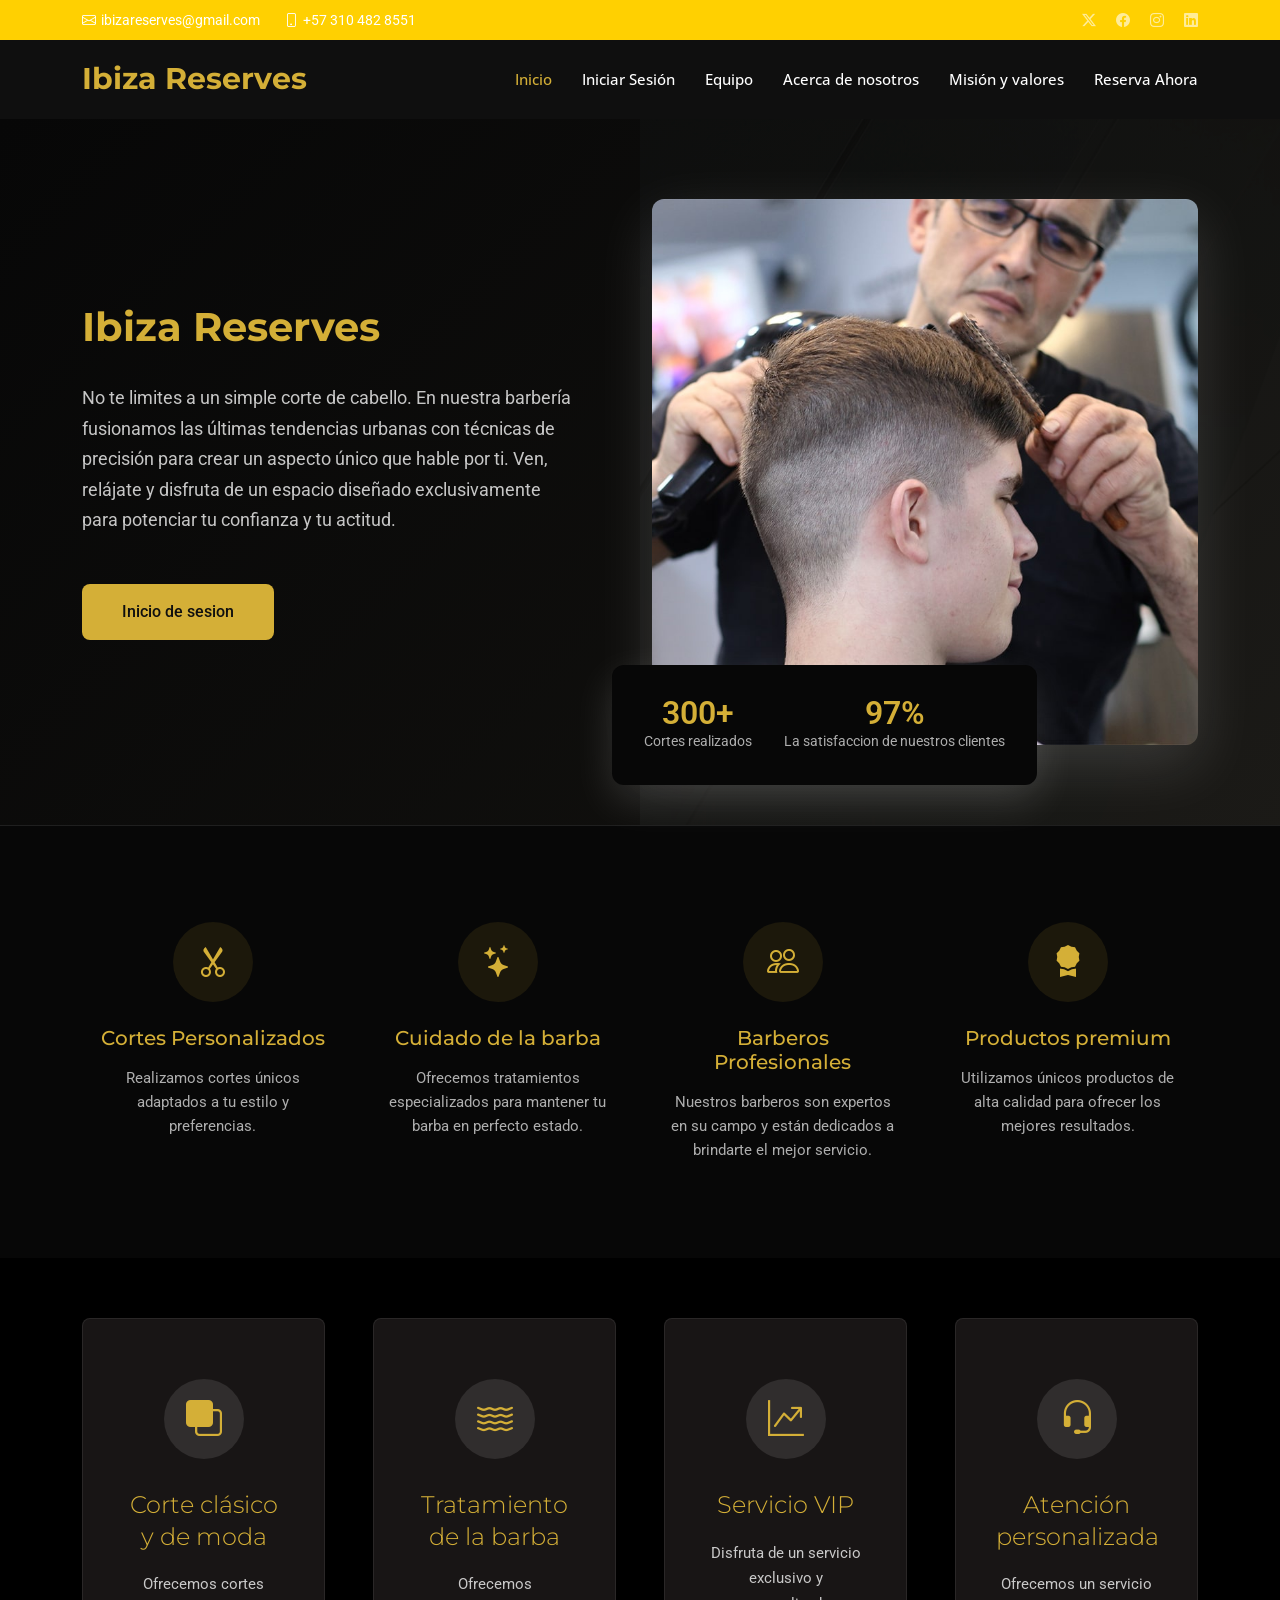
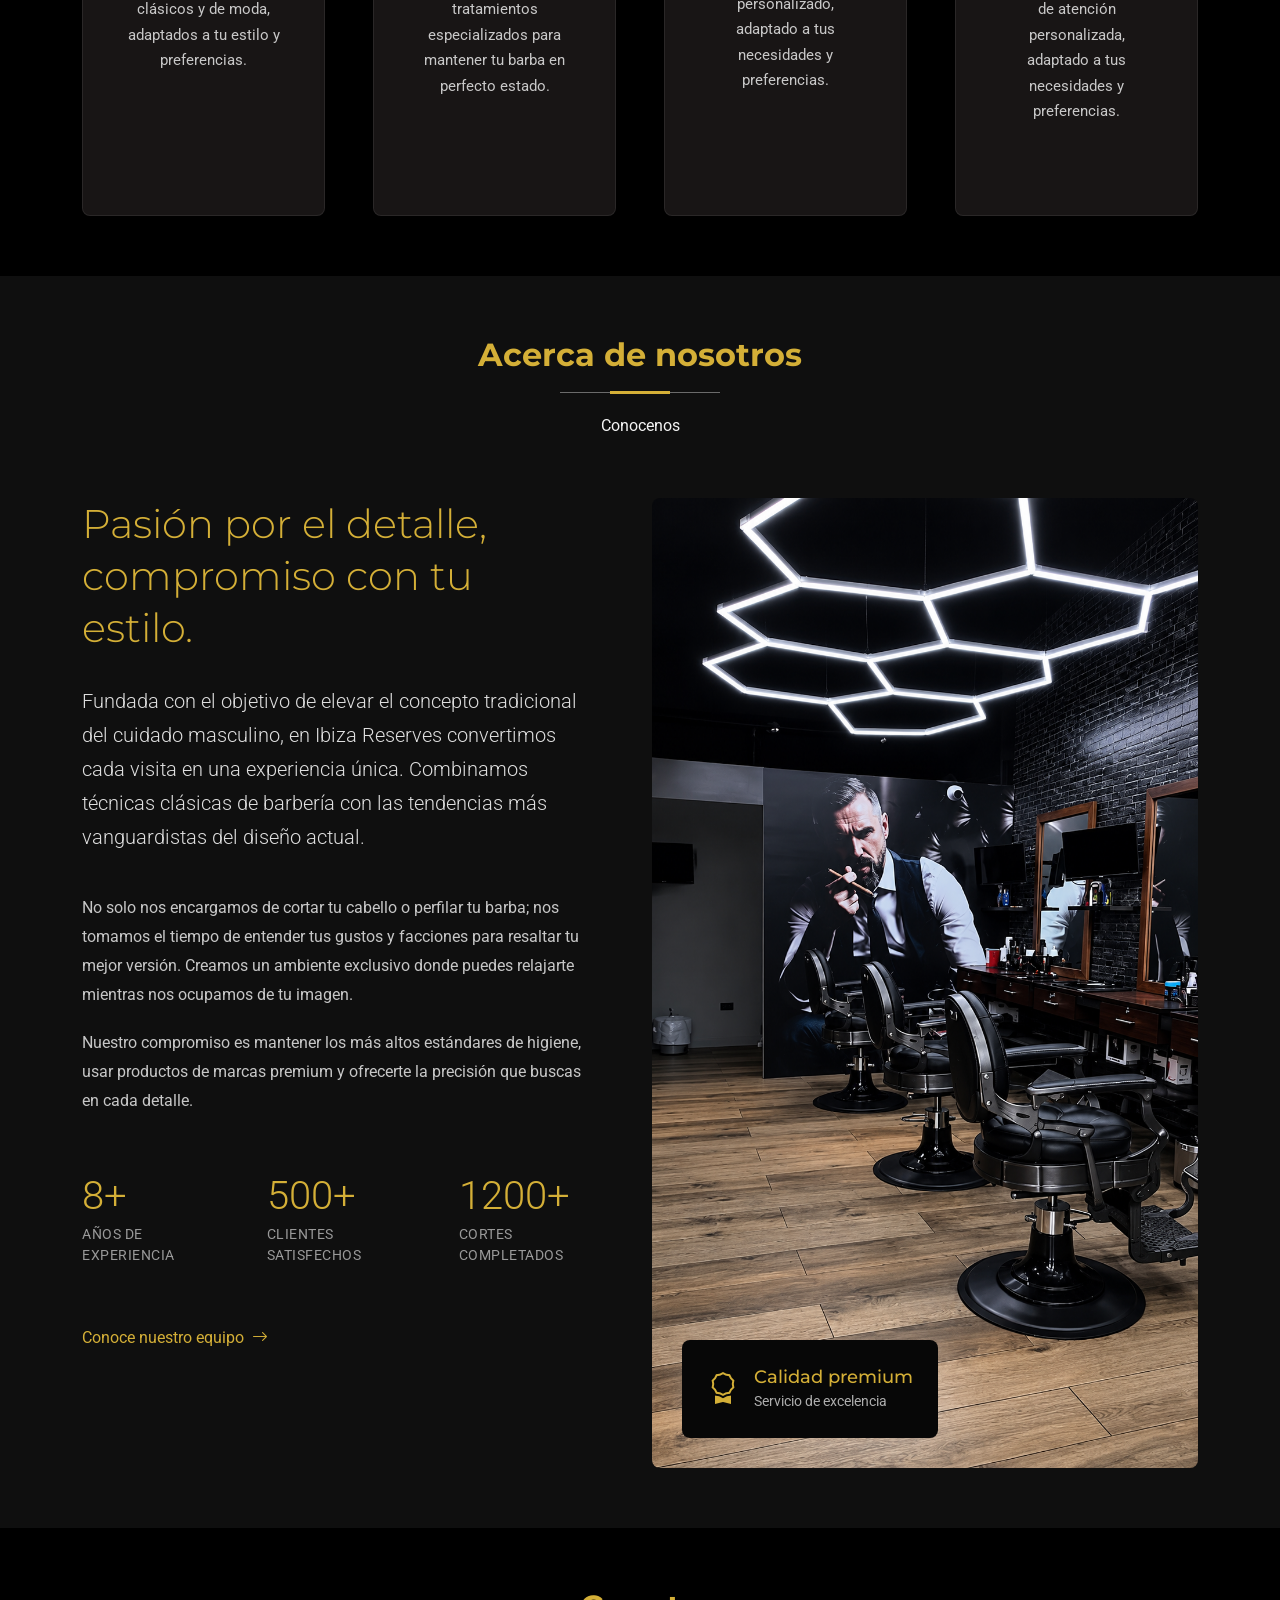
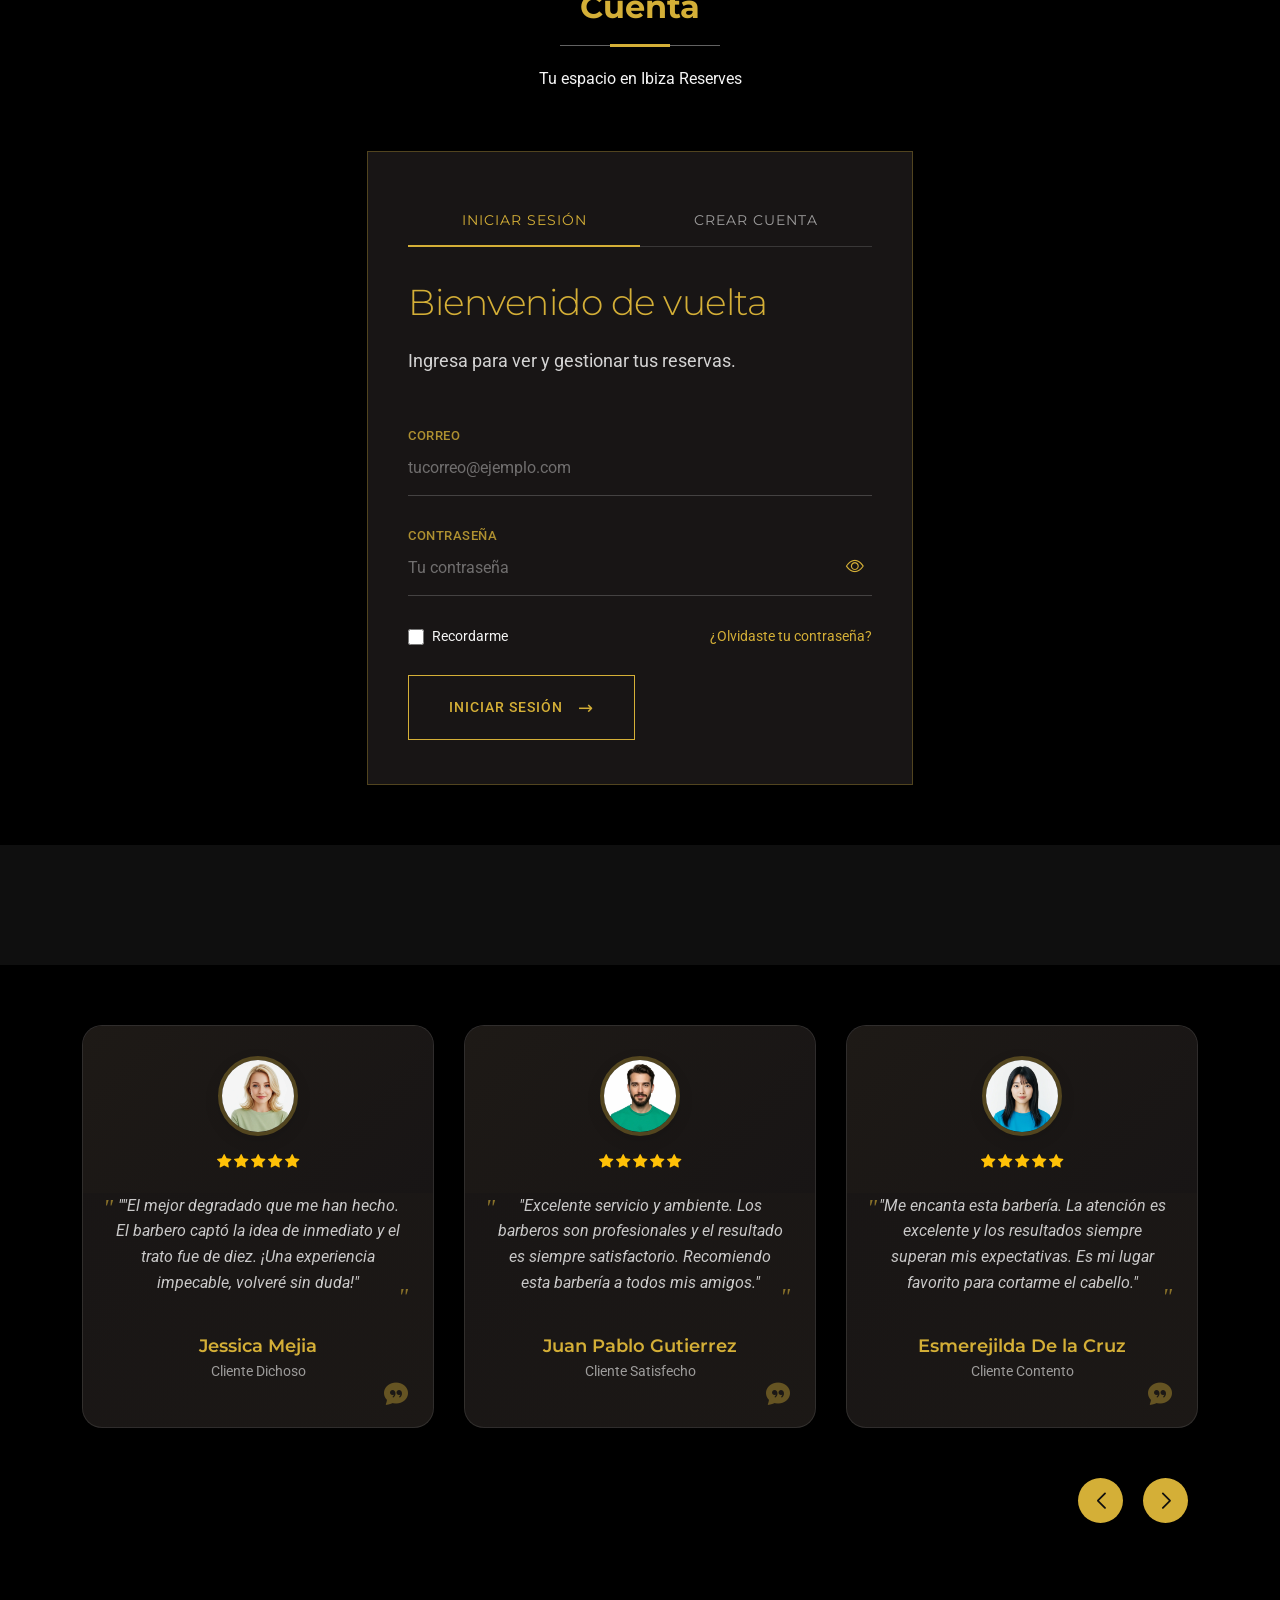
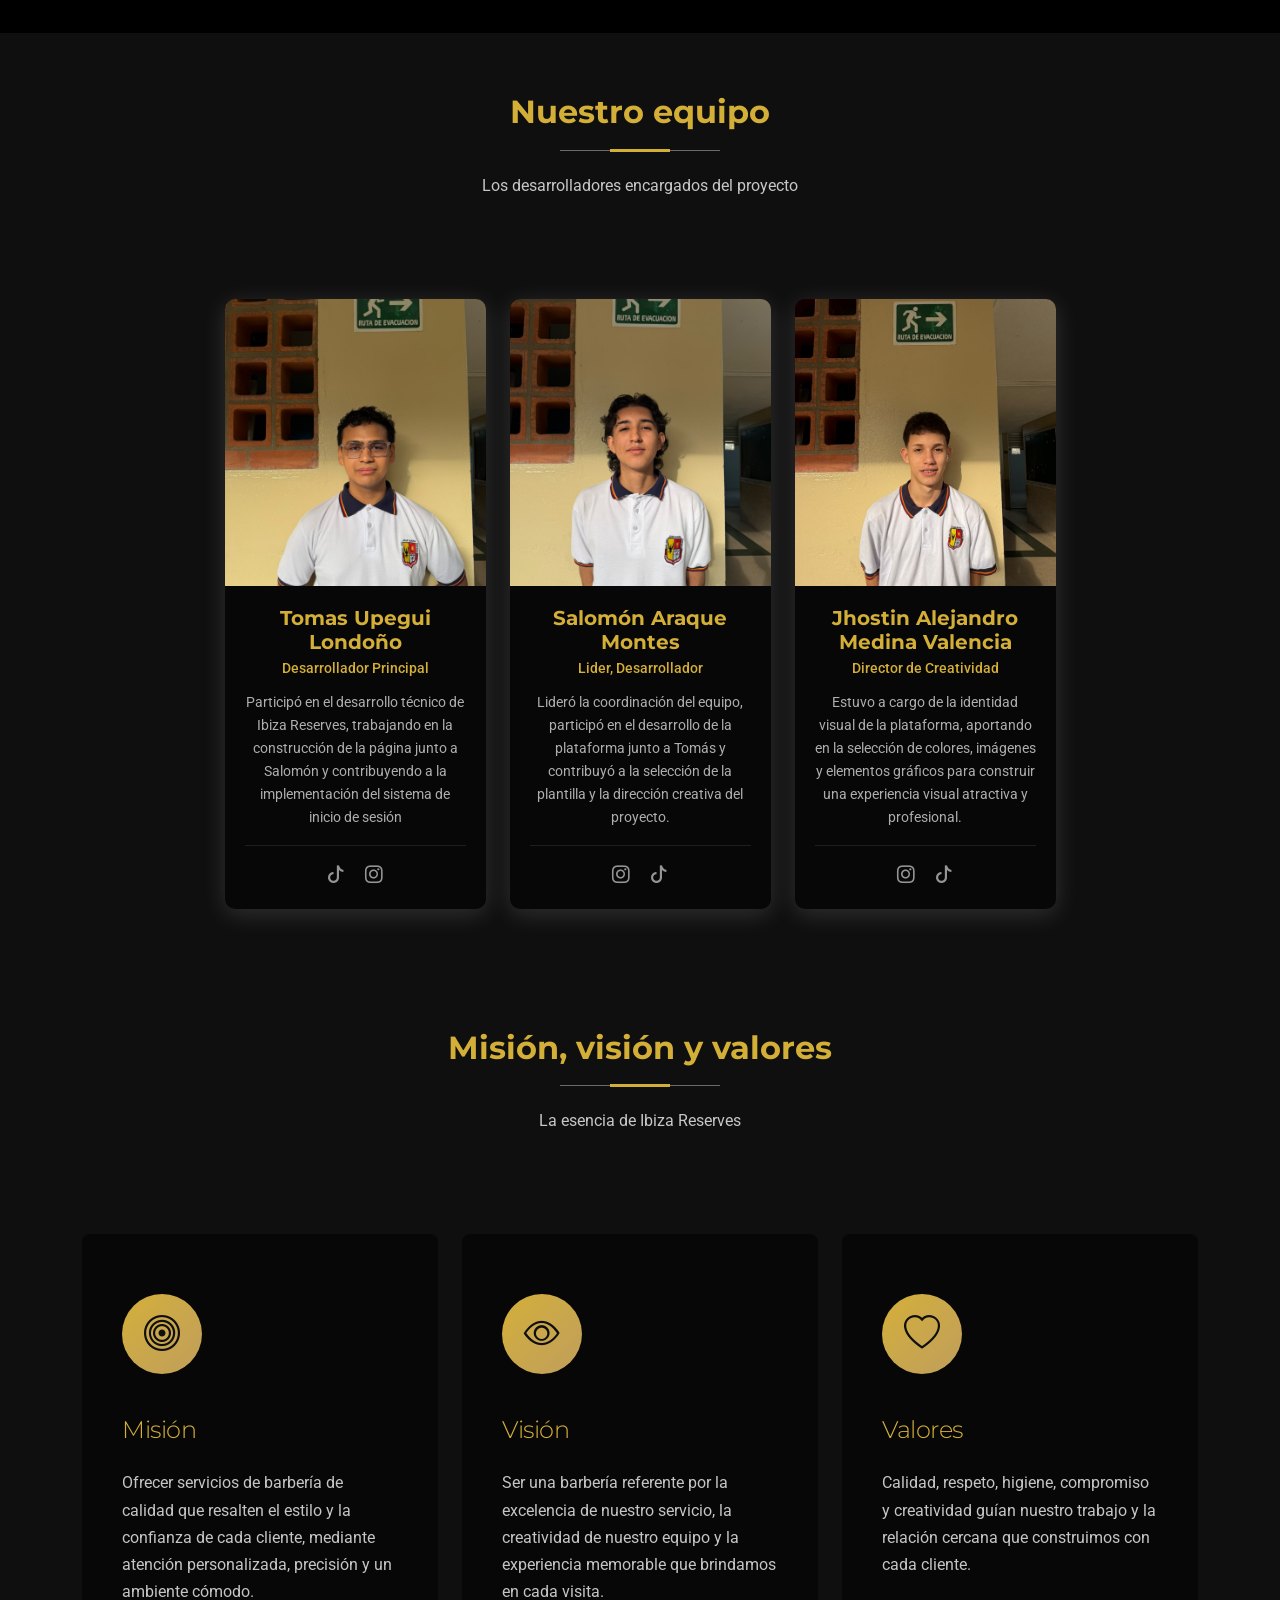
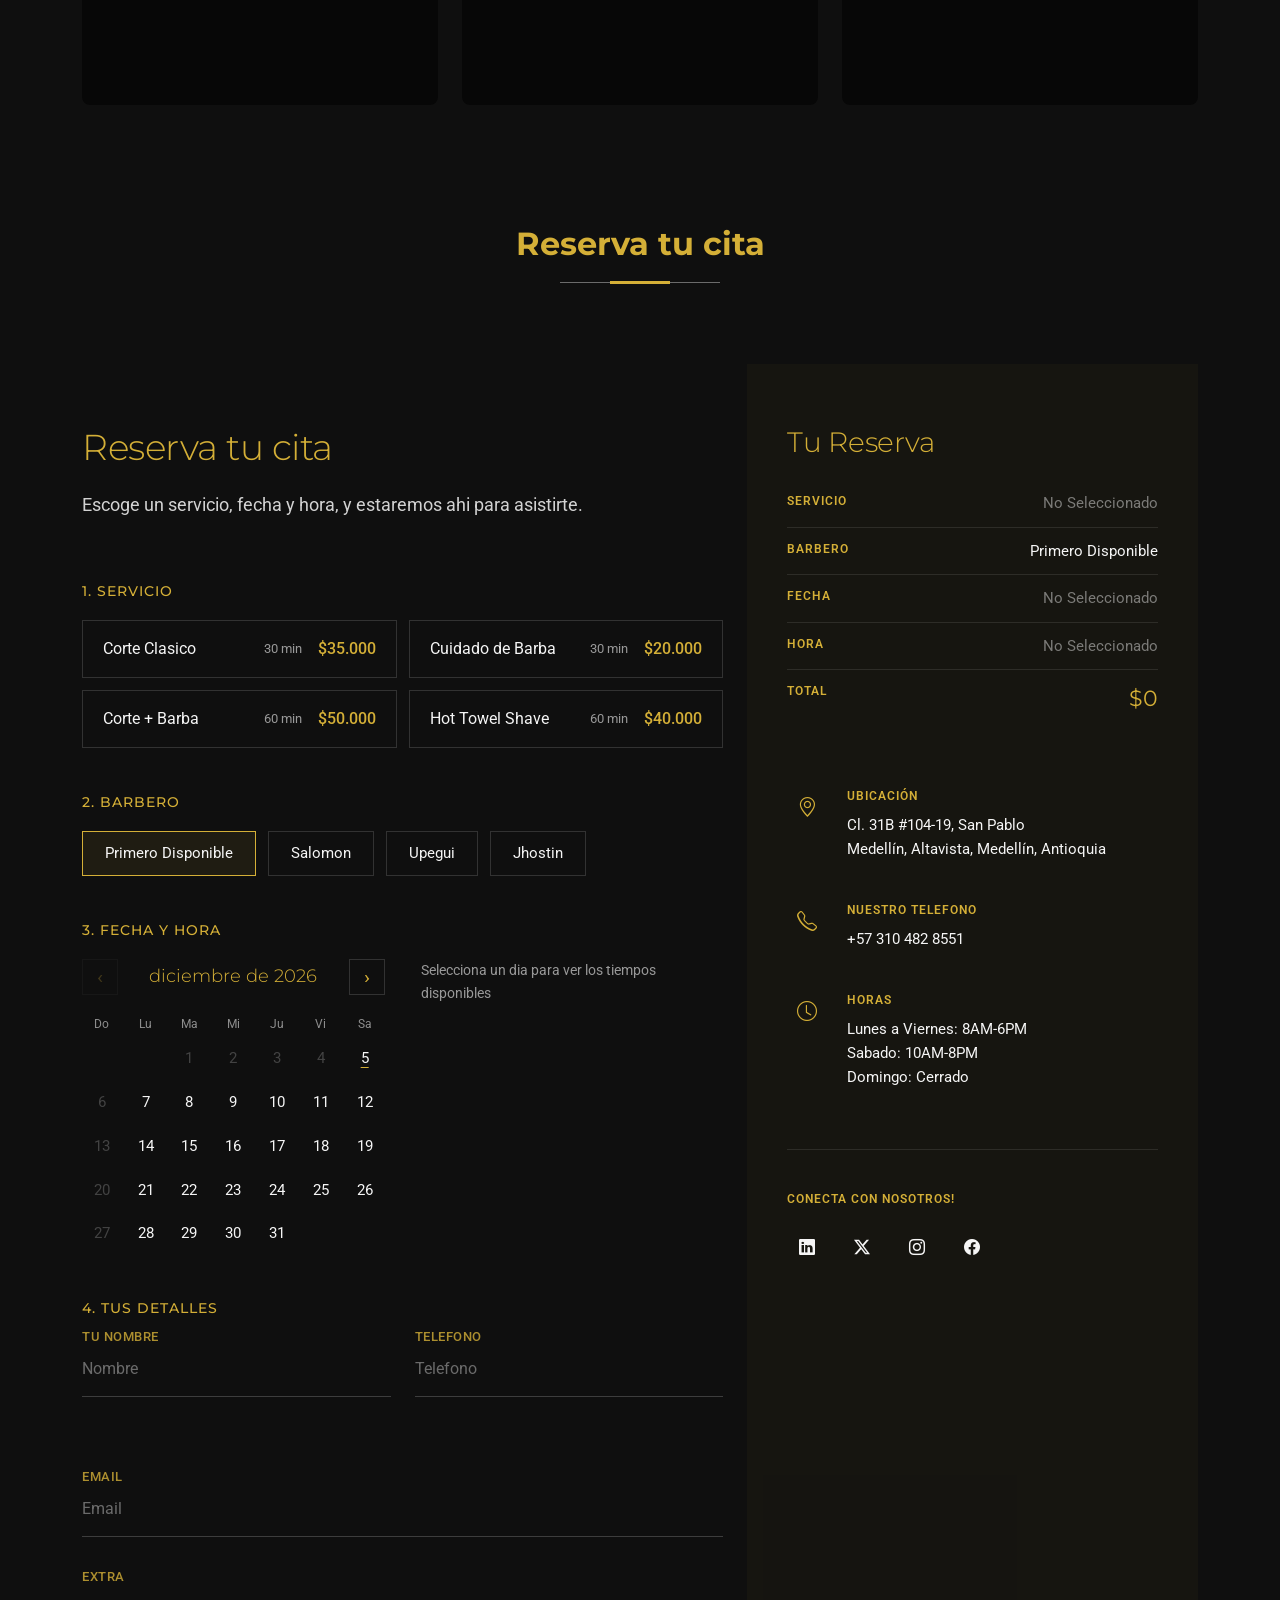
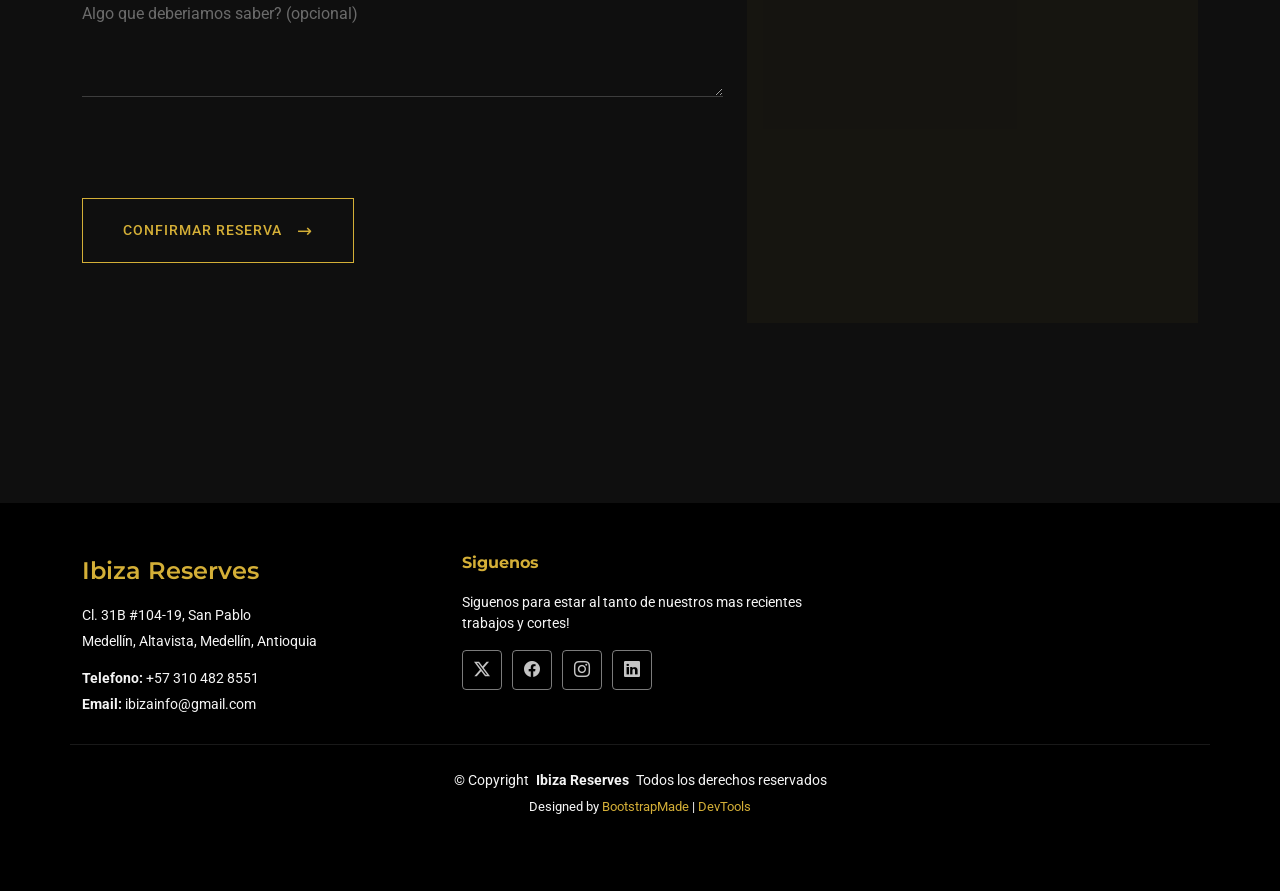
==== commit 8bce2678: "correcion de imagen" ====
--- a/index.html
+++ b/index.html
@@ -280,7 +280,7 @@
 
           <div class="col-lg-6" data-aos="fade-left" data-aos-delay="200">
             <div class="image-container">
-              <img src="assets/img/images.jpg" alt="About Us" class="img-fluid">
+              <img src="assets/img/images.png" alt="About Us" class="img-fluid">
               <div class="image-overlay">
                 <div class="overlay-content">
                   <i class="bi bi-award"></i>
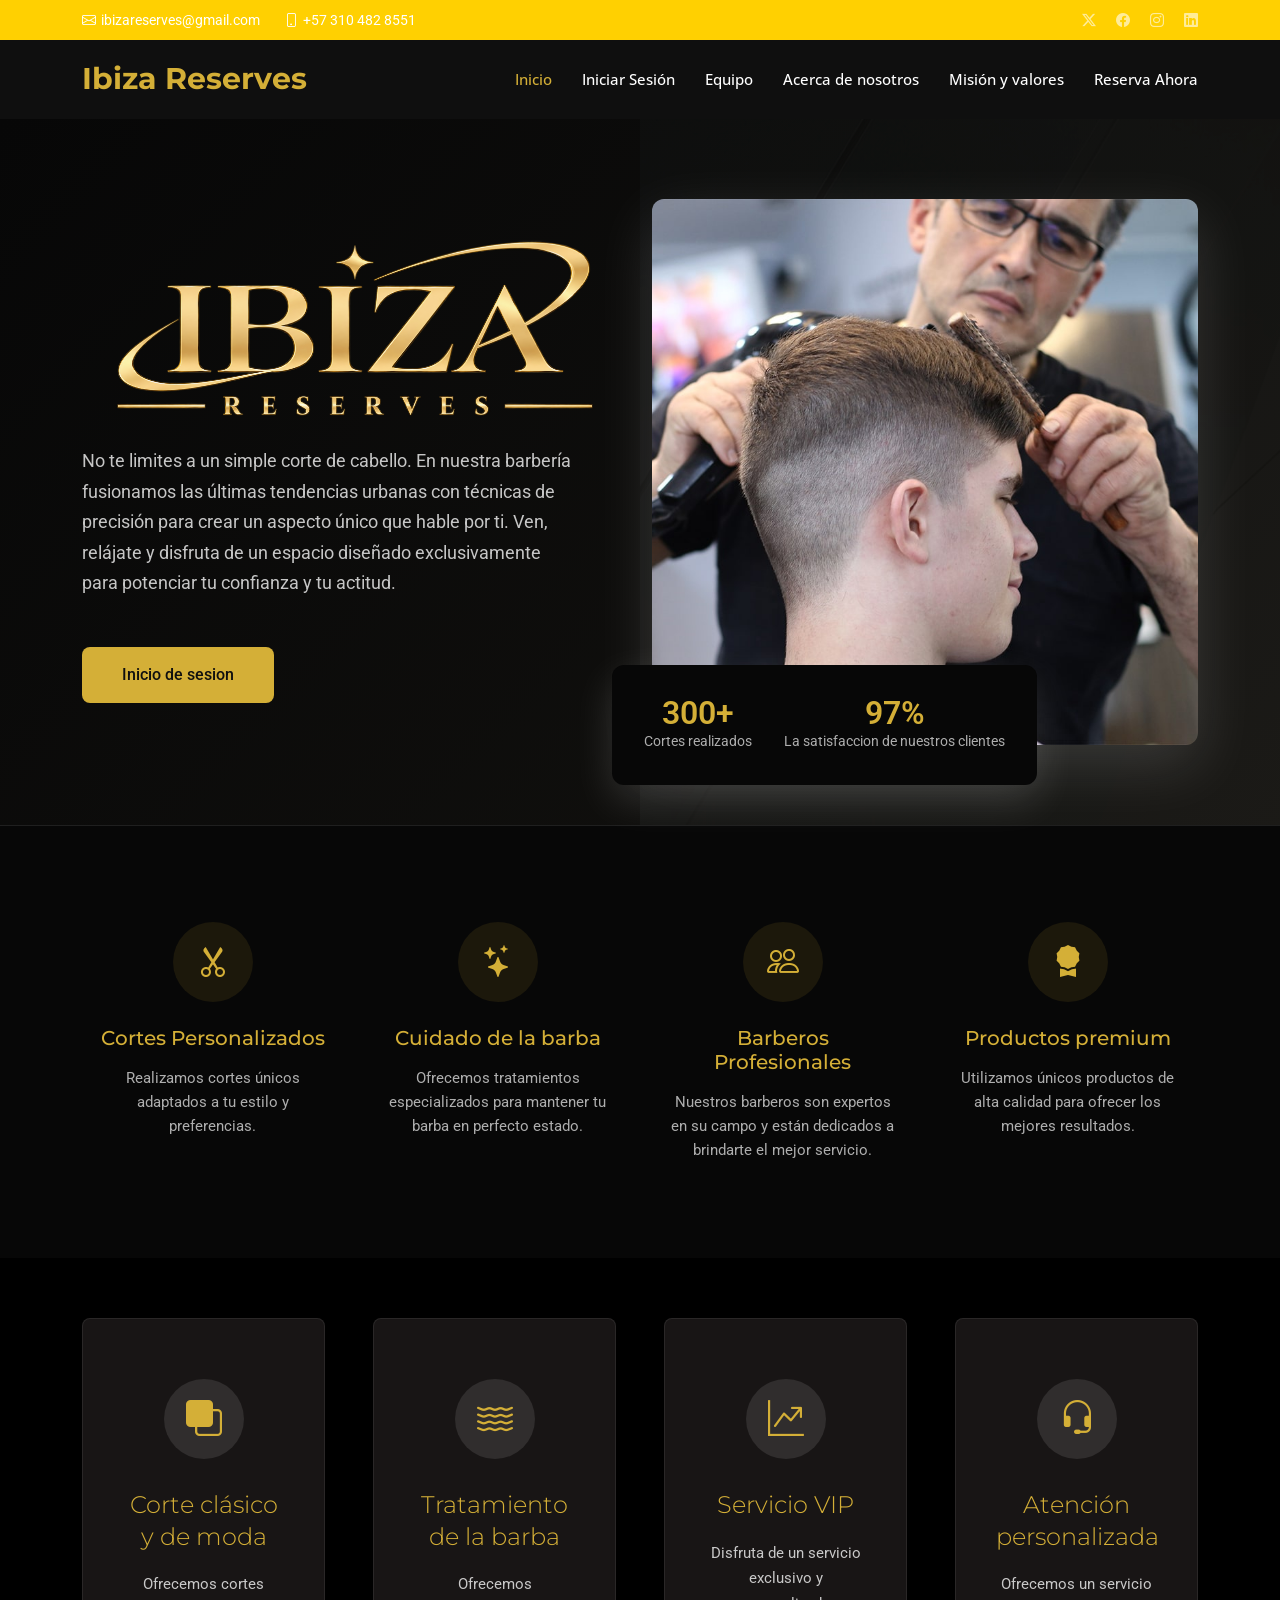
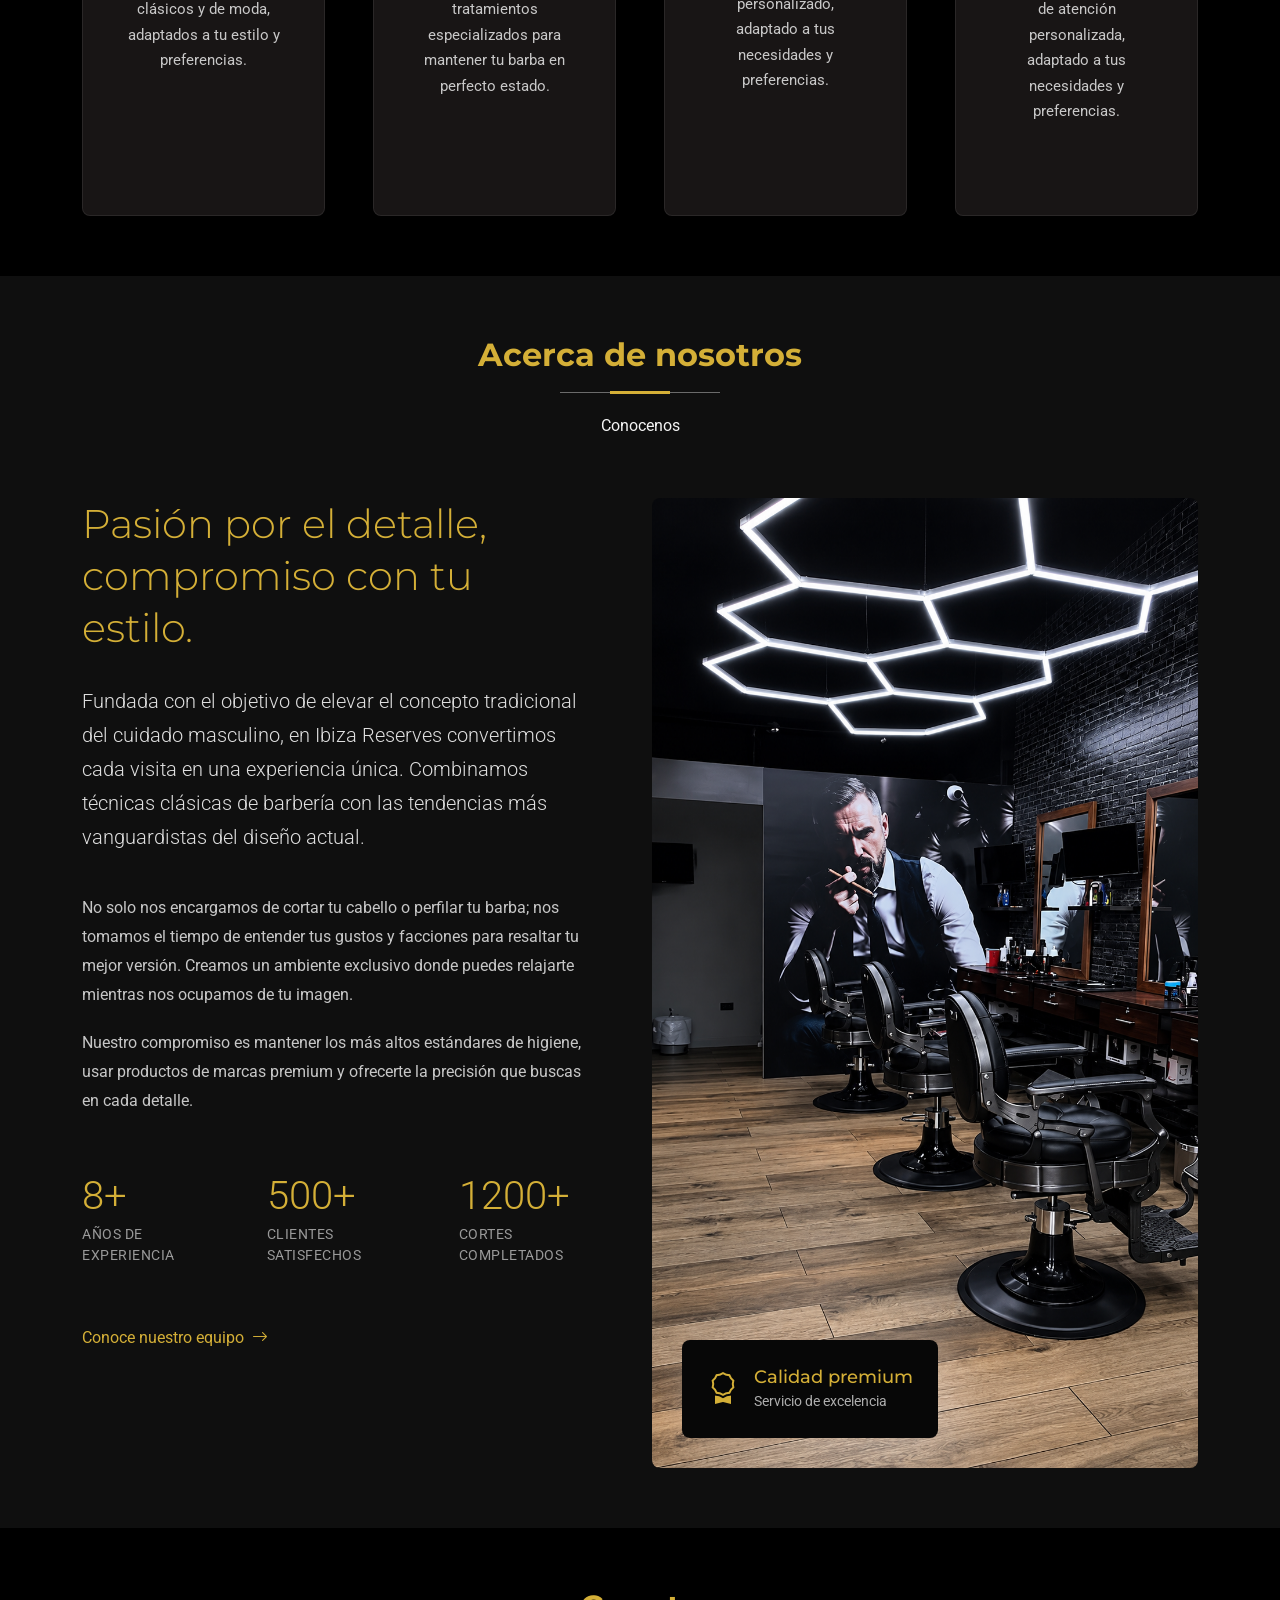
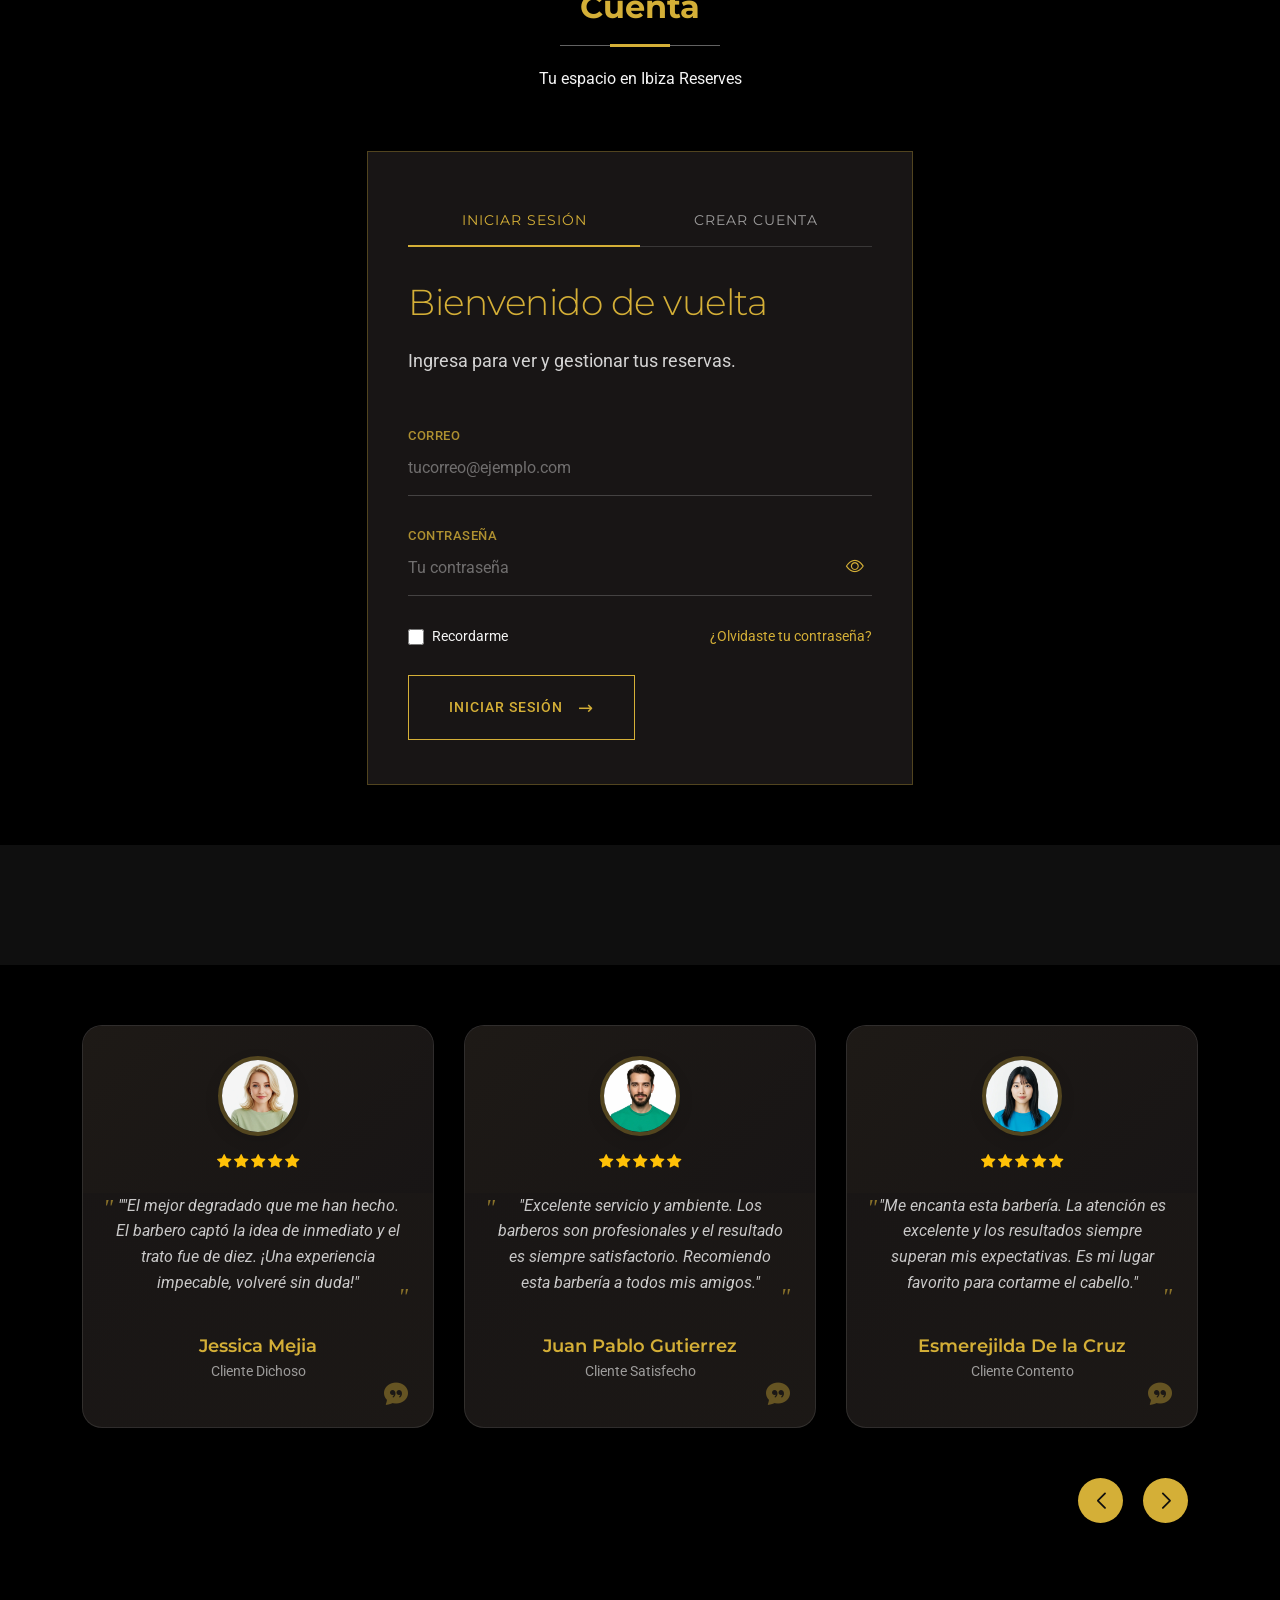
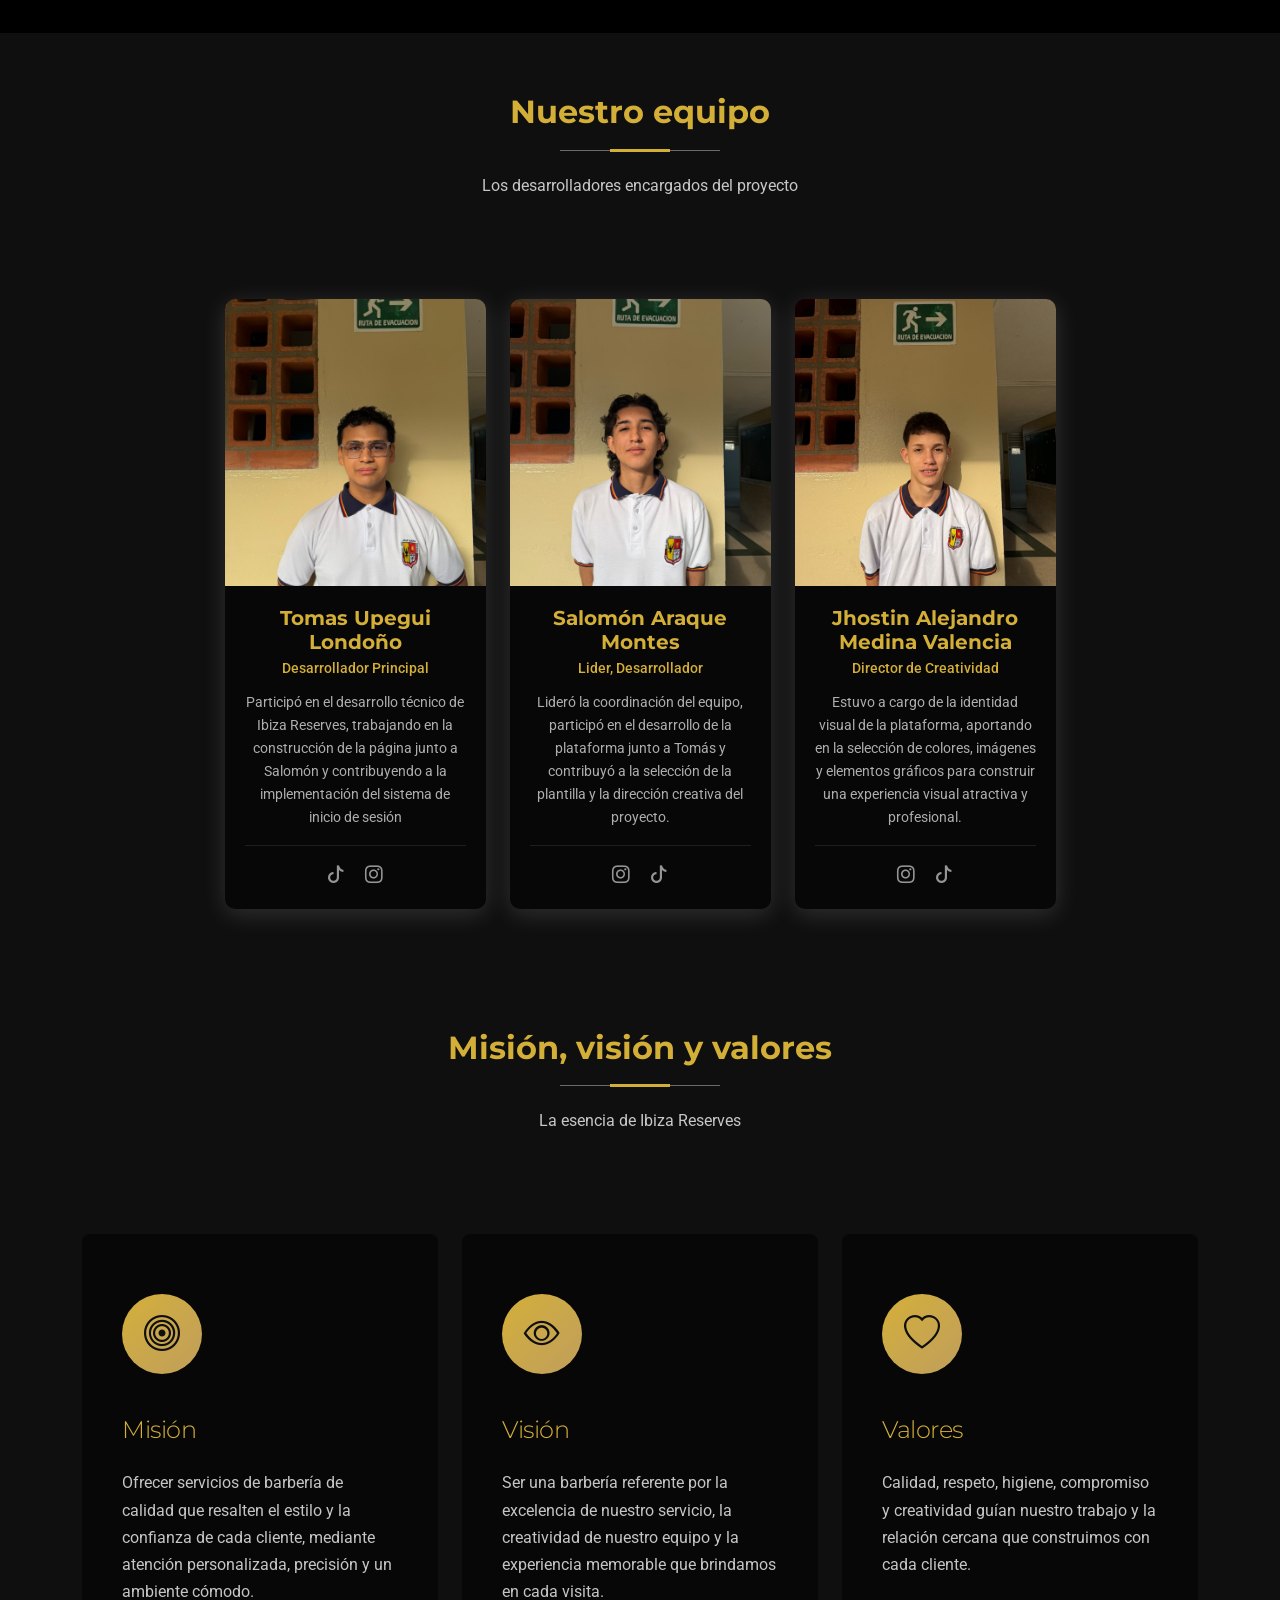
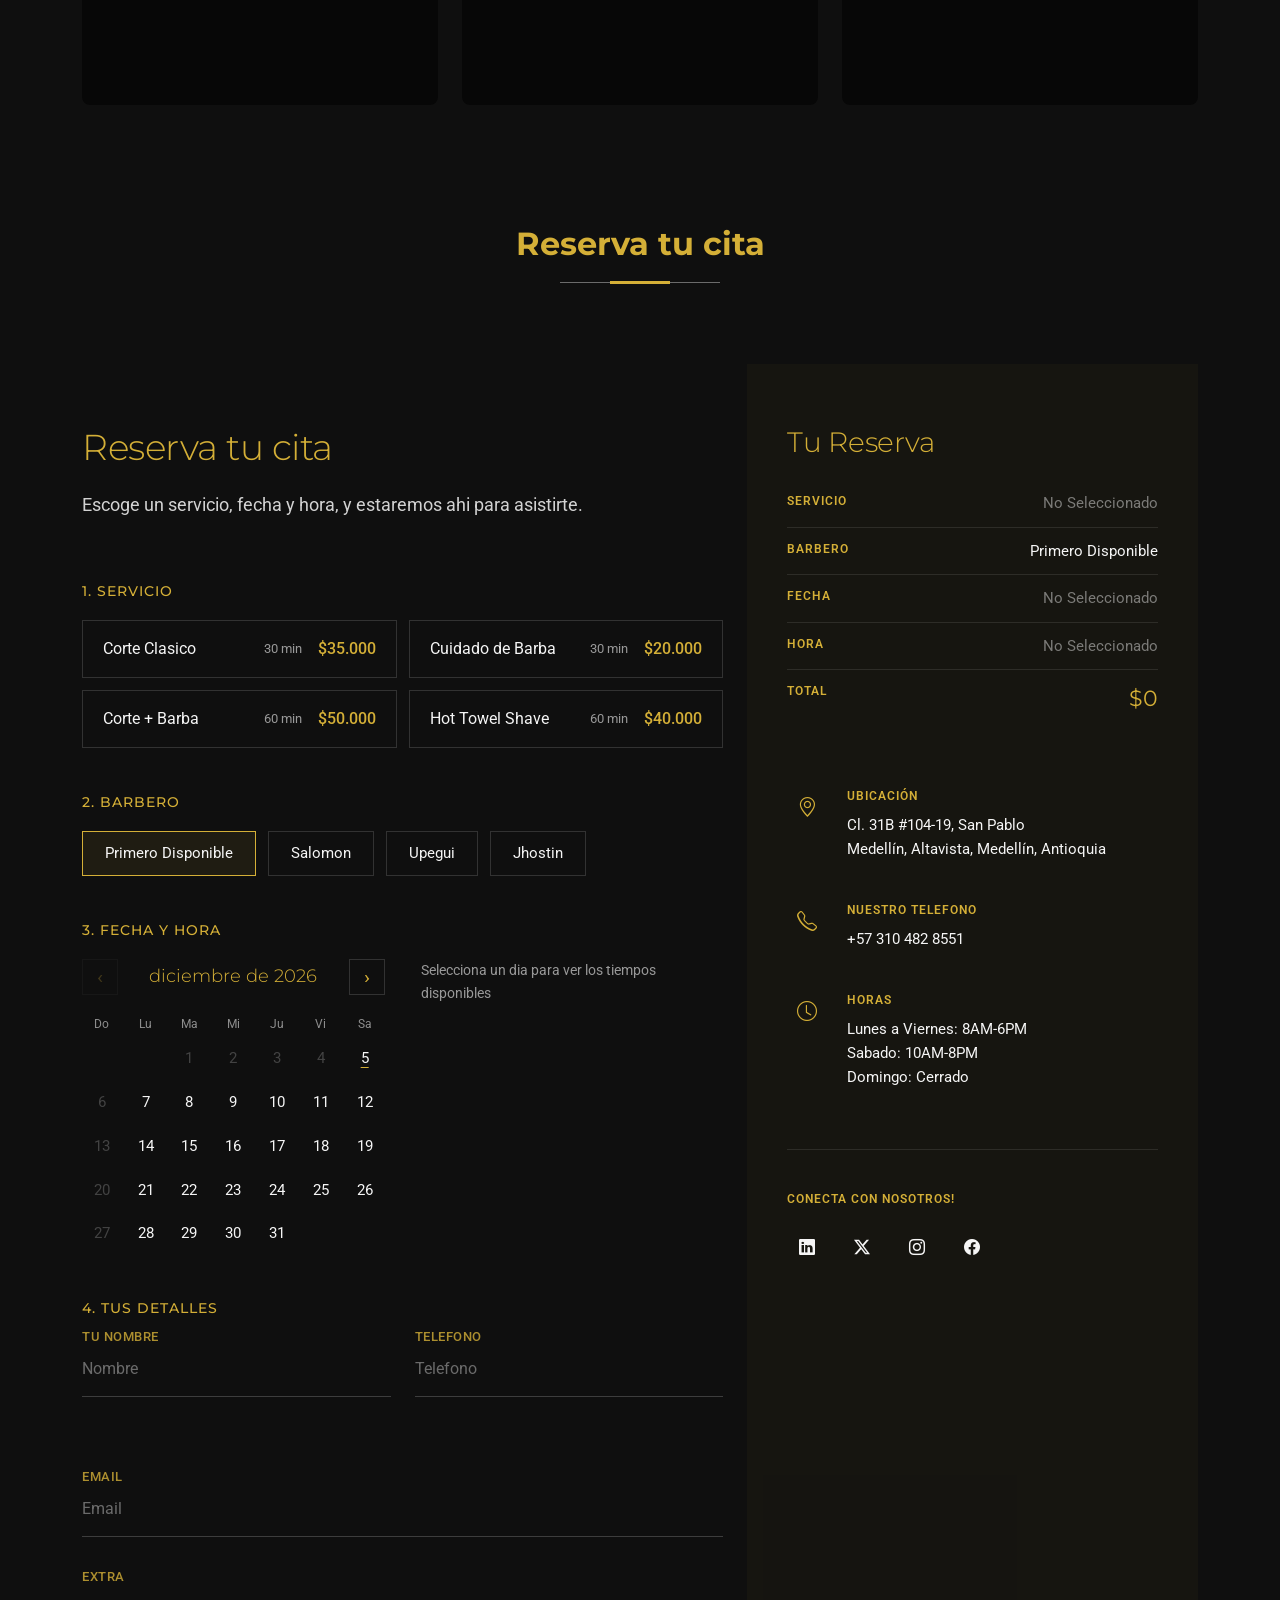
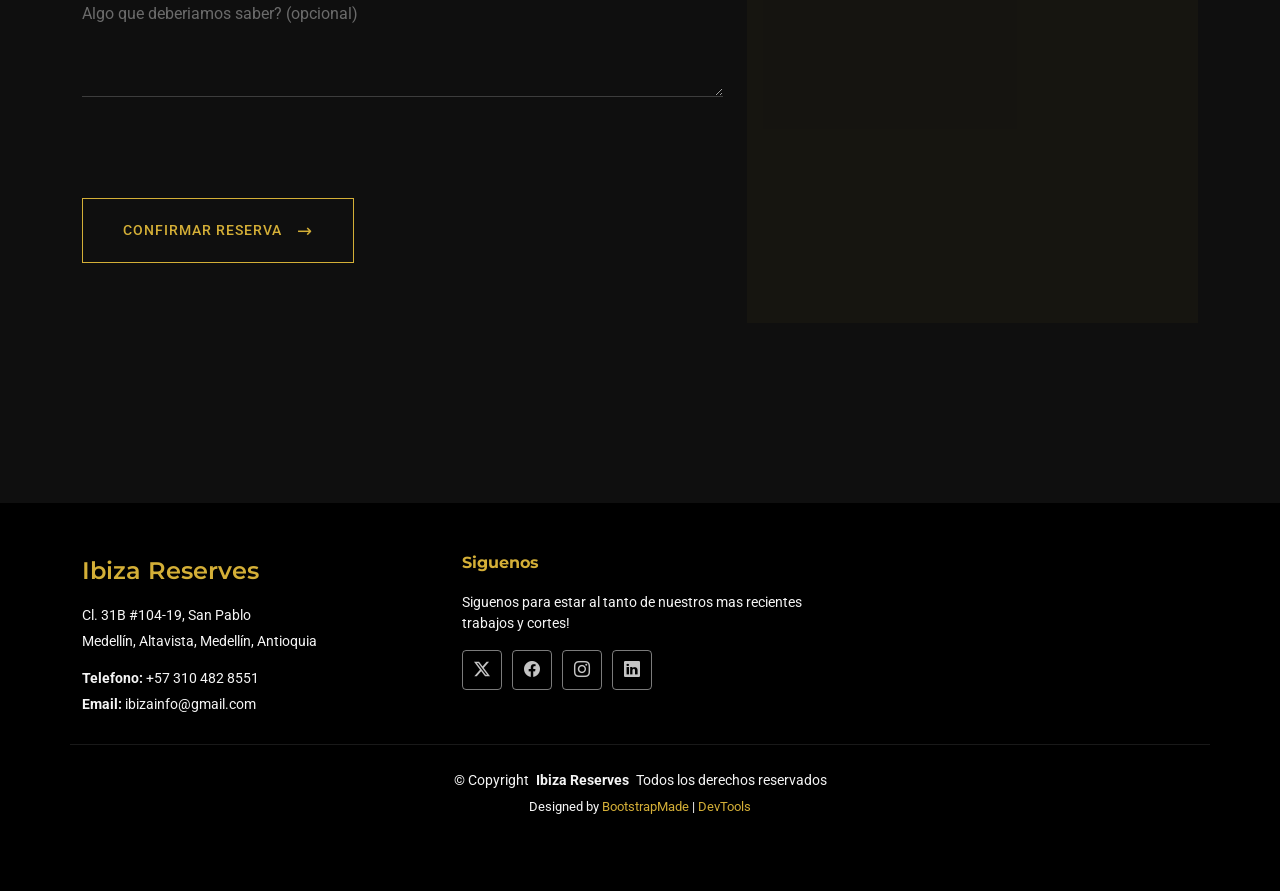
==== commit 31f34779: "correccion reserva y logo" ====
--- a/index.html
+++ b/index.html
@@ -93,7 +93,7 @@
           <div class="row align-items-center">
             <div class="col-lg-6" data-aos="fade-up" data-aos-delay="100">
               <div class="content">
-                <h1>Ibiza Reserves</h1>
+               <img src="img/megalogo.png" alt="Ibiza Reserves" class="img-fluid mb-4">  
                 <p>No te limites a un simple corte de cabello. En nuestra barbería fusionamos las últimas tendencias urbanas con técnicas de precisión para crear un aspecto único que hable por ti. Ven, relájate y disfruta de un espacio diseñado exclusivamente para potenciar tu confianza y tu actitud.</p>
                 <div class="cta-group">
                   <a href="#login" class="btn-primary">Inicio de sesion</a>
@@ -857,10 +857,7 @@
     <div class="container copyright text-center mt-4">
       <p>© <span>Copyright</span> <strong class="px-1 sitename">Ibiza Reserves</strong> <span>Todos los derechos reservados</span></p>
       <div class="credits">
-        <!-- All the links in the footer should remain intact. -->
-        <!-- You can delete the links only if you've purchased the pro version. -->
-        <!-- Licensing information: https://bootstrapmade.com/license/ -->
-        <!-- Purchase the pro version with working PHP/AJAX contact form: [buy-url] -->
+  
         Designed by <a href="https://bootstrapmade.com/">BootstrapMade</a> | <a href="https://bootstrapmade.com/tools/">DevTools</a>
       </div>
     </div>
